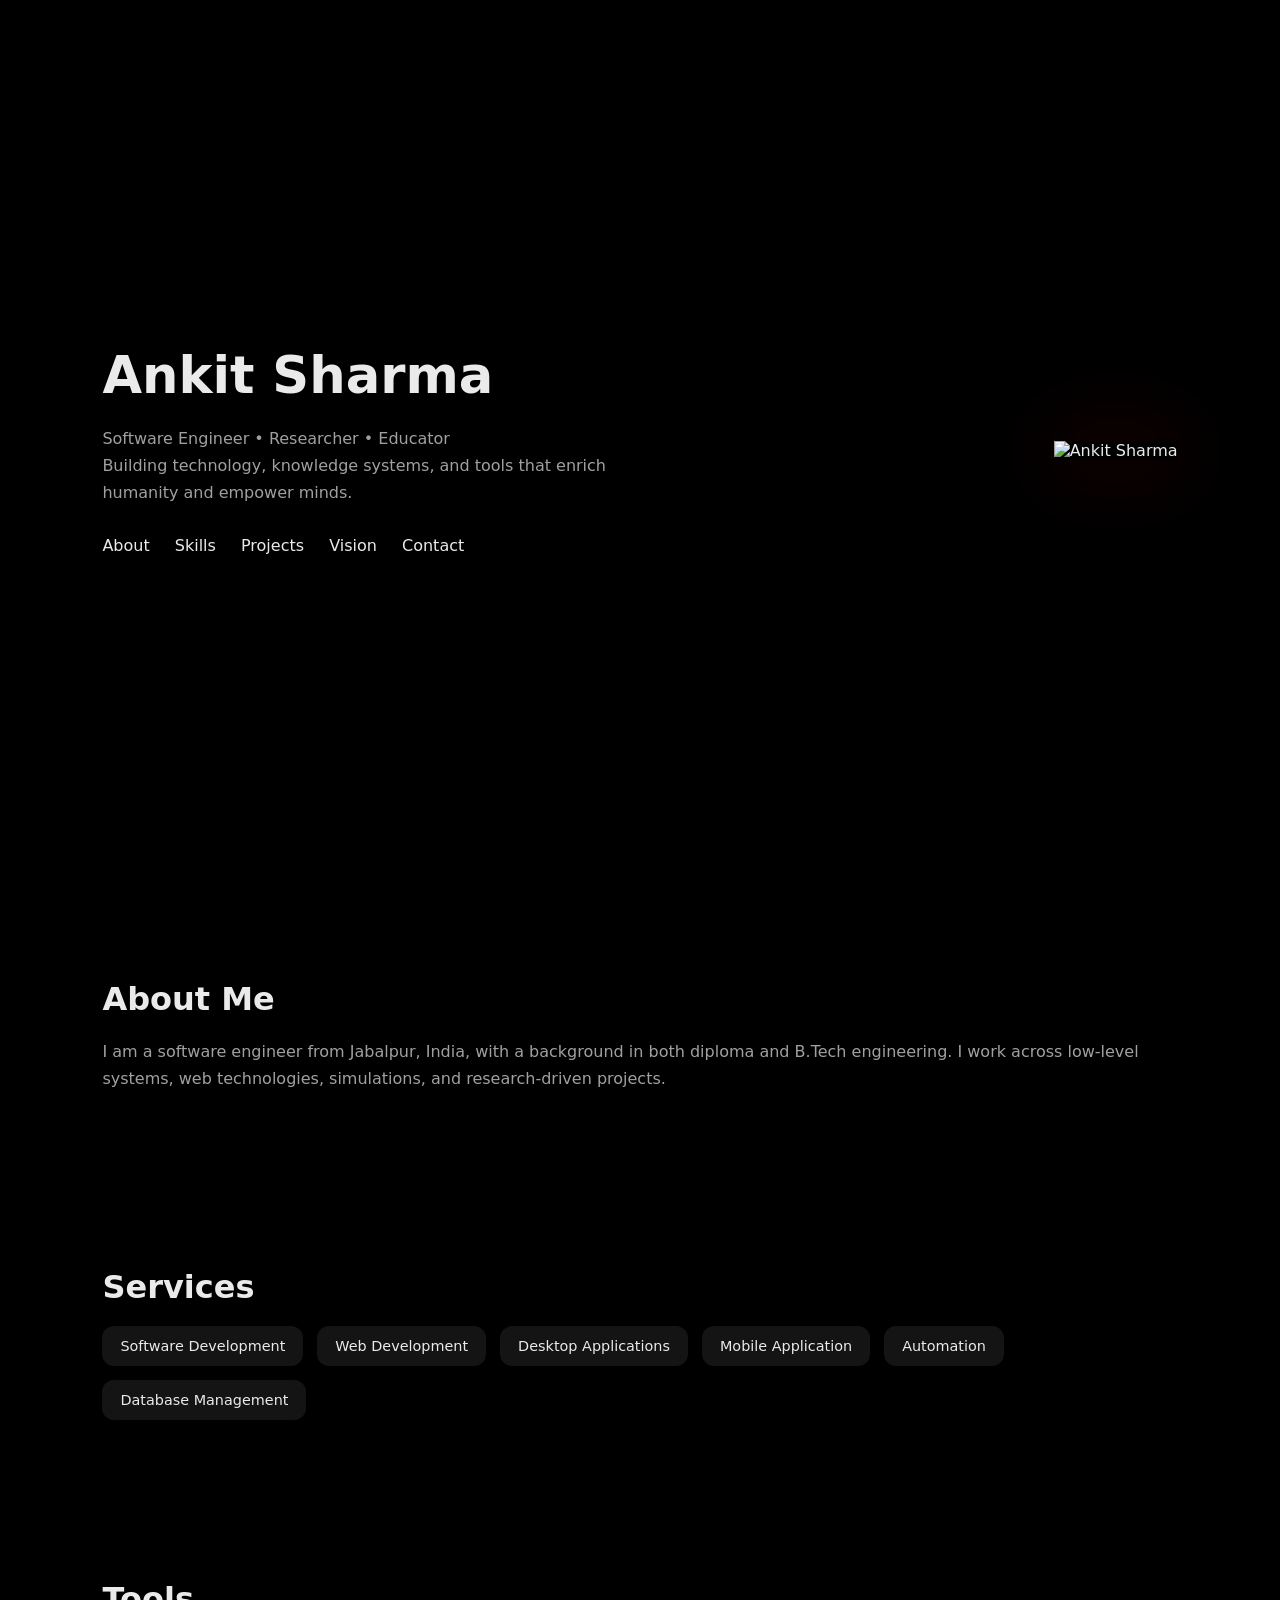
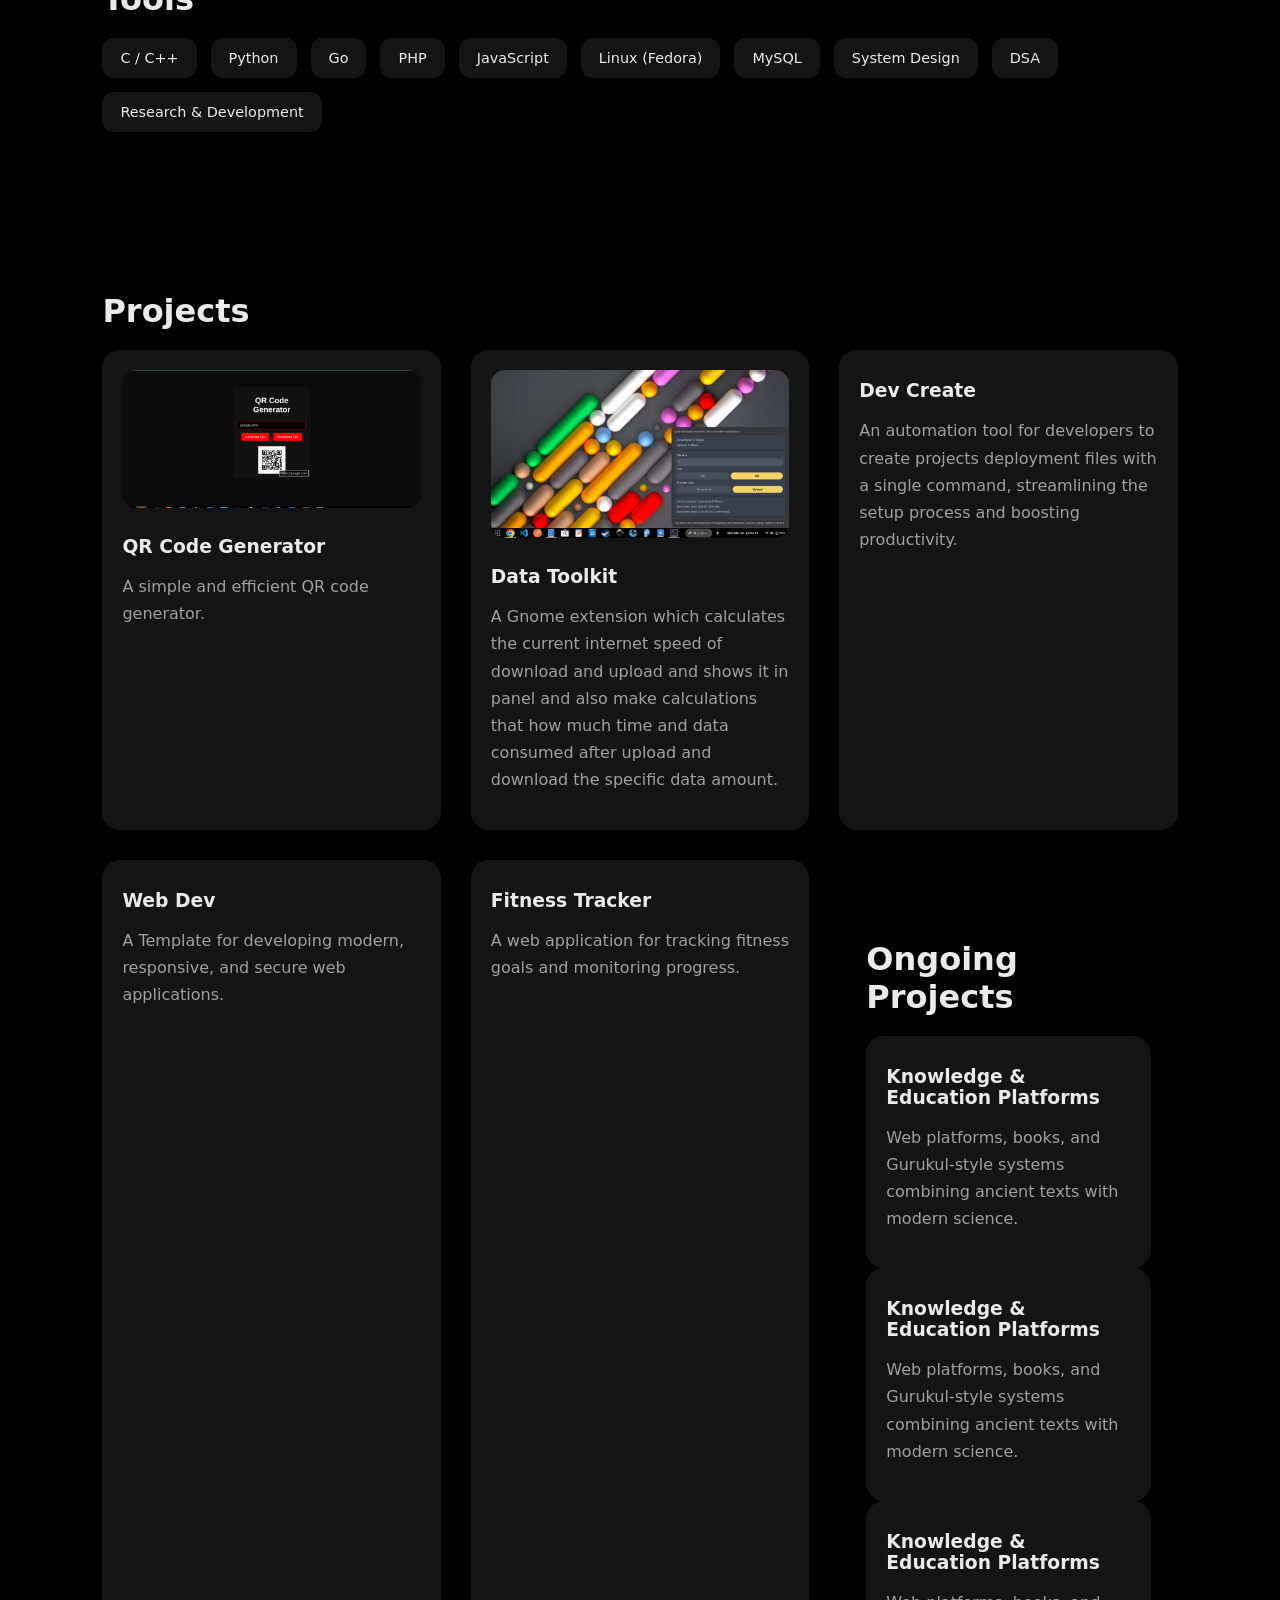
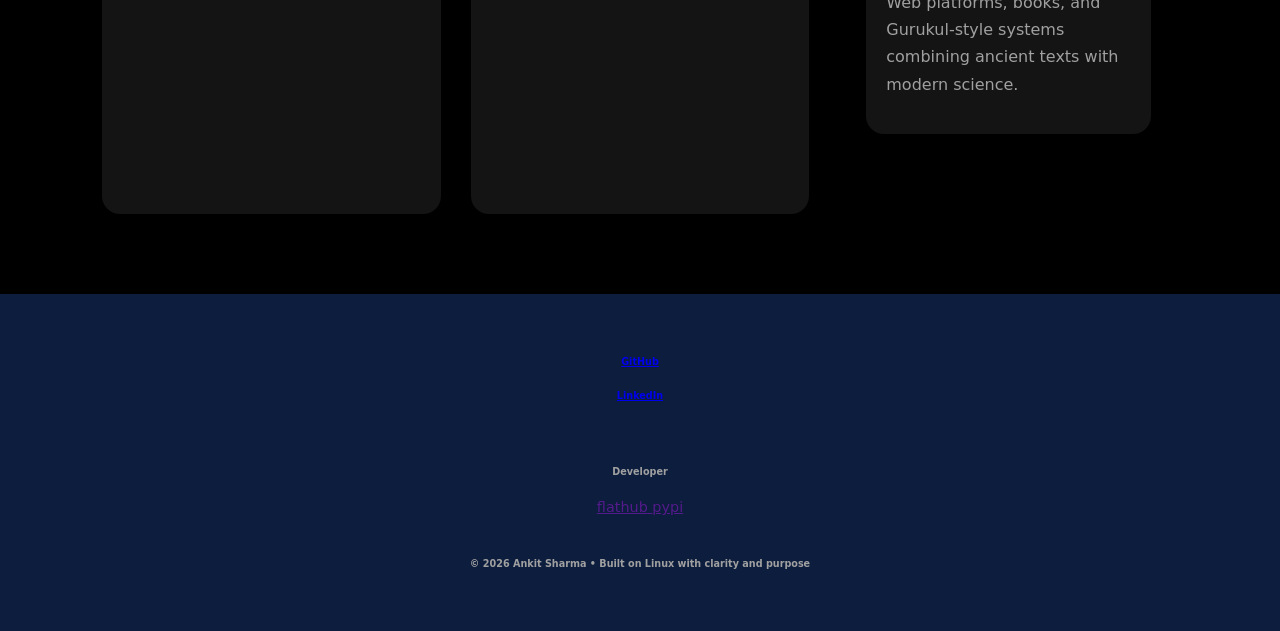
==== index.html @ 34b3d37c "finishing content" ====
<!DOCTYPE html>
<html lang="en">

<head>
  <meta charset="UTF-8">
  <meta name="viewport" content="width=device-width, initial-scale=1.0">
  <title>Ankit Sharma</title>
  <link rel="stylesheet" href="style.css">
  <link rel="shortcut icon" href="images/hero.jpg" type="image/x-icon">

</head>

<body>

  <!-- HERO -->
  <section class="hero">
    <div class="hero-text">
      <h1>Ankit Sharma</h1>
      <p>
        Software Engineer • Researcher • Educator<br>
        Building technology, knowledge systems, and tools that enrich humanity and empower minds.
      </p>

      <div class="nav">
        <a href="#about">About</a>
        <a href="#skills">Skills</a>
        <a href="#projects">Projects</a>
        <a href="#vision">Vision</a>
        <a href="#contact">Contact</a>
      </div>
    </div>

    <div class="hero-img">
      <img src="images/hero.jpg" alt="Ankit Sharma">
    </div>
  </section>

  <!-- ABOUT -->
  <section id="about">
    <h2>About Me</h2>
    <p>
      I am a software engineer from Jabalpur, India, with a background in both
      diploma and B.Tech engineering. I work across low-level systems,
      web technologies, simulations, and research-driven projects.
    </p>
  </section>

  <!-- SERVICES -->
  <section id="skills">
    <h2>Services</h2>
    <div class="skills">
      <div class="skill">Software Development</div>
      <div class="skill">Web Development</div>
      <div class="skill">Desktop Applications</div>
      <div class="skill">Mobile Application</div>
      <div class="skill">Automation</div>
      <div class="skill">Database Management</div>
    </div>
  </section>

  <!-- TOOLS -->
  <section id="skills">
    <h2>Tools</h2>
    <div class="skills">
      <div class="skill">C / C++</div>
      <div class="skill">Python</div>
      <div class="skill">Go</div>
      <div class="skill">PHP</div>
      <div class="skill">JavaScript</div>
      <div class="skill">Linux (Fedora)</div>
      <div class="skill">MySQL</div>
      <div class="skill">System Design</div>
      <div class="skill">DSA</div>
      <div class="skill">Research & Development</div>
    </div>
  </section>

  <!-- PROJECTS -->
  <section id="projects">
    <h2>Projects</h2>
    <div class="projects">

      <div class="card">
        <img src="images/qr-generator/Screenshot From 2026-03-28 21-28-20.png" alt="">
        <h3>QR Code Generator</h3>
        <p>
          A simple and efficient QR code generator.
        </p>
      </div>

      <div class="card">
        <img src="images/data_toolkit/Screenshot From 2026-03-30 14-53-03.png" alt="Data Toolkit">
        <h3>Data Toolkit</h3>
        <p>
          A Gnome extension which calculates the current internet speed of download and upload and shows it in panel and
          also make calculations that how much time and data consumed after upload and download the specific data
          amount.
        </p>
      </div>

      <div class="card">
        <!-- img -->
        <h3>Dev Create</h3>
        <p>
          An automation tool for developers to create projects deployment files with a single command, streamlining the
          setup process and boosting productivity.
        </p>
      </div>

      <div class="card">
        <!-- <img src="images/project3.jpg"> -->
        <h3>Web Dev</h3>
        <p>
          A Template for developing modern, responsive, and secure web applications.
        </p>
      </div>

      <div class="card">
        <!-- <img src="images/project3.jpg"> -->
        <h3>Fitness Tracker</h3>
        <p>
          A web application for tracking fitness goals and monitoring progress.
        </p>
      </div>

      <!-- ONGOING PROJECTS -->
      <section id="ongoing-projects">
        <h2>Ongoing Projects</h2>

        <div class="card">
          <!-- <img src="images/project3.jpg"> -->
          <h3>Knowledge & Education Platforms</h3>
          <p>
            Web platforms, books, and Gurukul-style systems combining ancient texts
            with modern science.
          </p>
        </div>

        <div class="card">
          <!-- <img src="images/project3.jpg"> -->
          <h3>Knowledge & Education Platforms</h3>
          <p>
            Web platforms, books, and Gurukul-style systems combining ancient texts
            with modern science.
          </p>
        </div>

        <div class="card">
          <!-- <img src="images/project3.jpg"> -->
          <h3>Knowledge & Education Platforms</h3>
          <p>
            Web platforms, books, and Gurukul-style systems combining ancient texts
            with modern science.
          </p>
        </div>
      </section>

    </div>
  </section>

  <!-- FOOTER -->

  <footer>
    <div id="social">
      <a href="https://github.com/ankit123618" target="_blank">
        <h6>GitHub</h6>
      </a>
      <a href="https://www.linkedin.com/in/ankitbhai158" target="_blank">
        <h6>LinkedIn</h6>
      </a>
    </div>
    <div id="developer">
      <h6>Developer</h6>
      <a href="">
        <h>flathub</h>
      </a><a href="">
        <h>pypi</h>
      </a>

    </div>

    <h6 id="copyright">
      © 2026 Ankit Sharma • Built on Linux with clarity and purpose
    </h6>
  </footer>

</body>

</html>
---- style.css ----
:root {
  --bg: #0b0b0b;
  --card: #141414;
  --text: #eaeaea;
  --muted: #a0a0a0;
  --accent: #292424;
  --footer: #0c1d3e;
}

* { box-sizing: border-box; }

body {
  margin: 0;
  font-family: system-ui, -apple-system, Segoe UI, sans-serif;
  background: black;
  color: var(--text);
}

/* ---------- Layout ---------- */
section {
  padding: 80px 8%;
}

h1, h2 {
  margin: 0 0 20px;
}

h2 {
  font-size: 2rem;
}

p {
  color: var(--muted);
  line-height: 1.7;
}

/* ---------- Hero ---------- */
.hero {
  display: flex;
  align-items: center;
  justify-content: space-between;
  gap: 60px;
  min-height: 100vh;
}

.hero-text h1 {
  font-size: 3.2rem;
  color: var(--text);
}

.hero-text p {
  max-width: 520px;
  margin-top: 20px;
}

.nav {
  margin-top: 30px;
}

.nav a {
  margin-right: 20px;
  color: var(--text);
  text-decoration: none;
  font-weight: 500;
}

.hero-img img {
  width: 320px;
  height: 420px;
  object-fit: cover;
  border-radius: none;
  box-shadow: 0 0 80px rgba(225,6,0,0.3);
}

/* ---------- Skills ---------- */
.skills {
  display: flex;
  flex-wrap: wrap;
  gap: 14px;
}

.skill {
  background: var(--card);
  padding: 12px 18px;
  border-radius: 12px;
  font-size: 0.9rem;
}

/* ---------- Projects ---------- */
.projects {
  display: grid;
  grid-template-columns: repeat(auto-fit, minmax(260px, 1fr));
  gap: 30px;
}

.card {
  background: var(--card);
  border-radius: 18px;
  padding: 20px;
}

.card img {
  width: 100%;
  border-radius: 14px;
  margin-bottom: 14px;
}

.card h3 {
  margin: 10px 0;
}

/* ---------- Footer ---------- */
footer {
  text-align: center;
  padding: 40px;
  color: var(--muted);
  background-color: var(--footer);
  font-size: 0.9rem;
  display: flex;
  flex-direction: column;
  gap: 20px;
}

/* ---------- Responsive ---------- */
@media (max-width: 900px) {
  .hero {
    flex-direction: column;
    text-align: center;
  }

  .hero-img img {
    width: 260px;
    height: 340px;
  }
}
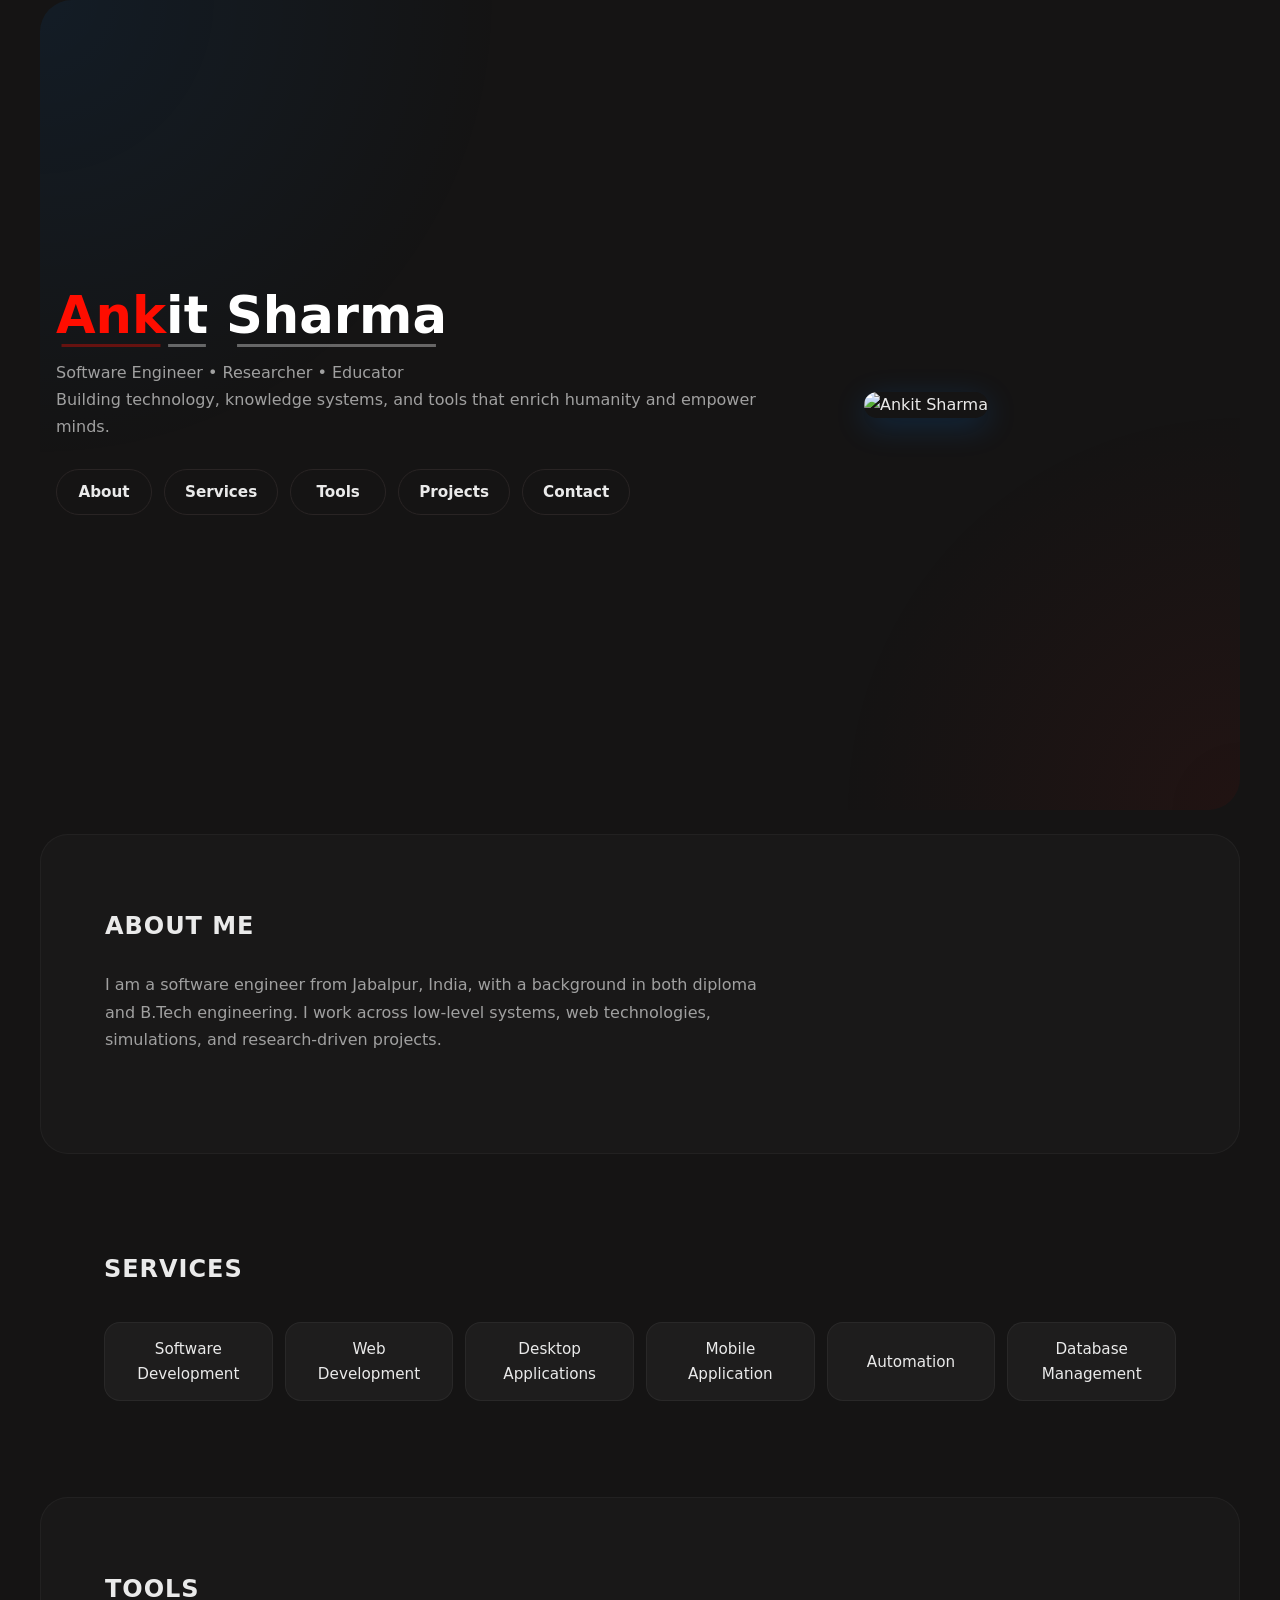
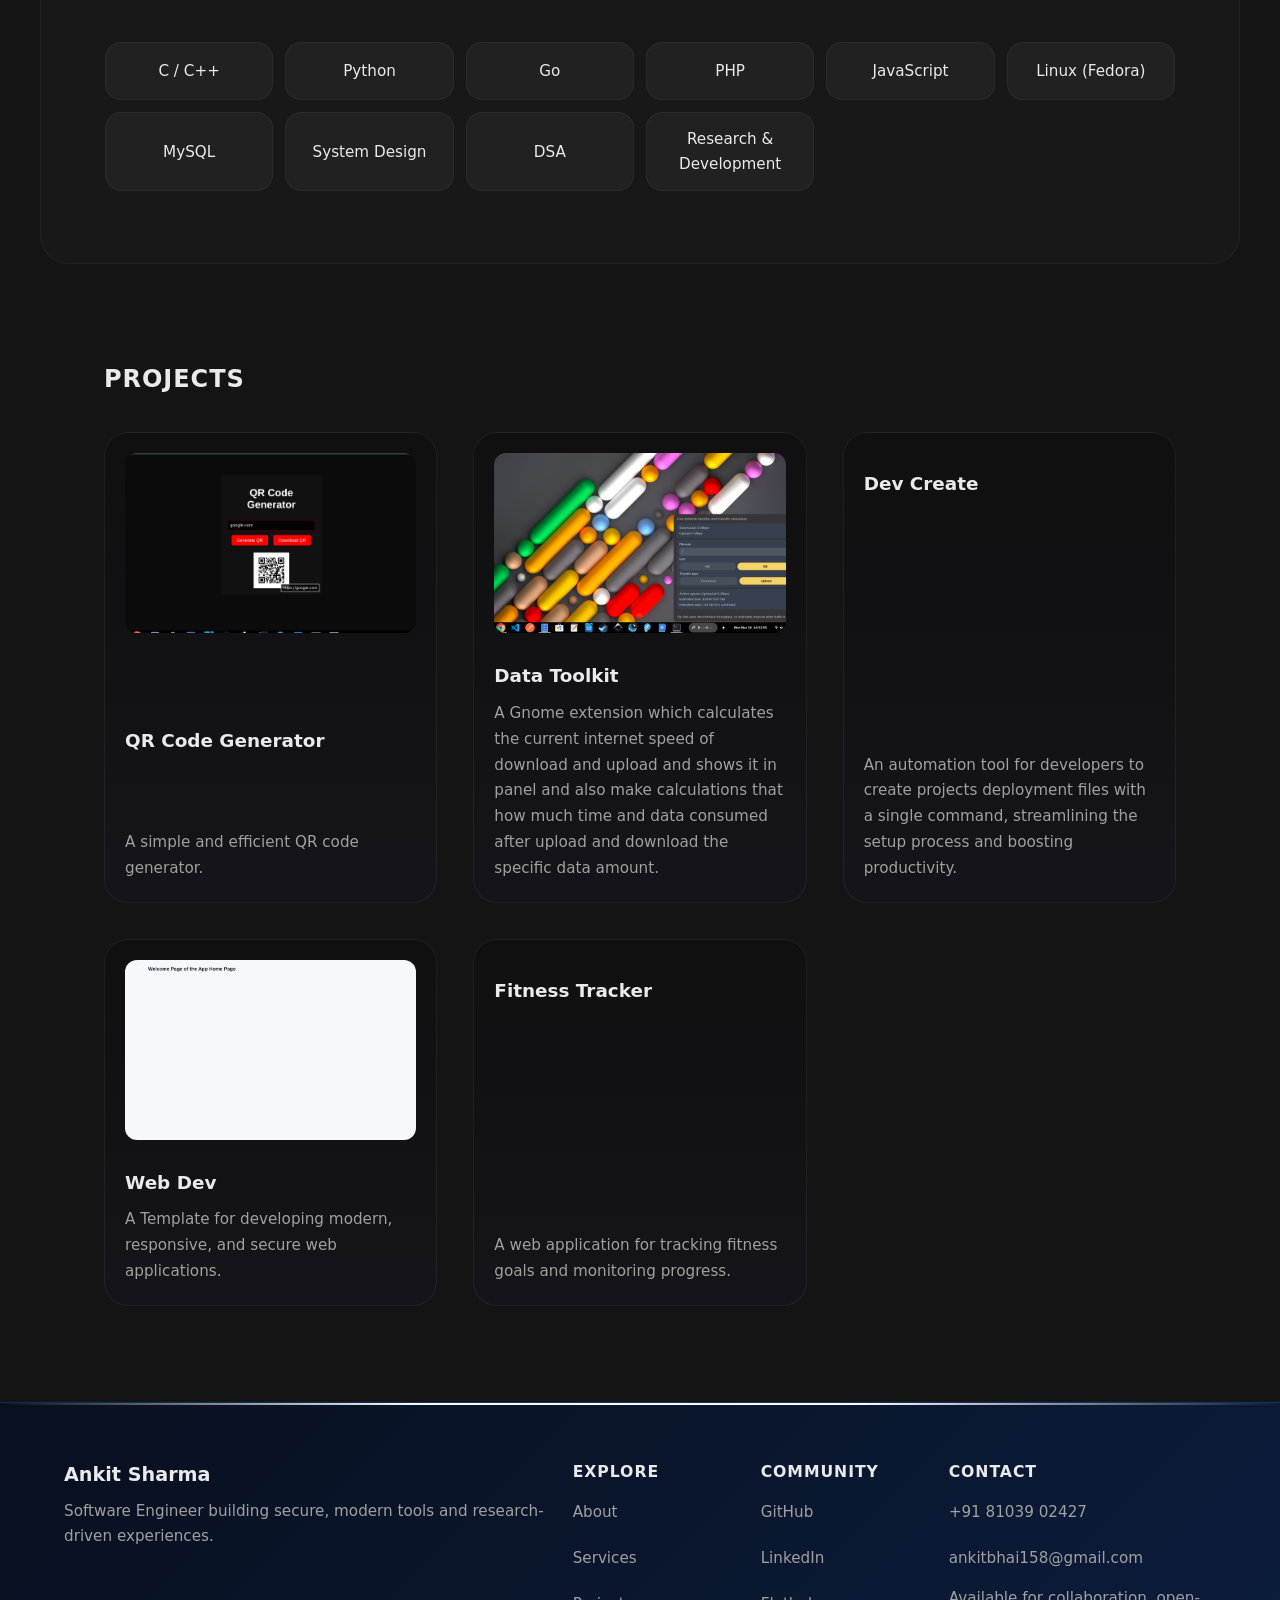
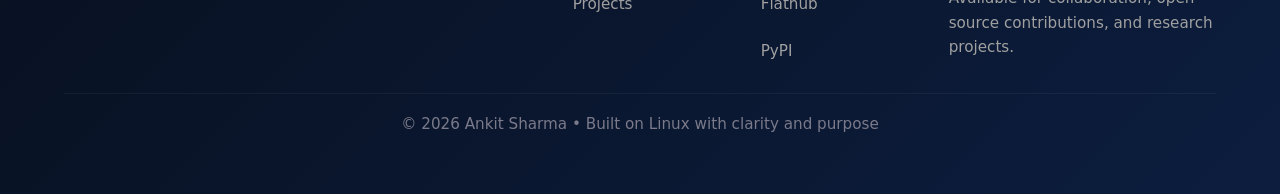
==== commit 41381124: "updated theme and content for the website" ====
--- a/index.html
+++ b/index.html
@@ -7,31 +7,34 @@
   <title>Ankit Sharma</title>
   <link rel="stylesheet" href="style.css">
   <link rel="shortcut icon" href="images/hero.jpg" type="image/x-icon">
-
 </head>
-
 <body>
 
   <!-- HERO -->
   <section class="hero">
-    <div class="hero-text">
-      <h1>Ankit Sharma</h1>
-      <p>
-        Software Engineer • Researcher • Educator<br>
-        Building technology, knowledge systems, and tools that enrich humanity and empower minds.
-      </p>
+    <div class="hero-content">
+      <div class="hero-text">
+        <h1>
+          <span class="name-part name-ank">Ank</span><span class="name-part name-it">it</span>
+          <span class="name-part name-sharma">Sharma</span>
+        </h1>
+        <p>
+          Software Engineer • Researcher • Educator<br>
+          Building technology, knowledge systems, and tools that enrich humanity and empower minds.
+        </p>
 
-      <div class="nav">
-        <a href="#about">About</a>
-        <a href="#skills">Skills</a>
-        <a href="#projects">Projects</a>
-        <a href="#vision">Vision</a>
-        <a href="#contact">Contact</a>
+        <nav class="nav">
+          <a href="#about">About</a>
+          <a href="#services">Services</a>
+          <a href="#tools">Tools</a>
+          <a href="#projects">Projects</a>
+          <a href="#contact">Contact</a>
+        </nav>
       </div>
-    </div>
 
-    <div class="hero-img">
-      <img src="images/hero.jpg" alt="Ankit Sharma">
+      <div class="hero-img">
+        <img src="images/hero.jpg" alt="Ankit Sharma">
+      </div>
     </div>
   </section>
 
@@ -46,7 +49,7 @@
   </section>
 
   <!-- SERVICES -->
-  <section id="skills">
+  <section id="services">
     <h2>Services</h2>
     <div class="skills">
       <div class="skill">Software Development</div>
@@ -59,7 +62,7 @@
   </section>
 
   <!-- TOOLS -->
-  <section id="skills">
+  <section id="tools">
     <h2>Tools</h2>
     <div class="skills">
       <div class="skill">C / C++</div>
@@ -108,7 +111,7 @@
       </div>
 
       <div class="card">
-        <!-- <img src="images/project3.jpg"> -->
+        <img src="images/webdev/Screenshot From 2026-04-04 10-47-39.png">
         <h3>Web Dev</h3>
         <p>
           A Template for developing modern, responsive, and secure web applications.
@@ -122,66 +125,48 @@
           A web application for tracking fitness goals and monitoring progress.
         </p>
       </div>
-
-      <!-- ONGOING PROJECTS -->
-      <section id="ongoing-projects">
-        <h2>Ongoing Projects</h2>
-
-        <div class="card">
-          <!-- <img src="images/project3.jpg"> -->
-          <h3>Knowledge & Education Platforms</h3>
-          <p>
-            Web platforms, books, and Gurukul-style systems combining ancient texts
-            with modern science.
-          </p>
-        </div>
-
-        <div class="card">
-          <!-- <img src="images/project3.jpg"> -->
-          <h3>Knowledge & Education Platforms</h3>
-          <p>
-            Web platforms, books, and Gurukul-style systems combining ancient texts
-            with modern science.
-          </p>
-        </div>
-
-        <div class="card">
-          <!-- <img src="images/project3.jpg"> -->
-          <h3>Knowledge & Education Platforms</h3>
-          <p>
-            Web platforms, books, and Gurukul-style systems combining ancient texts
-            with modern science.
-          </p>
-        </div>
-      </section>
-
     </div>
   </section>
 
   <!-- FOOTER -->
 
-  <footer>
-    <div id="social">
-      <a href="https://github.com/ankit123618" target="_blank">
-        <h6>GitHub</h6>
-      </a>
-      <a href="https://www.linkedin.com/in/ankitbhai158" target="_blank">
-        <h6>LinkedIn</h6>
-      </a>
-    </div>
-    <div id="developer">
-      <h6>Developer</h6>
-      <a href="">
-        <h>flathub</h>
-      </a><a href="">
-        <h>pypi</h>
-      </a>
+  <footer class="footer">
+    <div class="footer-top">
+      <div class="footer-brand">
+        <p class="footer-logo">Ankit Sharma</p>
+        <p class="footer-tagline">
+          Software Engineer building secure, modern tools and research-driven experiences.
+        </p>
+      </div>
 
+      <div class="footer-links">
+        <div class="footer-block">
+          <h4>Explore</h4>
+          <a href="#about">About</a>
+          <a href="#services">Services</a>
+          <a href="#projects">Projects</a>
+        </div>
+
+        <div class="footer-block">
+          <h4>Community</h4>
+          <a href="https://github.com/ankit123618" target="_blank">GitHub</a>
+          <a href="https://www.linkedin.com/in/ankitbhai158" target="_blank">LinkedIn</a>
+          <a href="#">Flathub</a>
+          <a href="#">PyPI</a>
+        </div>
+
+        <div class="footer-block">
+          <h4>Contact</h4>
+          <a href="tel:+918103902427">+91 81039 02427</a>
+          <a href="mailto:ankitbhai158@gmail.com">ankitbhai158@gmail.com</a>
+          <p>Available for collaboration, open-source contributions, and research projects.</p>
+        </div>
+      </div>
     </div>
 
-    <h6 id="copyright">
-      © 2026 Ankit Sharma • Built on Linux with clarity and purpose
-    </h6>
+    <div class="footer-bottom">
+      <p>© 2026 Ankit Sharma • Built on Linux with clarity and purpose</p>
+    </div>
   </footer>
 
 </body>
--- a/style.css
+++ b/style.css
@@ -1,135 +1,687 @@
 :root {
-  --bg: #0b0b0b;
+  --bg: #151414;
   --card: #141414;
   --text: #eaeaea;
   --muted: #a0a0a0;
   --accent: #292424;
   --footer: #0c1d3e;
-}
-
-* { box-sizing: border-box; }
+  --primary-accent: #ffffff;
+  --secondary-accent: #ffffff;
+  --red-accent: #e81004;
+}
+
+* { 
+  box-sizing: border-box; 
+}
+
+html {
+  scroll-behavior: smooth;
+}
+
+/* ---------- Animations ---------- */
+@keyframes electricity {
+  0% {
+    text-shadow: 0 0 10px rgba(0, 132, 255, 0.5),
+                 0 0 20px rgba(0, 212, 255, 0.3);
+    filter: brightness(1);
+  }
+  50% {
+    text-shadow: 0 0 20px rgba(0, 132, 255, 0.8),
+                 0 0 40px rgba(0, 212, 255, 0.6),
+                 0 0 60px rgba(0, 132, 255, 0.4);
+    filter: brightness(1.2);
+  }
+  100% {
+    text-shadow: 0 0 10px rgba(0, 132, 255, 0.5),
+                 0 0 20px rgba(0, 212, 255, 0.3);
+    filter: brightness(1);
+  }
+}
+
+@keyframes glow-pulse {
+  0%, 100% {
+    box-shadow: 0 0 10px rgba(0, 132, 255, 0.3),
+                inset 0 0 10px rgba(0, 132, 255, 0.1);
+  }
+  50% {
+    box-shadow: 0 0 30px rgba(0, 132, 255, 0.6),
+                0 0 60px rgba(0, 212, 255, 0.4),
+                inset 0 0 20px rgba(0, 132, 255, 0.2);
+  }
+}
+
+@keyframes flicker {
+  0%, 100% { opacity: 1; }
+  33% { opacity: 0.95; }
+  66% { opacity: 0.98; }
+}
 
 body {
   margin: 0;
   font-family: system-ui, -apple-system, Segoe UI, sans-serif;
-  background: black;
+  background: var(--bg);
   color: var(--text);
-}
-
-/* ---------- Layout ---------- */
-section {
-  padding: 80px 8%;
-}
-
+  line-height: 1.6;
+}
+
+/* ---------- Typography ---------- */
 h1, h2 {
   margin: 0 0 20px;
+  font-weight: 700;
+}
+
+h1 {
+  font-size: 1.75rem;
 }
 
 h2 {
-  font-size: 2rem;
+  font-size: 1.5rem;
+}
+
+h3 {
+  font-size: 1rem;
+  margin: 10px 0;
 }
 
 p {
   color: var(--muted);
   line-height: 1.7;
+  margin: 0;
+}
+
+/* ---------- Layout ---------- */
+section {
+  padding: 40px 16px;
+  margin: 0 auto 24px;
+  max-width: 1200px;
+}
+
+section:nth-of-type(even) {
+  background: rgba(255, 255, 255, 0.02);
+  border: 1px solid rgba(255, 255, 255, 0.04);
+  border-radius: 28px;
+}
+
+section h2 {
+  position: relative;
+  display: inline-flex;
+  align-items: center;
+  gap: 12px;
+  margin-bottom: 24px;
+  padding-bottom: 10px;
+  font-size: 1.5rem;
+  letter-spacing: 0.04em;
+  text-transform: uppercase;
+}
+
+section h2::after {
+  content: '';
+  flex: 1;
+  height: 2px;
+  background: linear-gradient(90deg, rgba(0, 132, 255, 0.3), rgba(0, 212, 255, 0.15));
+  margin-left: 14px;
+}
+
+section h2 + p {
+  max-width: 680px;
+  margin-top: -8px;
+  margin-bottom: 28px;
+  color: var(--muted);
 }
 
 /* ---------- Hero ---------- */
 .hero {
+  padding: 32px 16px;
+  min-height: auto;
   display: flex;
   align-items: center;
-  justify-content: space-between;
-  gap: 60px;
-  min-height: 100vh;
+  justify-content: center;
+  background: radial-gradient(circle at top left, rgba(0, 132, 255, 0.08), transparent 32%),
+              radial-gradient(circle at bottom right, rgba(232, 16, 4, 0.06), transparent 28%);
+  border-radius: 32px;
+}
+
+.hero-content {
+  width: 100%;
+  display: flex;
+  flex-direction: column;
+  align-items: center;
+  gap: 32px;
+  max-width: 1200px;
+  margin: 0 auto;
+}
+
+.hero-text {
+  width: 100%;
 }
 
 .hero-text h1 {
-  font-size: 3.2rem;
+  font-size: 2rem;
+  line-height: 1.05;
+  margin-bottom: 16px;
   color: var(--text);
 }
 
+.name-part {
+  display: inline-block;
+  position: relative;
+  transition: transform 0.25s ease, color 0.25s ease;
+}
+
+.name-part::after {
+  content: '';
+  position: absolute;
+  left: 0;
+  right: 0;
+  bottom: -4px;
+  height: 3px;
+  background: currentColor;
+  opacity: 0.35;
+  transform: scaleX(0.9);
+  transition: opacity 0.25s ease, transform 0.25s ease;
+}
+
+.name-ank {
+  color: #ff0d00;
+}
+
+.name-it {
+  color: var(--primary-accent);
+}
+
+.name-sharma {
+  color: var(--secondary-accent);
+}
+
+.hero-text h1:hover .name-part,
+.name-part:hover {
+  transform: translateY(-4px) scale(1.03);
+}
+
+.name-part:hover::after,
+.hero-text h1:hover .name-part::after {
+  opacity: 0.55;
+  transform: scaleX(1.04);
+}
+
+@keyframes pop {
+  0% {
+    transform: translateY(0) scale(1);
+  }
+  50% {
+    transform: translateY(-10px) scale(1.08);
+  }
+  100% {
+    transform: translateY(0) scale(1);
+  }
+}
+
+.name-part:active {
+  animation: pop 0.35s ease;
+}
+
 .hero-text p {
-  max-width: 520px;
-  margin-top: 20px;
+  max-width: 100%;
+  margin-bottom: 28px;
+  text-align: center;
 }
 
 .nav {
-  margin-top: 30px;
+  display: flex;
+  flex-wrap: nowrap;
+  justify-content: center;
+  gap: 12px;
+  margin: 0;
+  overflow-x: auto;
+  padding-bottom: 6px;
+  scrollbar-width: thin;
+}
+
+.nav::-webkit-scrollbar {
+  height: 8px;
+}
+
+.nav::-webkit-scrollbar-thumb {
+  background: rgba(255, 255, 255, 0.18);
+  border-radius: 999px;
 }
 
 .nav a {
-  margin-right: 20px;
   color: var(--text);
   text-decoration: none;
-  font-weight: 500;
+  font-weight: 600;
+  font-size: 0.95rem;
+  padding: 10px 18px;
+  border-radius: 999px;
+  transition: all 0.3s ease;
+  background: rgba(255, 255, 255, 0.03);
+  min-width: 96px;
+  text-align: center;
+  border: 1px solid transparent;
+}
+
+.nav a:hover {
+  background: rgba(0, 132, 255, 0.16);
+  color: white;
+  transform: translateY(-2px);
+  box-shadow: 0 12px 30px rgba(0, 132, 255, 0.12);
+  border-color: rgba(0, 132, 255, 0.25);
+}
+
+.hero-img {
+  width: 100%;
+  max-width: 280px;
 }
 
 .hero-img img {
-  width: 320px;
-  height: 420px;
+  width: 100%;
+  height: auto;
+  aspect-ratio: 16/21;
   object-fit: cover;
-  border-radius: none;
-  box-shadow: 0 0 80px rgba(225,6,0,0.3);
+  border-radius: 16px;
+  box-shadow: 0 8px 32px rgba(0, 132, 255, 0.2);
+  transition: transform 0.3s ease, box-shadow 0.3s ease;
+}
+
+.hero-img img:hover {
+  transform: translateY(-4px);
+  box-shadow: 0 12px 48px rgba(0, 132, 255, 0.4);
 }
 
 /* ---------- Skills ---------- */
 .skills {
-  display: flex;
-  flex-wrap: wrap;
-  gap: 14px;
+  display: grid;
+  grid-template-columns: repeat(auto-fit, minmax(160px, 1fr));
+  gap: 12px;
 }
 
 .skill {
-  background: var(--card);
-  padding: 12px 18px;
-  border-radius: 12px;
-  font-size: 0.9rem;
+  background: rgba(255, 255, 255, 0.04);
+  padding: 14px 18px;
+  border-radius: 16px;
+  font-size: 0.95rem;
+  color: var(--text);
+  border: 1px solid rgba(255, 255, 255, 0.05);
+  transition: transform 0.25s ease, border-color 0.25s ease, background 0.25s ease;
+  min-height: 58px;
+  display: flex;
+  align-items: center;
+  justify-content: center;
+  text-align: center;
+}
+
+.skill:hover {
+  border-color: rgba(0, 132, 255, 0.3);
+  background: rgba(0, 132, 255, 0.08);
+  transform: translateY(-3px);
 }
 
 /* ---------- Projects ---------- */
 .projects {
   display: grid;
-  grid-template-columns: repeat(auto-fit, minmax(260px, 1fr));
-  gap: 30px;
+  grid-template-columns: 1fr;
+  gap: 24px;
 }
 
 .card {
-  background: var(--card);
-  border-radius: 18px;
+  background: linear-gradient(180deg, #101010 0%, #14141a 100%);
+  border-radius: 24px;
   padding: 20px;
+  border: 1px solid rgba(255, 255, 255, 0.06);
+  transition: transform 0.3s ease, border-color 0.3s ease, box-shadow 0.3s ease;
+  display: flex;
+  flex-direction: column;
+  justify-content: space-between;
+  min-height: 280px;
+}
+
+.card:hover {
+  border-color: var(--primary-accent);
+  transform: translateY(-4px);
+  box-shadow: 0 8px 32px rgba(0, 132, 255, 0.25);
 }
 
 .card img {
   width: 100%;
-  border-radius: 14px;
-  margin-bottom: 14px;
+  height: auto;
+  min-height: 180px;
+  border-radius: 12px;
+  margin-bottom: 12px;
+  object-fit: cover;
 }
 
 .card h3 {
-  margin: 10px 0;
+  color: var(--text);
+  font-size: 1.15rem;
+  margin: 16px 0 10px;
+}
+
+.card p {
+  font-size: 0.95rem;
+  color: var(--muted);
+  line-height: 1.7;
 }
 
 /* ---------- Footer ---------- */
 footer {
-  text-align: center;
-  padding: 40px;
+  text-align: left;
+  padding: 32px 18px;
   color: var(--muted);
-  background-color: var(--footer);
-  font-size: 0.9rem;
+  background: linear-gradient(135deg, #08101f 0%, #0c1d3e 100%);
+  font-size: 0.95rem;
+  border-top: 1px solid rgba(0, 132, 255, 0.25);
+  position: relative;
+  overflow: hidden;
+}
+
+footer::before {
+  content: '';
+  position: absolute;
+  top: 0;
+  left: 0;
+  right: 0;
+  height: 2px;
+  background: linear-gradient(90deg, transparent, var(--primary-accent), var(--secondary-accent), transparent);
+  animation: electricity 3s ease-in-out infinite;
+}
+
+.footer-top {
+  display: flex;
+  flex-direction: column;
+  gap: 24px;
+  max-width: 1200px;
+  margin: 0 auto;
+}
+
+.footer-brand {
+  display: flex;
+  flex-direction: column;
+  gap: 8px;
+}
+
+.footer-logo {
+  margin: 0;
+  font-size: 1.2rem;
+  color: var(--text);
+  font-weight: 700;
+}
+
+.footer-tagline {
+  margin: 0;
+  color: var(--muted);
+  max-width: 520px;
+  line-height: 1.6;
+}
+
+.footer-links {
   display: flex;
   flex-direction: column;
   gap: 20px;
 }
 
+.footer-block {
+  display: flex;
+  flex-direction: column;
+  gap: 10px;
+}
+
+.footer-block h4 {
+  margin: 0;
+  color: var(--text);
+  font-size: 0.98rem;
+  letter-spacing: 0.06em;
+  text-transform: uppercase;
+}
+
+.footer-block a,
+.footer-block p {
+  color: var(--muted);
+  text-decoration: none;
+  transition: color 0.25s ease;
+  display: block;
+}
+
+.footer-block a {
+  padding: 6px 0;
+}
+
+.footer-block a:hover {
+  color: var(--primary-accent);
+}
+
+.footer-block p {
+  margin: 0;
+  line-height: 1.6;
+  max-width: 320px;
+}
+
+.footer-bottom {
+  margin-top: 24px;
+  padding-top: 18px;
+  border-top: 1px solid rgba(255, 255, 255, 0.05);
+  text-align: center;
+}
+
+.footer-bottom p {
+  margin: 0;
+  color: #7a7a8a;
+}
+
+@media (min-width: 768px) {
+  footer {
+    padding: 36px 24px;
+  }
+  .footer-top {
+    flex-direction: row;
+    align-items: flex-start;
+    justify-content: space-between;
+    gap: 28px;
+  }
+  .footer-links {
+    flex-direction: row;
+    gap: 28px;
+  }
+  .footer-block {
+    min-width: 160px;
+  }
+}
+
 /* ---------- Responsive ---------- */
-@media (max-width: 900px) {
+/* Tablet - 640px */
+@media (min-width: 640px) {
+  section {
+    padding: 48px 24px;
+  }
+
+  h1 {
+    font-size: 2.2rem;
+  }
+
+  h2 {
+    font-size: 1.75rem;
+  }
+
+  .hero-text h1 {
+    font-size: 2.4rem;
+  }
+
+  .hero-text p {
+    text-align: left;
+  }
+
+  .nav {
+    justify-content: flex-start;
+  }
+
+  .projects {
+    grid-template-columns: repeat(2, 1fr);
+    gap: 28px;
+  }
+
+  footer {
+    padding: 40px 24px;
+  }
+
+  footer div {
+    gap: 20px;
+  }
+
+  footer div a {
+    padding: 10px 18px;
+  }
+}
+
+/* Tablet - 768px */
+@media (min-width: 768px) {
+  section {
+    padding: 56px 32px;
+  }
+
+  h1 {
+    font-size: 2.4rem;
+  }
+
+  h2 {
+    font-size: 2rem;
+  }
+
+  .hero-text h1 {
+    font-size: 2.8rem;
+  }
+
+  .hero-img {
+    max-width: 320px;
+  }
+
+  .skills {
+    justify-content: flex-start;
+  }
+
+  footer {
+    padding: 48px 32px;
+  }
+
+  footer div {
+    gap: 22px;
+  }
+
+  footer div a {
+    padding: 11px 19px;
+  }
+}
+
+/* Desktop - 1024px */
+@media (min-width: 1024px) {
+  section {
+    padding: 64px 48px;
+  }
+
+  h1 {
+    font-size: 2.8rem;
+  }
+
+  h2 {
+    font-size: 2.2rem;
+  }
+
   .hero {
-    flex-direction: column;
-    text-align: center;
+    min-height: 80vh;
+  }
+
+  .hero-content {
+    flex-direction: row;
+    align-items: center;
+    gap: 60px;
+  }
+
+  .hero-text {
+    flex: 1;
+  }
+
+  .hero-text h1 {
+    font-size: 3.2rem;
+    text-align: left;
+  }
+
+  .hero-text p {
+    text-align: left;
+  }
+
+  .nav {
+    justify-content: flex-start;
+    gap: 12px;
+  }
+
+  .nav a {
+    background: transparent;
+    border: 1.5px solid var(--accent);
+    padding: 10px 20px;
+  }
+
+  .nav a:hover {
+    border-color: var(--primary-accent);
+    background: rgba(0, 132, 255, 0.1);
+  }
+
+  .hero-img {
+    flex: 0 0 auto;
+    max-width: 360px;
   }
 
   .hero-img img {
-    width: 260px;
-    height: 340px;
+    aspect-ratio: auto;
+    height: 420px;
+  }
+
+  .projects {
+    grid-template-columns: repeat(3, 1fr);
+    gap: 32px;
+  }
+
+  .card {
+    padding: 20px;
+  }
+
+  footer div {
+    gap: 24px;
+  }
+
+  footer h4 {
+    font-size: 1rem;
+  }
+
+  footer div a {
+    padding: 12px 20px;
+  }
+}
+
+/* Large Desktop - 1280px */
+@media (min-width: 1280px) {
+  section {
+    padding: 72px 64px;
+  }
+
+  h2 {
+    font-size: 2.4rem;
+  }
+
+  .hero {
+    min-height: 90vh;
+  }
+
+  .projects {
+    gap: 36px;
+  }
+
+  footer {
+    padding: 56px 64px;
+  }
+
+  footer div {
+    gap: 32px;
+  }
+
+  footer div a {
+    padding: 14px 24px;
   }
 }
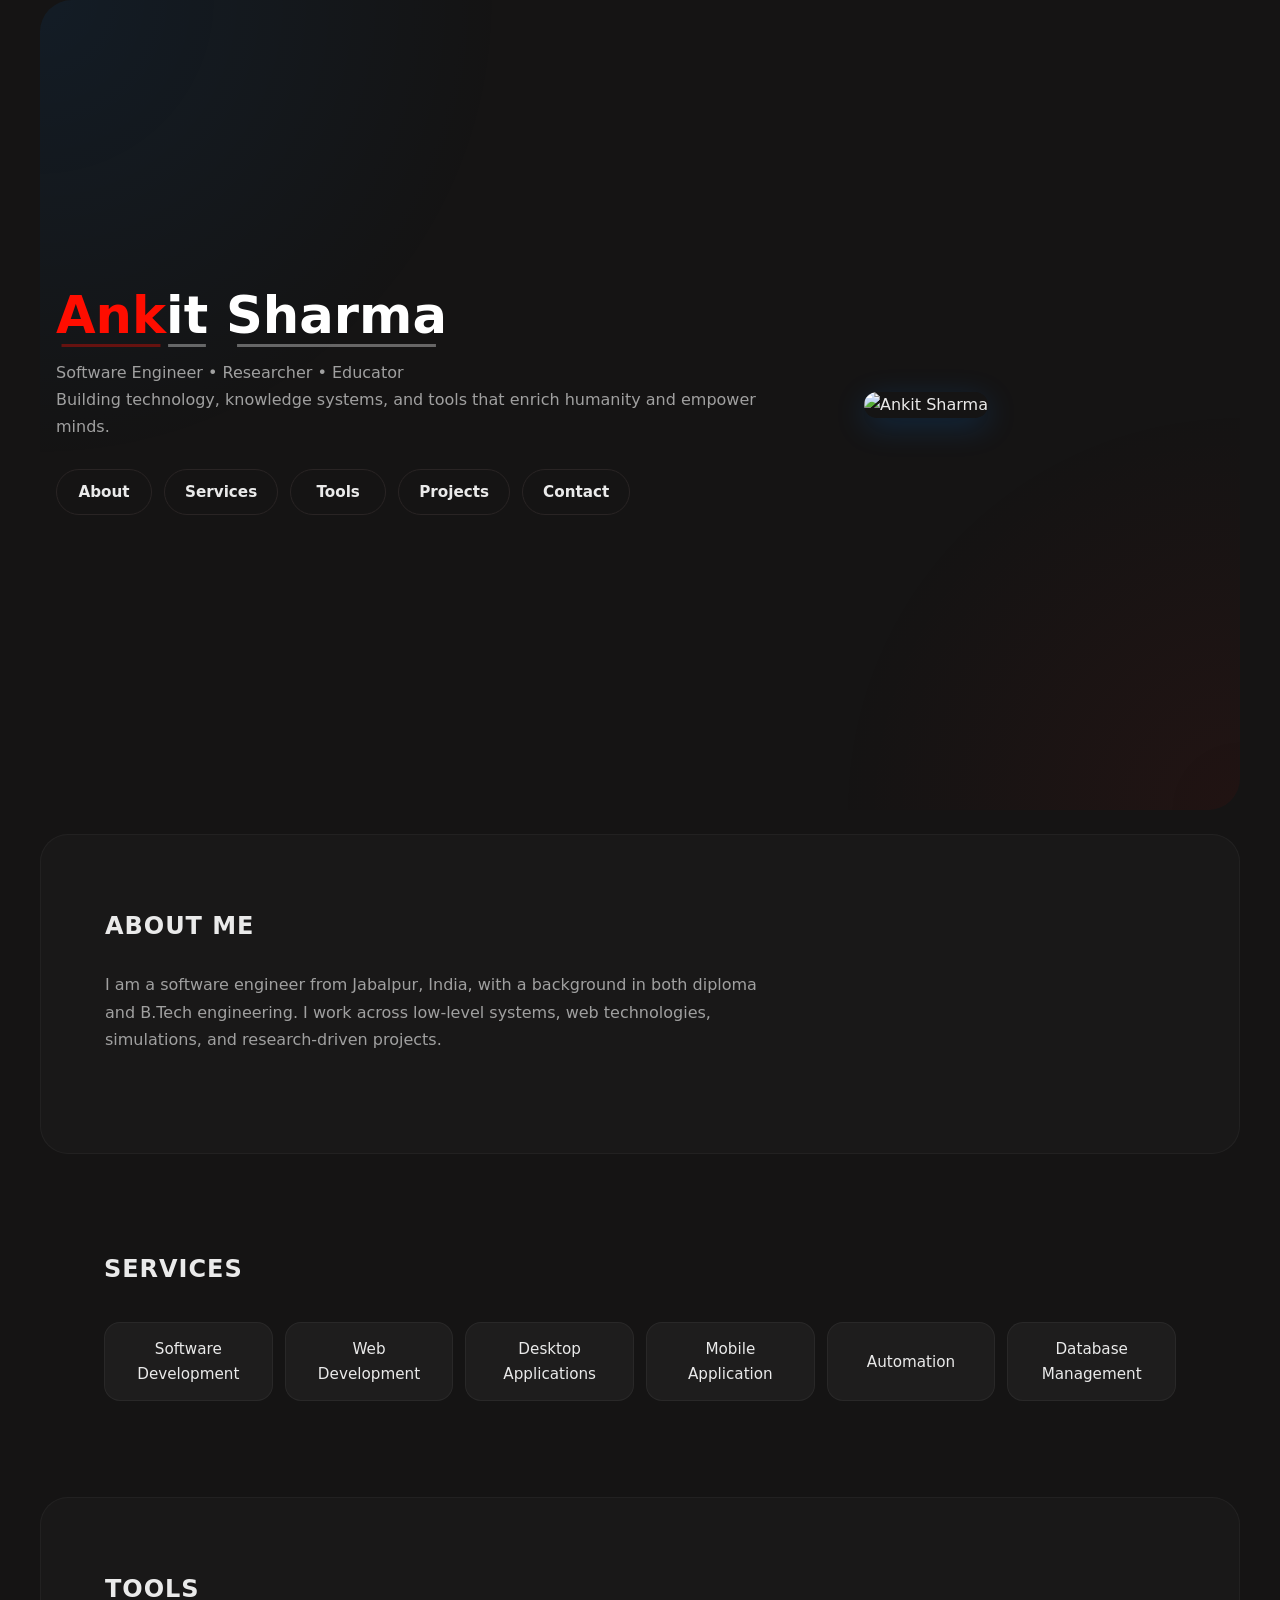
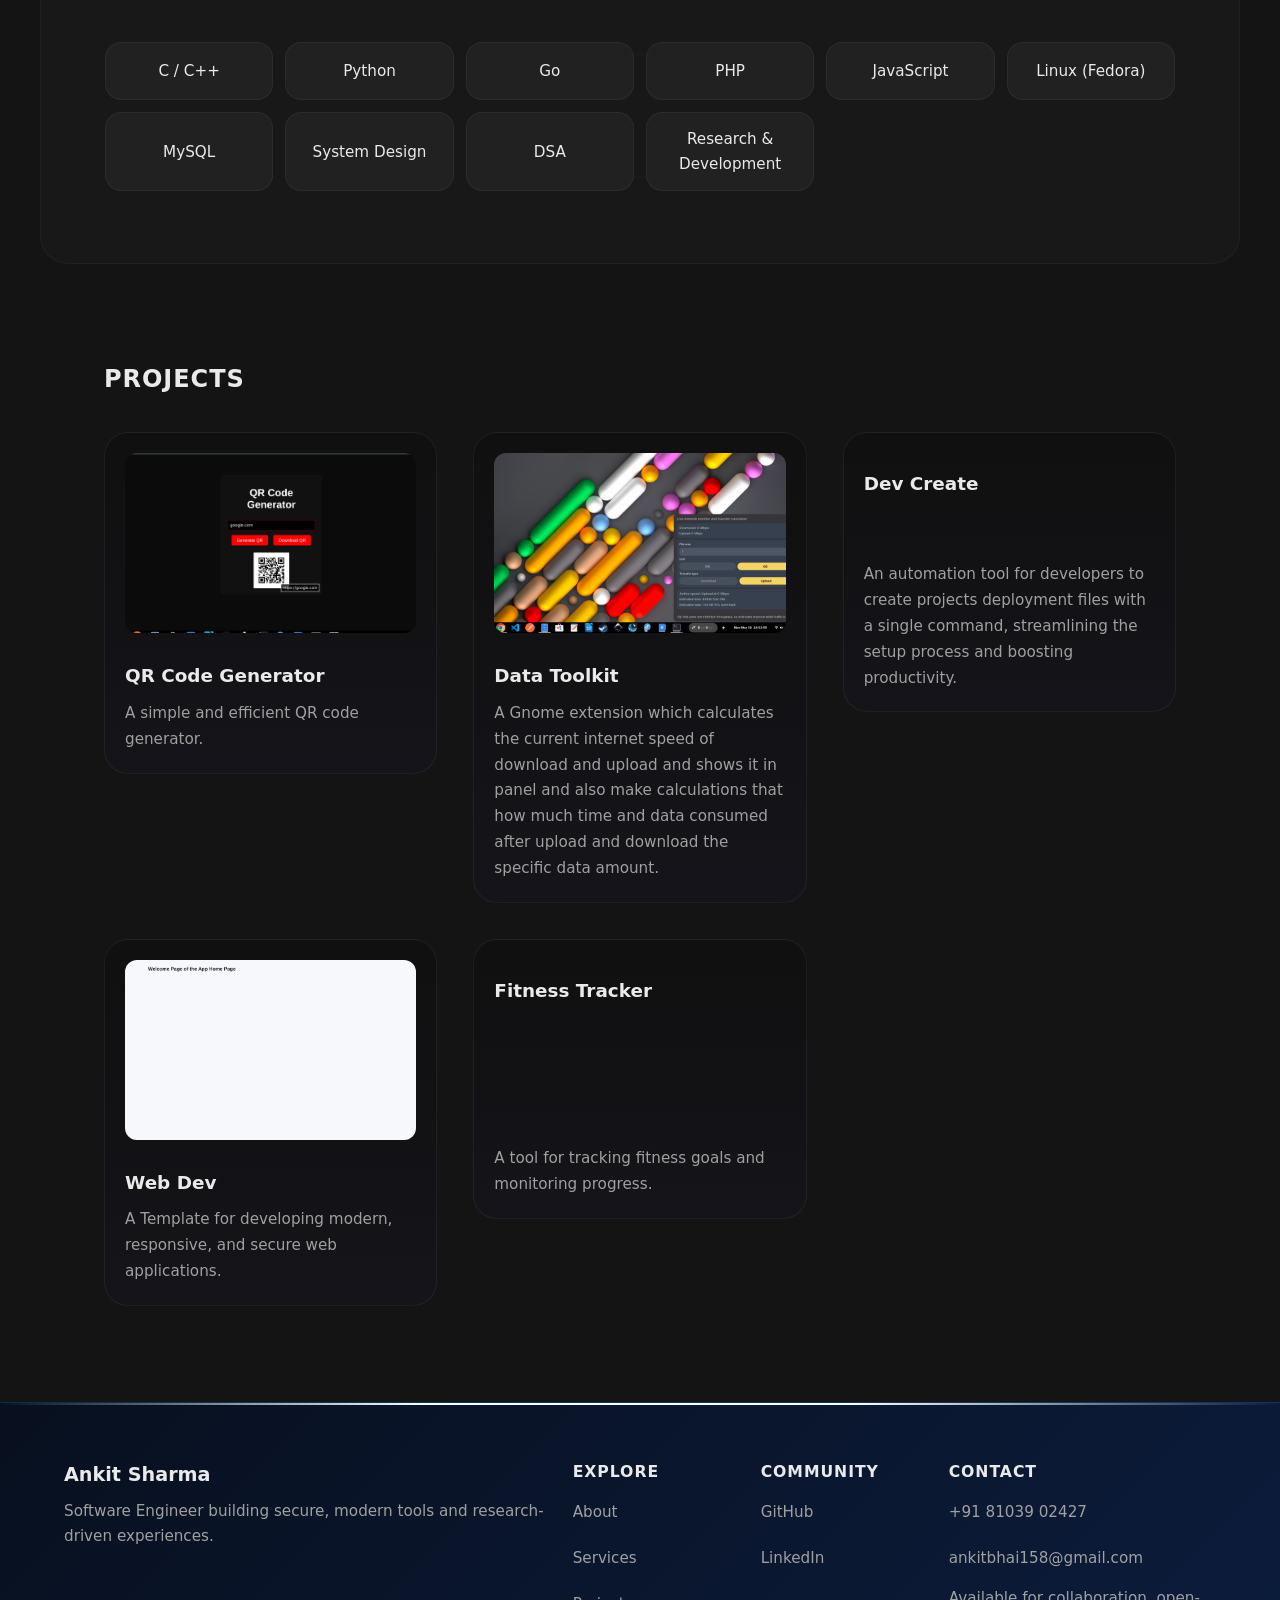
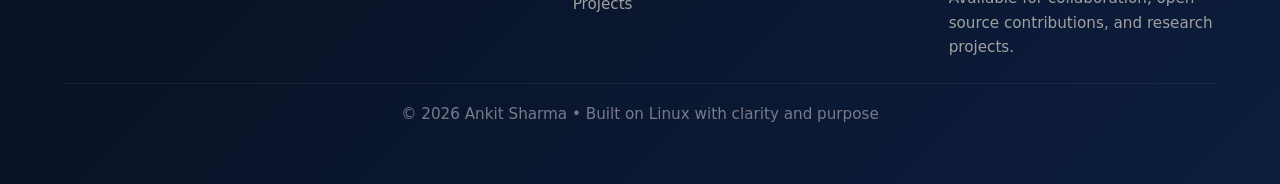
==== commit 55c89a99: "fix last thing" ====
--- a/index.html
+++ b/index.html
@@ -8,6 +8,7 @@
   <link rel="stylesheet" href="style.css">
   <link rel="shortcut icon" href="images/hero.jpg" type="image/x-icon">
 </head>
+
 <body>
 
   <!-- HERO -->
@@ -83,48 +84,60 @@
     <h2>Projects</h2>
     <div class="projects">
 
-      <div class="card">
-        <img src="images/qr-generator/Screenshot From 2026-03-28 21-28-20.png" alt="">
-        <h3>QR Code Generator</h3>
-        <p>
-          A simple and efficient QR code generator.
-        </p>
-      </div>
+      <a href="#" style="text-decoration: none; color: inherit;">
+        <div class="card">
+          <img src="images/qr-generator/Screenshot From 2026-03-28 21-28-20.png" alt="">
+          <h3>QR Code Generator</h3>
+          <p>
+            A simple and efficient QR code generator.
+          </p>
+        </div>
+      </a>
 
-      <div class="card">
-        <img src="images/data_toolkit/Screenshot From 2026-03-30 14-53-03.png" alt="Data Toolkit">
-        <h3>Data Toolkit</h3>
-        <p>
-          A Gnome extension which calculates the current internet speed of download and upload and shows it in panel and
-          also make calculations that how much time and data consumed after upload and download the specific data
-          amount.
-        </p>
-      </div>
+      <a href="#" style="text-decoration: none; color: inherit;">
+        <div class="card">
+          <img src="images/data_toolkit/Screenshot From 2026-03-30 14-53-03.png" alt="Data Toolkit">
+          <h3>Data Toolkit</h3>
+          <p>
+            A Gnome extension which calculates the current internet speed of download and upload and shows it in panel
+            and
+            also make calculations that how much time and data consumed after upload and download the specific data
+            amount.
+          </p>
+        </div>
+      </a>
 
-      <div class="card">
-        <!-- img -->
-        <h3>Dev Create</h3>
-        <p>
-          An automation tool for developers to create projects deployment files with a single command, streamlining the
-          setup process and boosting productivity.
-        </p>
-      </div>
+      <a href="#" style="text-decoration: none; color: inherit;">
+        <div class="card">
+          <!-- img -->
+          <h3>Dev Create</h3>
+          <p>
+            An automation tool for developers to create projects deployment files with a single command, streamlining
+            the
+            setup process and boosting productivity.
+          </p>
+        </div>
+      </a>
 
-      <div class="card">
-        <img src="images/webdev/Screenshot From 2026-04-04 10-47-39.png">
-        <h3>Web Dev</h3>
-        <p>
-          A Template for developing modern, responsive, and secure web applications.
-        </p>
-      </div>
+      <a href="#" style="text-decoration: none; color: inherit;">
+        <div class="card">
+          <img src="images/webdev/Screenshot From 2026-04-04 10-47-39.png">
+          <h3>Web Dev</h3>
+          <p>
+            A Template for developing modern, responsive, and secure web applications.
+          </p>
+        </div>
+      </a>
 
-      <div class="card">
-        <!-- <img src="images/project3.jpg"> -->
-        <h3>Fitness Tracker</h3>
-        <p>
-          A web application for tracking fitness goals and monitoring progress.
-        </p>
-      </div>
+      <a href="#" style="text-decoration: none; color: inherit;">
+        <div class="card">
+          <!-- <img src="images/project3.jpg"> -->
+          <h3>Fitness Tracker</h3>
+          <p>
+            A tool for tracking fitness goals and monitoring progress.
+          </p>
+        </div>
+      </a>
     </div>
   </section>
 
@@ -151,8 +164,8 @@
           <h4>Community</h4>
           <a href="https://github.com/ankit123618" target="_blank">GitHub</a>
           <a href="https://www.linkedin.com/in/ankitbhai158" target="_blank">LinkedIn</a>
-          <a href="#">Flathub</a>
-          <a href="#">PyPI</a>
+          <!-- <a href="#">Flathub</a> -->
+          <!-- <a href="#">PyPI</a> -->
         </div>
 
         <div class="footer-block">
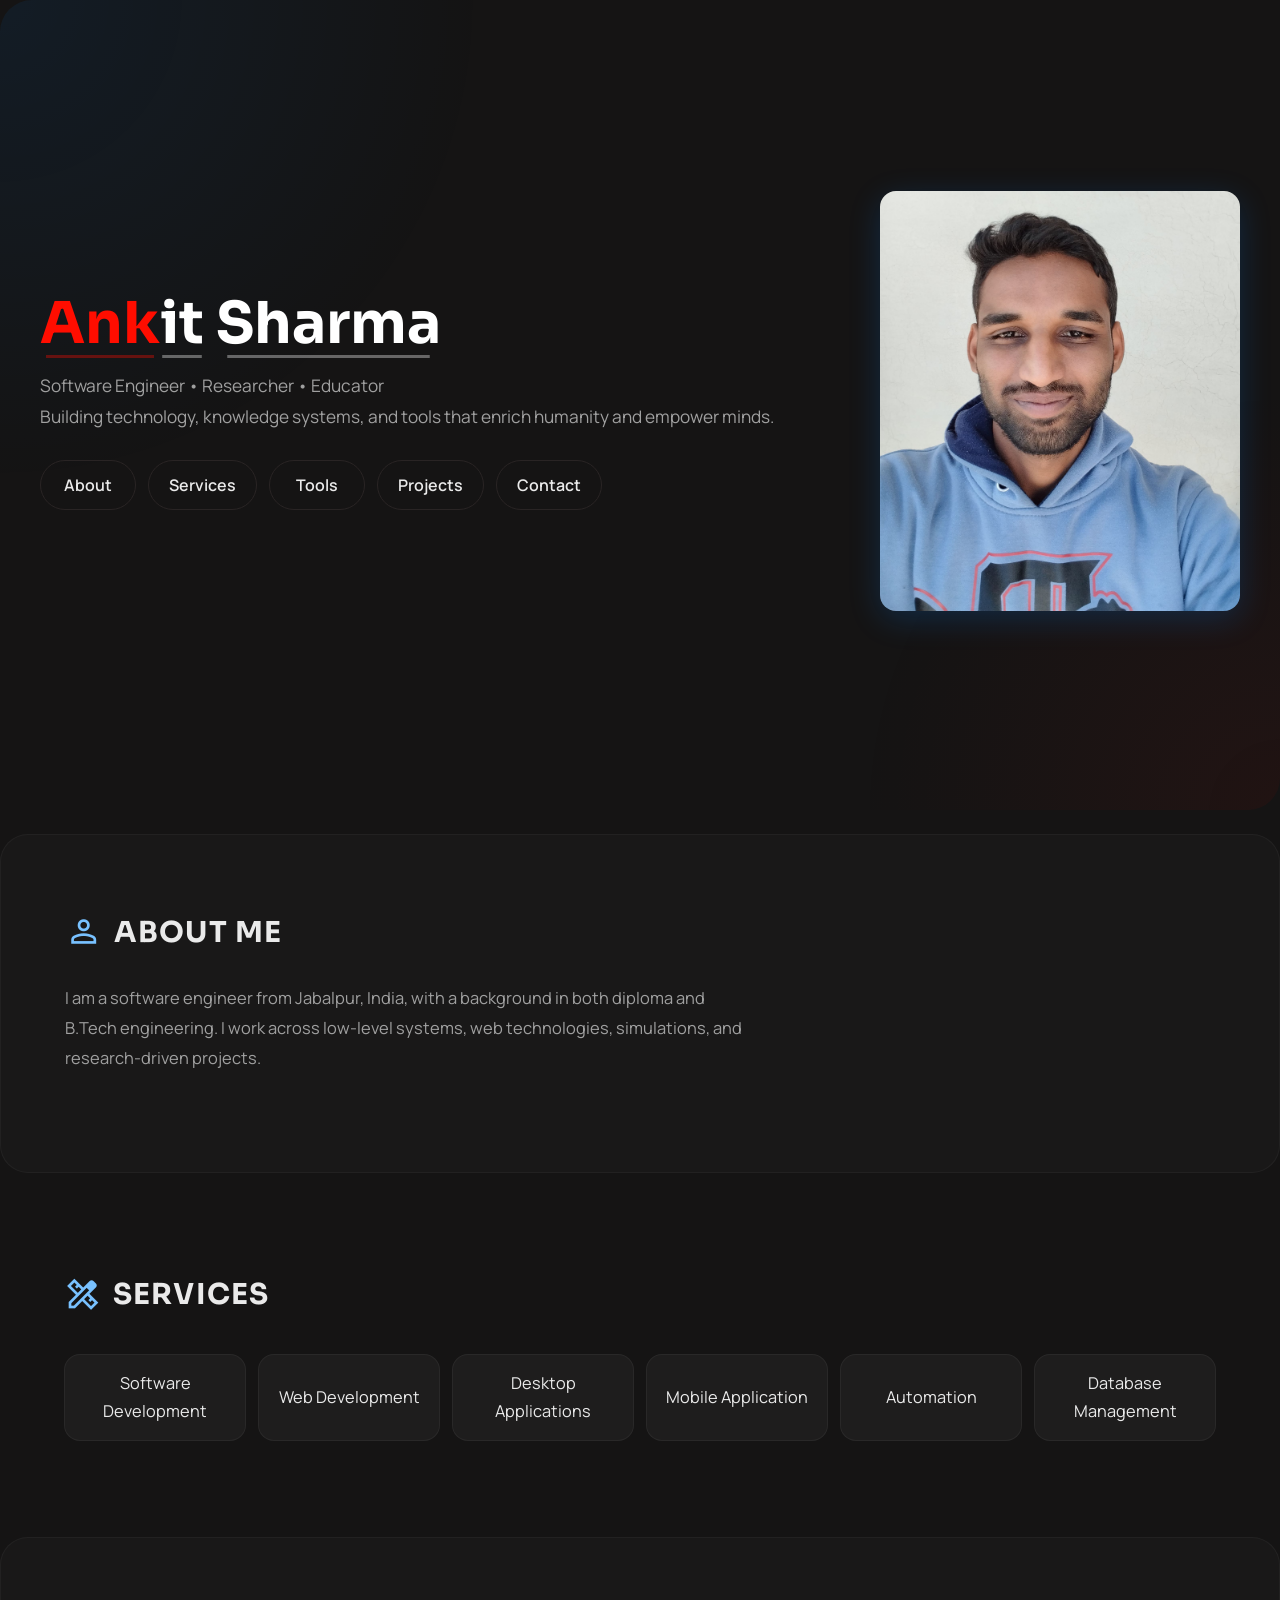
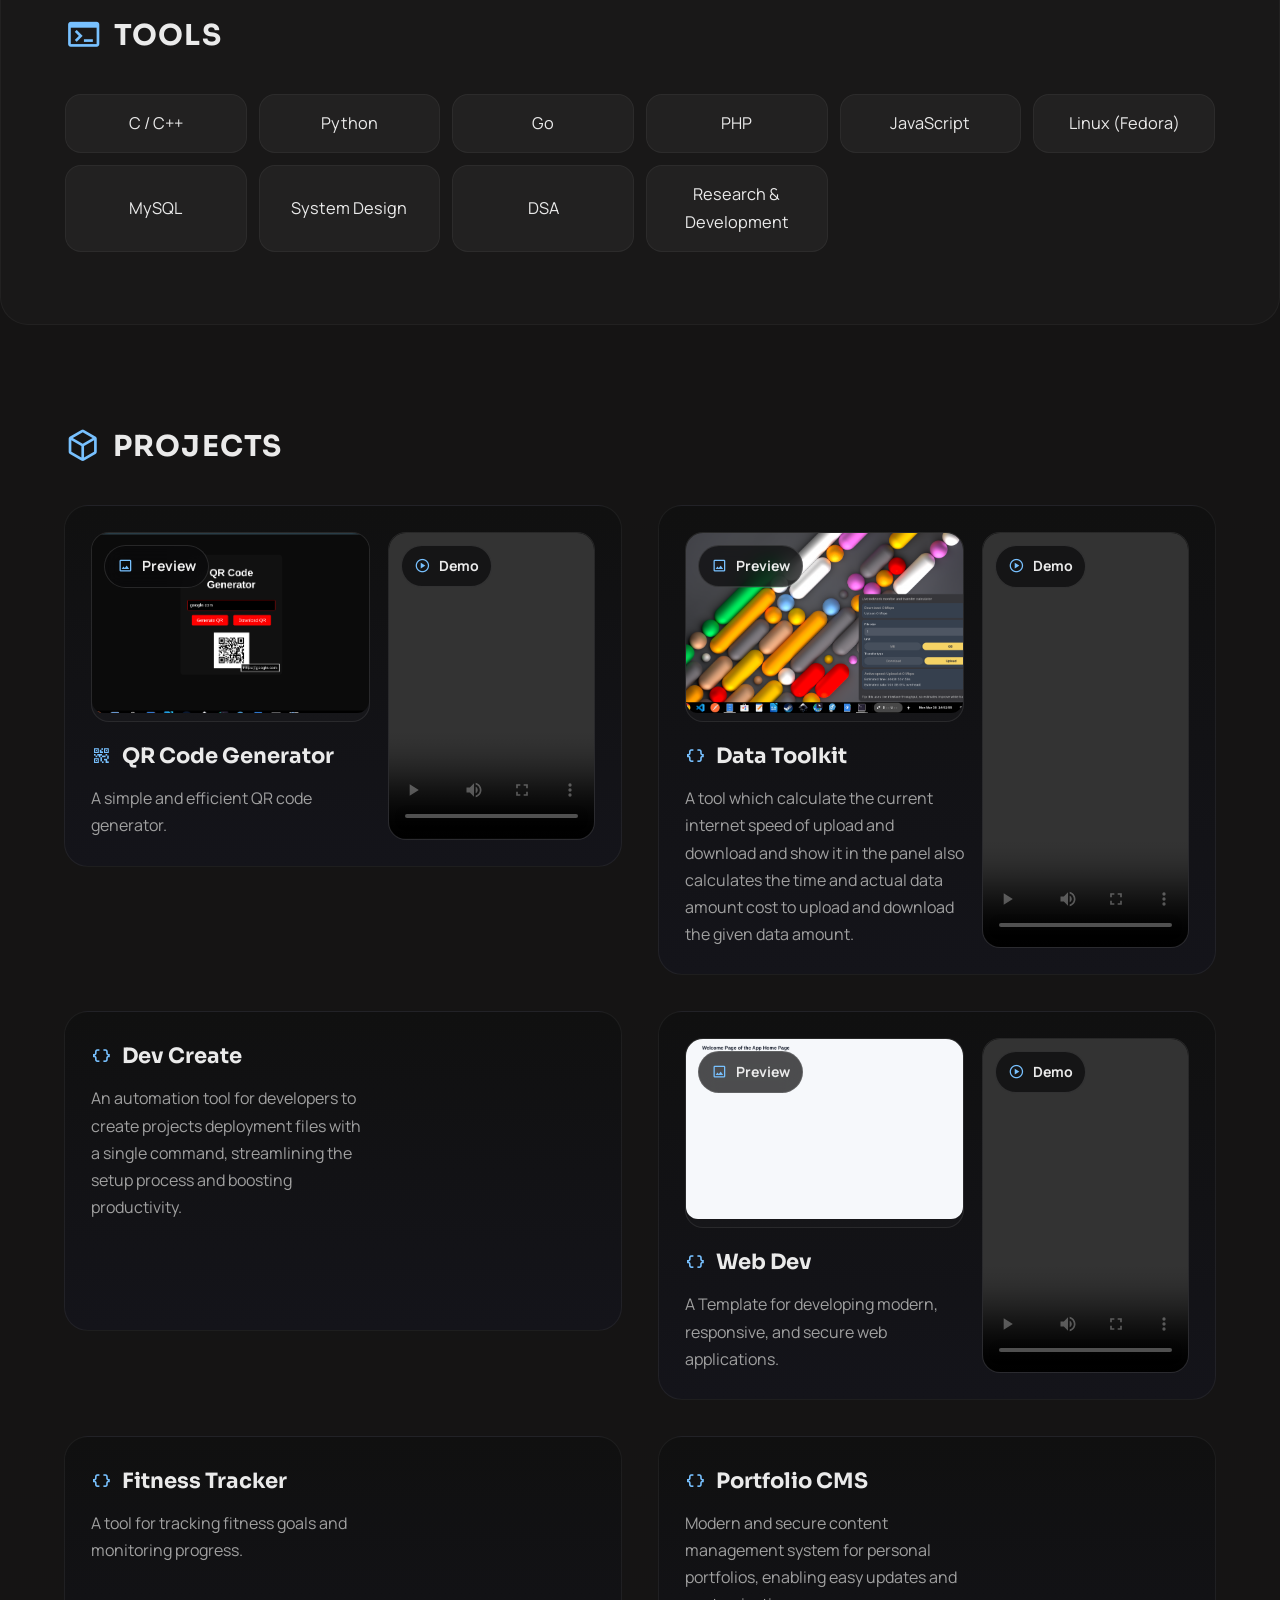
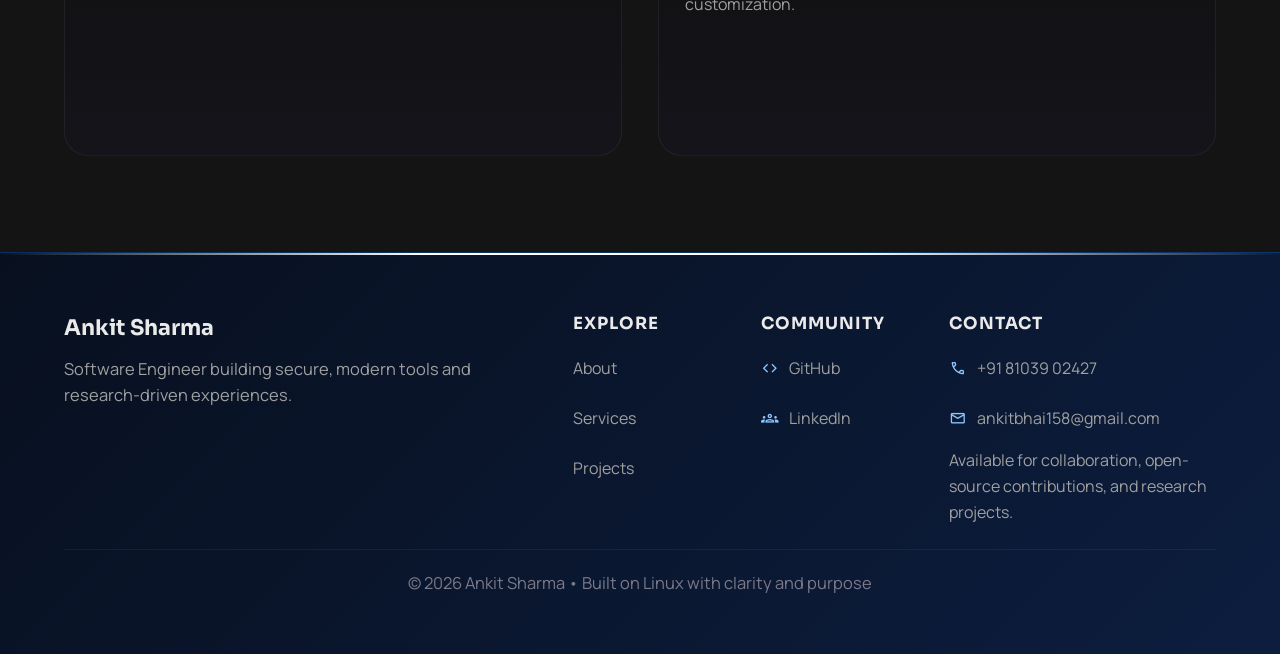
==== commit dea46e6b: "update layout add demos, previews included icons, fonts" ====
--- a/index.html
+++ b/index.html
@@ -5,8 +5,13 @@
   <meta charset="UTF-8">
   <meta name="viewport" content="width=device-width, initial-scale=1.0">
   <title>Ankit Sharma</title>
+  <link rel="preconnect" href="https://fonts.googleapis.com">
+  <link rel="preconnect" href="https://fonts.gstatic.com" crossorigin>
+  <link
+    href="https://fonts.googleapis.com/css2?family=Manrope:wght@400;500;600;700;800&family=Sora:wght@600;700;800&family=Material+Symbols+Outlined:opsz,wght,FILL,GRAD@24,500,0,0"
+    rel="stylesheet">
   <link rel="stylesheet" href="style.css">
-  <link rel="shortcut icon" href="images/hero.jpg" type="image/x-icon">
+  <link rel="shortcut icon" href="files/hero.jpg" type="image/x-icon">
 </head>
 
 <body>
@@ -34,14 +39,14 @@
       </div>
 
       <div class="hero-img">
-        <img src="images/hero.jpg" alt="Ankit Sharma">
+        <img src="files/hero.jpg" alt="Ankit Sharma">
       </div>
     </div>
   </section>
 
   <!-- ABOUT -->
   <section id="about">
-    <h2>About Me</h2>
+    <h2><span class="material-symbols-outlined section-icon">person</span>About Me</h2>
     <p>
       I am a software engineer from Jabalpur, India, with a background in both
       diploma and B.Tech engineering. I work across low-level systems,
@@ -51,7 +56,7 @@
 
   <!-- SERVICES -->
   <section id="services">
-    <h2>Services</h2>
+    <h2><span class="material-symbols-outlined section-icon">design_services</span>Services</h2>
     <div class="skills">
       <div class="skill">Software Development</div>
       <div class="skill">Web Development</div>
@@ -64,7 +69,7 @@
 
   <!-- TOOLS -->
   <section id="tools">
-    <h2>Tools</h2>
+    <h2><span class="material-symbols-outlined section-icon">terminal</span>Tools</h2>
     <div class="skills">
       <div class="skill">C / C++</div>
       <div class="skill">Python</div>
@@ -81,61 +86,239 @@
 
   <!-- PROJECTS -->
   <section id="projects">
-    <h2>Projects</h2>
+    <h2><span class="material-symbols-outlined section-icon">deployed_code</span>Projects</h2>
     <div class="projects">
 
-      <a href="#" style="text-decoration: none; color: inherit;">
-        <div class="card">
-          <img src="images/qr-generator/Screenshot From 2026-03-28 21-28-20.png" alt="">
-          <h3>QR Code Generator</h3>
-          <p>
-            A simple and efficient QR code generator.
-          </p>
-        </div>
-      </a>
-
-      <a href="#" style="text-decoration: none; color: inherit;">
-        <div class="card">
-          <img src="images/data_toolkit/Screenshot From 2026-03-30 14-53-03.png" alt="Data Toolkit">
-          <h3>Data Toolkit</h3>
-          <p>
-            A Gnome extension which calculates the current internet speed of download and upload and shows it in panel
-            and
-            also make calculations that how much time and data consumed after upload and download the specific data
-            amount.
-          </p>
-        </div>
-      </a>
-
-      <a href="#" style="text-decoration: none; color: inherit;">
-        <div class="card">
-          <!-- img -->
-          <h3>Dev Create</h3>
-          <p>
-            An automation tool for developers to create projects deployment files with a single command, streamlining
-            the
-            setup process and boosting productivity.
-          </p>
-        </div>
-      </a>
-
-      <a href="#" style="text-decoration: none; color: inherit;">
-        <div class="card">
-          <img src="images/webdev/Screenshot From 2026-04-04 10-47-39.png">
-          <h3>Web Dev</h3>
-          <p>
-            A Template for developing modern, responsive, and secure web applications.
-          </p>
-        </div>
-      </a>
-
-      <a href="#" style="text-decoration: none; color: inherit;">
-        <div class="card">
-          <!-- <img src="images/project3.jpg"> -->
-          <h3>Fitness Tracker</h3>
-          <p>
-            A tool for tracking fitness goals and monitoring progress.
-          </p>
+      <!-- PROJECT 1 -->
+      <a href="#" style="text-decoration: none; color: inherit;">
+        <div class="card card-featured">
+          <div class="card-split-layout">
+            <div class="card-main-column">
+              <div class="media-frame media-frame-single">
+                <img src="files/qr-generator/Screenshot From 2026-03-28 21-28-20.png" alt="QR Code Generator preview">
+                <span class="media-badge">
+                  <span class="material-symbols-outlined">image</span>
+                  Preview
+                </span>
+              </div>
+              <div class="card-content">
+                <h3>
+                  <span class="material-symbols-outlined project-icon">qr_code_2</span>
+                  QR Code Generator
+                </h3>
+                <p>
+                  A simple and efficient QR code generator.
+                </p>
+              </div>
+            </div>
+            <div class="card-demo-column">
+              <div class="media-frame media-frame-demo">
+                <video controls preload="metadata">
+                  <source src="files/qr-generator/demo.mp4" type="video/mp4">
+                  Your browser does not support the video tag.
+                </video>
+                <span class="media-badge">
+                  <span class="material-symbols-outlined">play_circle</span>
+                  Demo
+                </span>
+              </div>
+            </div>
+          </div>
+        </div>
+      </a>
+
+      <!-- PROJECT 2 -->
+      <a href="#" style="text-decoration: none; color: inherit;">
+        <div class="card card-featured">
+          <div class="card-split-layout">
+            <div class="card-main-column">
+              <div class="media-frame media-frame-single">
+                <img src="files/data_toolkit/Screenshot From 2026-03-30 14-53-03.png" alt="Data Toolkit preview">
+                <span class="media-badge">
+                  <span class="material-symbols-outlined">image</span>
+                  Preview
+                </span>
+              </div>
+              <div class="card-content">
+                <h3>
+                  <span class="material-symbols-outlined project-icon">data_object</span>
+                  Data Toolkit
+                </h3>
+                <p>
+                  A tool which calculate the current internet speed of upload and download and show it in the panel also
+                  calculates the time and actual data amount cost to upload and download the given data amount.
+                </p>
+              </div>
+            </div>
+            <div class="card-demo-column">
+              <div class="media-frame media-frame-demo">
+                <video controls preload="metadata">
+                  <source src="files/data_toolkit/demo.mp4" type="video/mp4">
+                  Your browser does not support the video tag.
+                </video>
+                <span class="media-badge">
+                  <span class="material-symbols-outlined">play_circle</span>
+                  Demo
+                </span>
+              </div>
+            </div>
+          </div>
+        </div>
+      </a>
+
+      <!-- PROJECT 3 -->
+      <a href="#" style="text-decoration: none; color: inherit;">
+        <div class="card card-featured">
+          <div class="card-split-layout">
+            <div class="card-main-column">
+              <!-- <div class="media-frame media-frame-single">
+                <img src="files/dev_create/" alt="Dev create preview">
+                <span class="media-badge">
+                  <span class="material-symbols-outlined">image</span>
+                  Preview
+                </span>
+              </div> -->
+              <div class="card-content">
+                <h3>
+                  <span class="material-symbols-outlined project-icon">data_object</span>
+                  Dev Create
+                </h3>
+                <p>
+                  An automation tool for developers to create projects deployment files with a single command,
+                  streamlining
+                  the
+                  setup process and boosting productivity.
+                </p>
+              </div>
+            </div>
+            <div class="card-demo-column">
+              <!-- <div class="media-frame media-frame-demo">
+                <video controls preload="metadata">
+                  <source src="files/dev_create/dev-create.mp4" type="video/mp4">
+                  Your browser does not support the video tag.
+                </video>
+                <span class="media-badge">
+                  <span class="material-symbols-outlined">play_circle</span>
+                  Demo
+                </span>
+              </div> -->
+            </div>
+          </div>
+        </div>
+      </a>
+
+      <!-- PROJECT 4 -->
+      <a href="#" style="text-decoration: none; color: inherit;">
+        <div class="card card-featured">
+          <div class="card-split-layout">
+            <div class="card-main-column">
+              <div class="media-frame media-frame-single">
+                <img src="files/webdev/Screenshot From 2026-04-04 10-47-39.png" alt="Web Dev template preview">
+                <span class="media-badge">
+                  <span class="material-symbols-outlined">image</span>
+                  Preview
+                </span>
+              </div>
+              <div class="card-content">
+                <h3>
+                  <span class="material-symbols-outlined project-icon">data_object</span>
+                  Web Dev
+                </h3>
+                <p>
+                  A Template for developing modern, responsive, and secure web applications.
+                </p>
+              </div>
+            </div>
+            <div class="card-demo-column">
+              <div class="media-frame media-frame-demo">
+                <video controls preload="metadata">
+                  <source src="files/webdev/demo.mp4" type="video/mp4">
+                  Your browser does not support the video tag.
+                </video>
+                <span class="media-badge">
+                  <span class="material-symbols-outlined">play_circle</span>
+                  Demo
+                </span>
+              </div>
+            </div>
+          </div>          
+        </div>
+      </a>
+
+      <!-- PROJECT 5 -->
+      <a href="#" style="text-decoration: none; color: inherit;">
+        <div class="card card-featured">
+          <div class="card-split-layout">
+            <div class="card-main-column">
+              <!-- <div class="media-frame media-frame-single">
+                <img src="files/fitness/fitness-preview.png" alt="Fitness Tracker preview">
+                <span class="media-badge">
+                  <span class="material-symbols-outlined">image</span>
+                  Preview
+                </span>
+              </div> -->
+              <div class="card-content">
+                <h3>
+                  <span class="material-symbols-outlined project-icon">data_object</span>
+                  Fitness Tracker
+                </h3>
+                <p>
+                  A tool for tracking fitness goals and monitoring progress.
+                </p>
+              </div>
+            </div>
+            <div class="card-demo-column">
+              <!-- <div class="media-frame media-frame-demo">
+                <video controls preload="metadata">
+                  <source src="files/fitness/fitness-demo.mp4" type="video/mp4">
+                  Your browser does not support the video tag.
+                </video>
+                <span class="media-badge">
+                  <span class="material-symbols-outlined">play_circle</span>
+                  Demo
+                </span>
+              </div> -->
+            </div>
+          </div>
+        </div>
+      </a>
+
+      <!-- PROJECT 6 -->
+      <a href="#" style="text-decoration: none; color: inherit;">
+        <div class="card card-featured">
+          <div class="card-split-layout">
+            <div class="card-main-column">
+              <!-- <div class="media-frame media-frame-single">
+                <img src="files/webdev/Screenshot From 2026-04-04 10-47-39.png" alt="Web Dev template preview">
+                <span class="media-badge">
+                  <span class="material-symbols-outlined">image</span>
+                  Preview
+                </span>
+              </div> -->
+              <div class="card-content">
+                <h3>
+                  <span class="material-symbols-outlined project-icon">data_object</span>
+                  Portfolio CMS
+                </h3>
+                <p>
+                  Modern and secure content management system for personal portfolios, enabling easy updates and
+                  customization.
+                </p>
+              </div>
+            </div>
+            <div class="card-demo-column">
+              <!-- <div class="media-frame media-frame-demo">
+                <video controls preload="metadata">
+                  <source src="files/webdev/webdev-demo.mp4" type="video/mp4">
+                  Your browser does not support the video tag.
+                </video>
+                <span class="media-badge">
+                  <span class="material-symbols-outlined">play_circle</span>
+                  Demo
+                </span>
+              </div> -->
+            </div>
+          </div>
         </div>
       </a>
     </div>
@@ -162,16 +345,19 @@
 
         <div class="footer-block">
           <h4>Community</h4>
-          <a href="https://github.com/ankit123618" target="_blank">GitHub</a>
-          <a href="https://www.linkedin.com/in/ankitbhai158" target="_blank">LinkedIn</a>
+          <a href="https://github.com/ankit123618" target="_blank"><span
+              class="material-symbols-outlined footer-icon">code</span>GitHub</a>
+          <a href="https://www.linkedin.com/in/ankitbhai158" target="_blank"><span
+              class="material-symbols-outlined footer-icon">groups</span>LinkedIn</a>
           <!-- <a href="#">Flathub</a> -->
           <!-- <a href="#">PyPI</a> -->
         </div>
 
         <div class="footer-block">
           <h4>Contact</h4>
-          <a href="tel:+918103902427">+91 81039 02427</a>
-          <a href="mailto:ankitbhai158@gmail.com">ankitbhai158@gmail.com</a>
+          <a href="tel:+918103902427"><span class="material-symbols-outlined footer-icon">call</span>+91 81039 02427</a>
+          <a href="mailto:ankitbhai158@gmail.com"><span
+              class="material-symbols-outlined footer-icon">mail</span>ankitbhai158@gmail.com</a>
           <p>Available for collaboration, open-source contributions, and research projects.</p>
         </div>
       </div>
--- a/style.css
+++ b/style.css
@@ -58,10 +58,10 @@
 
 body {
   margin: 0;
-  font-family: system-ui, -apple-system, Segoe UI, sans-serif;
+  font-family: 'Manrope', system-ui, -apple-system, sans-serif;
   background: var(--bg);
   color: var(--text);
-  line-height: 1.6;
+  line-height: 1.75;
 }
 
 /* ---------- Typography ---------- */
@@ -71,29 +71,33 @@
 }
 
 h1 {
-  font-size: 1.75rem;
+  font-size: 2rem;
+  font-family: 'Sora', sans-serif;
 }
 
 h2 {
-  font-size: 1.5rem;
+  font-size: 1.8rem;
+  font-family: 'Sora', sans-serif;
 }
 
 h3 {
-  font-size: 1rem;
+  font-size: 1.18rem;
   margin: 10px 0;
+  font-family: 'Sora', sans-serif;
 }
 
 p {
   color: var(--muted);
-  line-height: 1.7;
-  margin: 0;
+  line-height: 1.8;
+  margin: 0;
+  font-size: 1.03rem;
 }
 
 /* ---------- Layout ---------- */
 section {
   padding: 40px 16px;
   margin: 0 auto 24px;
-  max-width: 1200px;
+  /* max-width: 1200px; */
 }
 
 section:nth-of-type(even) {
@@ -109,9 +113,33 @@
   gap: 12px;
   margin-bottom: 24px;
   padding-bottom: 10px;
-  font-size: 1.5rem;
+  font-size: 1.8rem;
   letter-spacing: 0.04em;
   text-transform: uppercase;
+}
+
+.section-icon,
+.project-icon,
+.footer-icon,
+.media-badge .material-symbols-outlined {
+  font-family: 'Material Symbols Outlined';
+  font-weight: normal;
+  font-style: normal;
+  line-height: 1;
+  display: inline-flex;
+  align-items: center;
+  justify-content: center;
+  letter-spacing: normal;
+  text-transform: none;
+  white-space: nowrap;
+  word-wrap: normal;
+  direction: ltr;
+  -webkit-font-smoothing: antialiased;
+}
+
+.section-icon {
+  font-size: 1.3em;
+  color: #78c1ff;
 }
 
 section h2::after {
@@ -156,7 +184,7 @@
 }
 
 .hero-text h1 {
-  font-size: 2rem;
+  font-size: 2.35rem;
   line-height: 1.05;
   margin-bottom: 16px;
   color: var(--text);
@@ -224,6 +252,7 @@
   max-width: 100%;
   margin-bottom: 28px;
   text-align: center;
+  font-size: 1.08rem;
 }
 
 .nav {
@@ -250,7 +279,7 @@
   color: var(--text);
   text-decoration: none;
   font-weight: 600;
-  font-size: 0.95rem;
+  font-size: 1rem;
   padding: 10px 18px;
   border-radius: 999px;
   transition: all 0.3s ease;
@@ -299,7 +328,7 @@
   background: rgba(255, 255, 255, 0.04);
   padding: 14px 18px;
   border-radius: 16px;
-  font-size: 0.95rem;
+  font-size: 1.02rem;
   color: var(--text);
   border: 1px solid rgba(255, 255, 255, 0.05);
   transition: transform 0.25s ease, border-color 0.25s ease, background 0.25s ease;
@@ -323,16 +352,18 @@
   gap: 24px;
 }
 
+
 .card {
   background: linear-gradient(180deg, #101010 0%, #14141a 100%);
   border-radius: 24px;
-  padding: 20px;
+  padding: 22px;
   border: 1px solid rgba(255, 255, 255, 0.06);
   transition: transform 0.3s ease, border-color 0.3s ease, box-shadow 0.3s ease;
   display: flex;
   flex-direction: column;
   justify-content: space-between;
-  min-height: 280px;
+  min-height: 320px;
+  gap: 18px;
 }
 
 .card:hover {
@@ -346,20 +377,116 @@
   height: auto;
   min-height: 180px;
   border-radius: 12px;
-  margin-bottom: 12px;
   object-fit: cover;
+}
+
+.card video {
+  width: 100%;
+  height: 100%;
+  min-height: 180px;
+  border-radius: 12px;
+  object-fit: cover;
+  background: #070707;
+  display: block;
+}
+
+.card-featured {
+  gap: 20px;
+}
+
+.card-split-layout {
+  display: grid;
+  grid-template-columns: 1fr;
+  gap: 18px;
+  width: 100%;
+}
+
+.card-main-column,
+.card-demo-column {
+  display: flex;
+  flex-direction: column;
+  gap: 16px;
+}
+
+.card-media-row {
+  display: grid;
+  grid-template-columns: 1fr;
+  gap: 16px;
+  width: 100%;
+}
+
+.media-frame {
+  position: relative;
+  overflow: hidden;
+  border-radius: 18px;
+  border: 1px solid rgba(255, 255, 255, 0.08);
+  background: rgba(255, 255, 255, 0.02);
+}
+
+.media-frame img,
+.media-frame video {
+  width: 100%;
+  margin: 0;
+}
+
+.media-frame-single img {
+  max-height: 250px;
+}
+
+.media-frame-demo {
+  height: 100%;
+}
+
+.media-frame-demo video {
+  min-height: 260px;
+}
+
+.media-badge {
+  position: absolute;
+  top: 12px;
+  left: 12px;
+  display: inline-flex;
+  align-items: center;
+  gap: 8px;
+  padding: 8px 12px;
+  border-radius: 999px;
+  background: rgba(10, 10, 12, 0.72);
+  border: 1px solid rgba(255, 255, 255, 0.12);
+  color: var(--text);
+  font-size: 0.88rem;
+  font-weight: 700;
+  backdrop-filter: blur(10px);
+}
+
+.media-badge .material-symbols-outlined {
+  font-size: 1.05rem;
+  color: #78c1ff;
+}
+
+.card-content {
+  display: flex;
+  flex-direction: column;
+  gap: 10px;
 }
 
 .card h3 {
   color: var(--text);
-  font-size: 1.15rem;
-  margin: 16px 0 10px;
+  font-size: 1.32rem;
+  margin: 0;
+  display: flex;
+  align-items: center;
+  gap: 10px;
 }
 
 .card p {
-  font-size: 0.95rem;
+  font-size: 1rem;
   color: var(--muted);
   line-height: 1.7;
+}
+
+.project-icon {
+  font-size: 1.3rem;
+  color: #78c1ff;
 }
 
 /* ---------- Footer ---------- */
@@ -401,9 +528,10 @@
 
 .footer-logo {
   margin: 0;
-  font-size: 1.2rem;
+  font-size: 1.35rem;
   color: var(--text);
   font-weight: 700;
+  font-family: 'Sora', sans-serif;
 }
 
 .footer-tagline {
@@ -428,9 +556,10 @@
 .footer-block h4 {
   margin: 0;
   color: var(--text);
-  font-size: 0.98rem;
+  font-size: 1.05rem;
   letter-spacing: 0.06em;
   text-transform: uppercase;
+  font-family: 'Sora', sans-serif;
 }
 
 .footer-block a,
@@ -439,10 +568,14 @@
   text-decoration: none;
   transition: color 0.25s ease;
   display: block;
+  font-size: 1rem;
 }
 
 .footer-block a {
   padding: 6px 0;
+  display: inline-flex;
+  align-items: center;
+  gap: 10px;
 }
 
 .footer-block a:hover {
@@ -467,6 +600,11 @@
   color: #7a7a8a;
 }
 
+.footer-icon {
+  font-size: 1.1rem;
+  color: #8dc9ff;
+}
+
 @media (min-width: 768px) {
   footer {
     padding: 36px 24px;
@@ -494,15 +632,15 @@
   }
 
   h1 {
-    font-size: 2.2rem;
+    font-size: 2.45rem;
   }
 
   h2 {
-    font-size: 1.75rem;
+    font-size: 2rem;
   }
 
   .hero-text h1 {
-    font-size: 2.4rem;
+    font-size: 2.8rem;
   }
 
   .hero-text p {
@@ -514,8 +652,26 @@
   }
 
   .projects {
-    grid-template-columns: repeat(2, 1fr);
+    grid-template-columns: 1fr;
     gap: 28px;
+  }
+
+  .card-media-row {
+    grid-template-columns: repeat(2, minmax(0, 1fr));
+    align-items: stretch;
+  }
+
+  .card-split-layout {
+    grid-template-columns: minmax(0, 1.15fr) minmax(0, 0.85fr);
+    align-items: stretch;
+  }
+
+  .card-demo-column .media-frame {
+    height: 100%;
+  }
+
+  .card-demo-column video {
+    min-height: 100%;
   }
 
   footer {
@@ -538,19 +694,23 @@
   }
 
   h1 {
-    font-size: 2.4rem;
+    font-size: 2.7rem;
   }
 
   h2 {
-    font-size: 2rem;
+    font-size: 2.15rem;
   }
 
   .hero-text h1 {
-    font-size: 2.8rem;
+    font-size: 3.1rem;
   }
 
   .hero-img {
     max-width: 320px;
+  }
+
+  .card {
+    padding: 24px;
   }
 
   .skills {
@@ -577,11 +737,11 @@
   }
 
   h1 {
-    font-size: 2.8rem;
+    font-size: 3rem;
   }
 
   h2 {
-    font-size: 2.2rem;
+    font-size: 2.35rem;
   }
 
   .hero {
@@ -599,7 +759,7 @@
   }
 
   .hero-text h1 {
-    font-size: 3.2rem;
+    font-size: 3.6rem;
     text-align: left;
   }
 
@@ -634,12 +794,12 @@
   }
 
   .projects {
-    grid-template-columns: repeat(3, 1fr);
+    grid-template-columns: repeat(2, minmax(0, 1fr));
     gap: 32px;
   }
 
   .card {
-    padding: 20px;
+    padding: 26px;
   }
 
   footer div {
@@ -684,4 +844,4 @@
   footer div a {
     padding: 14px 24px;
   }
-}+}
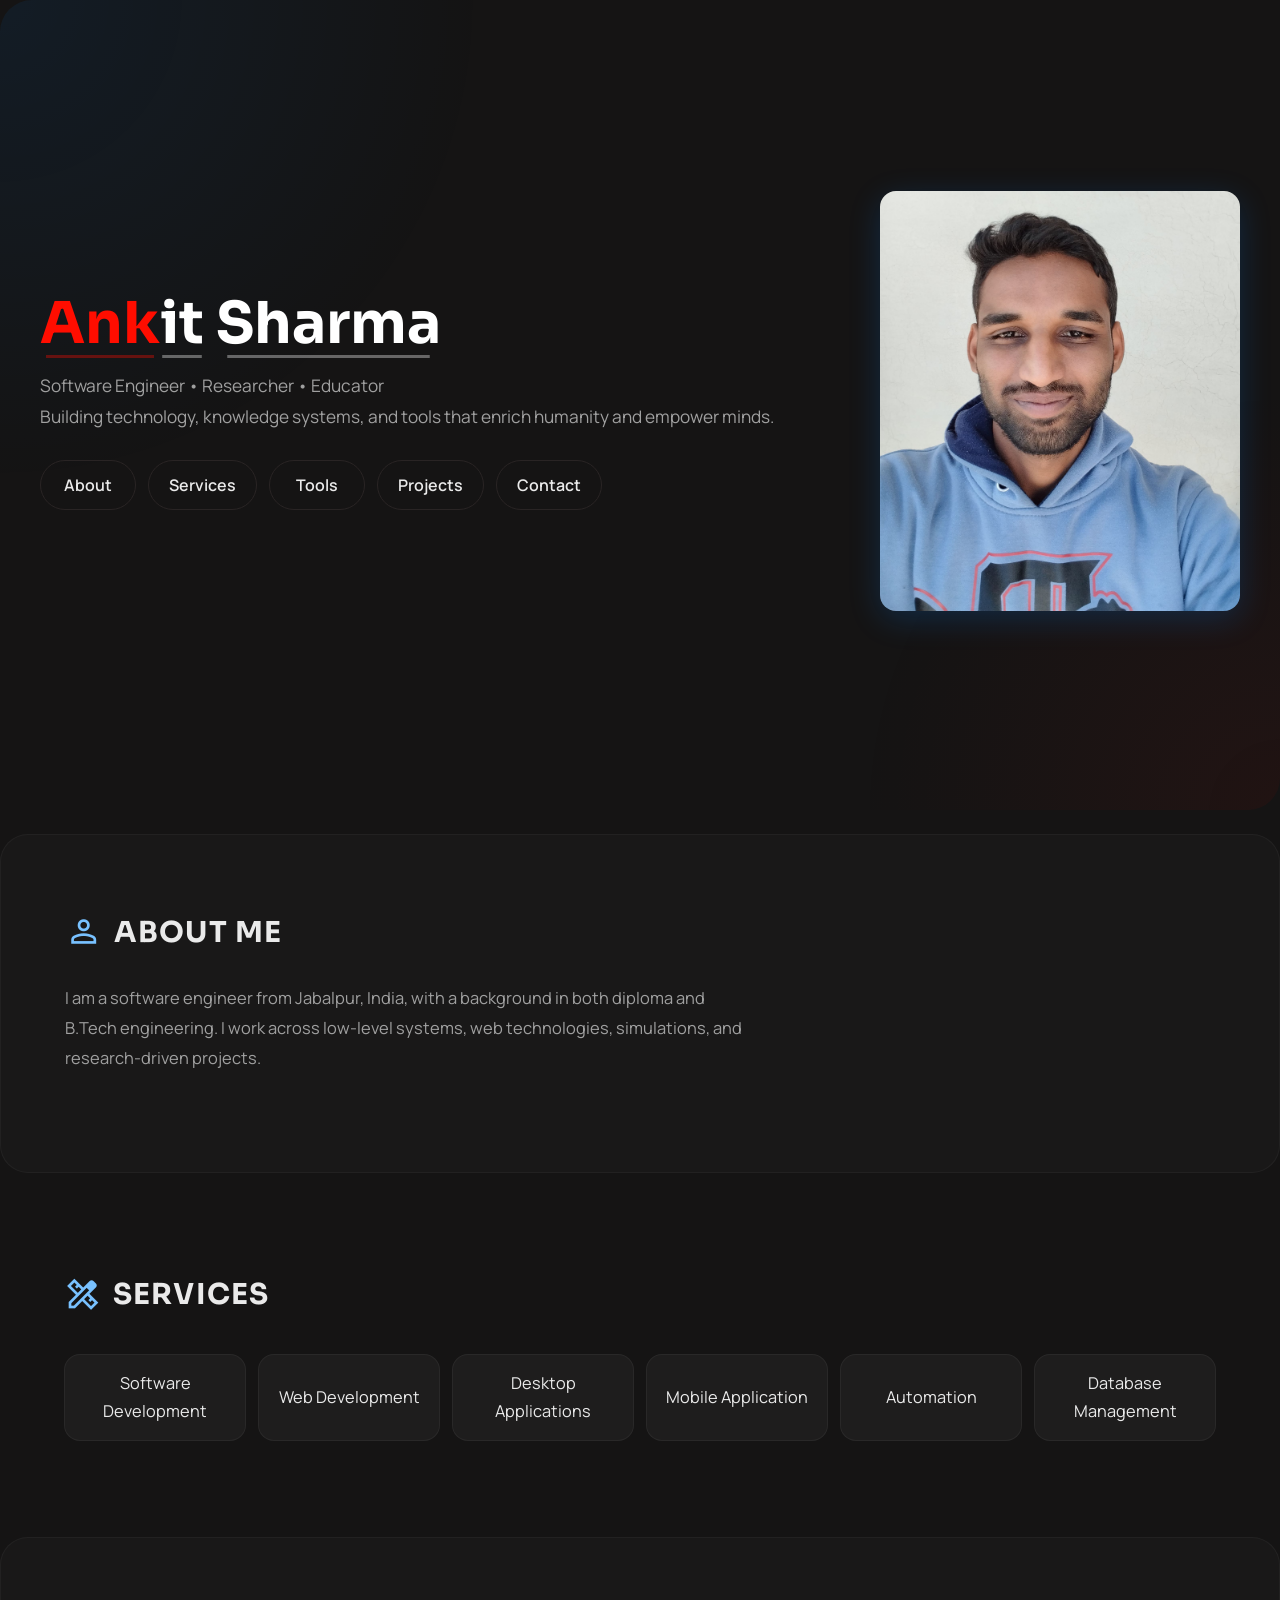
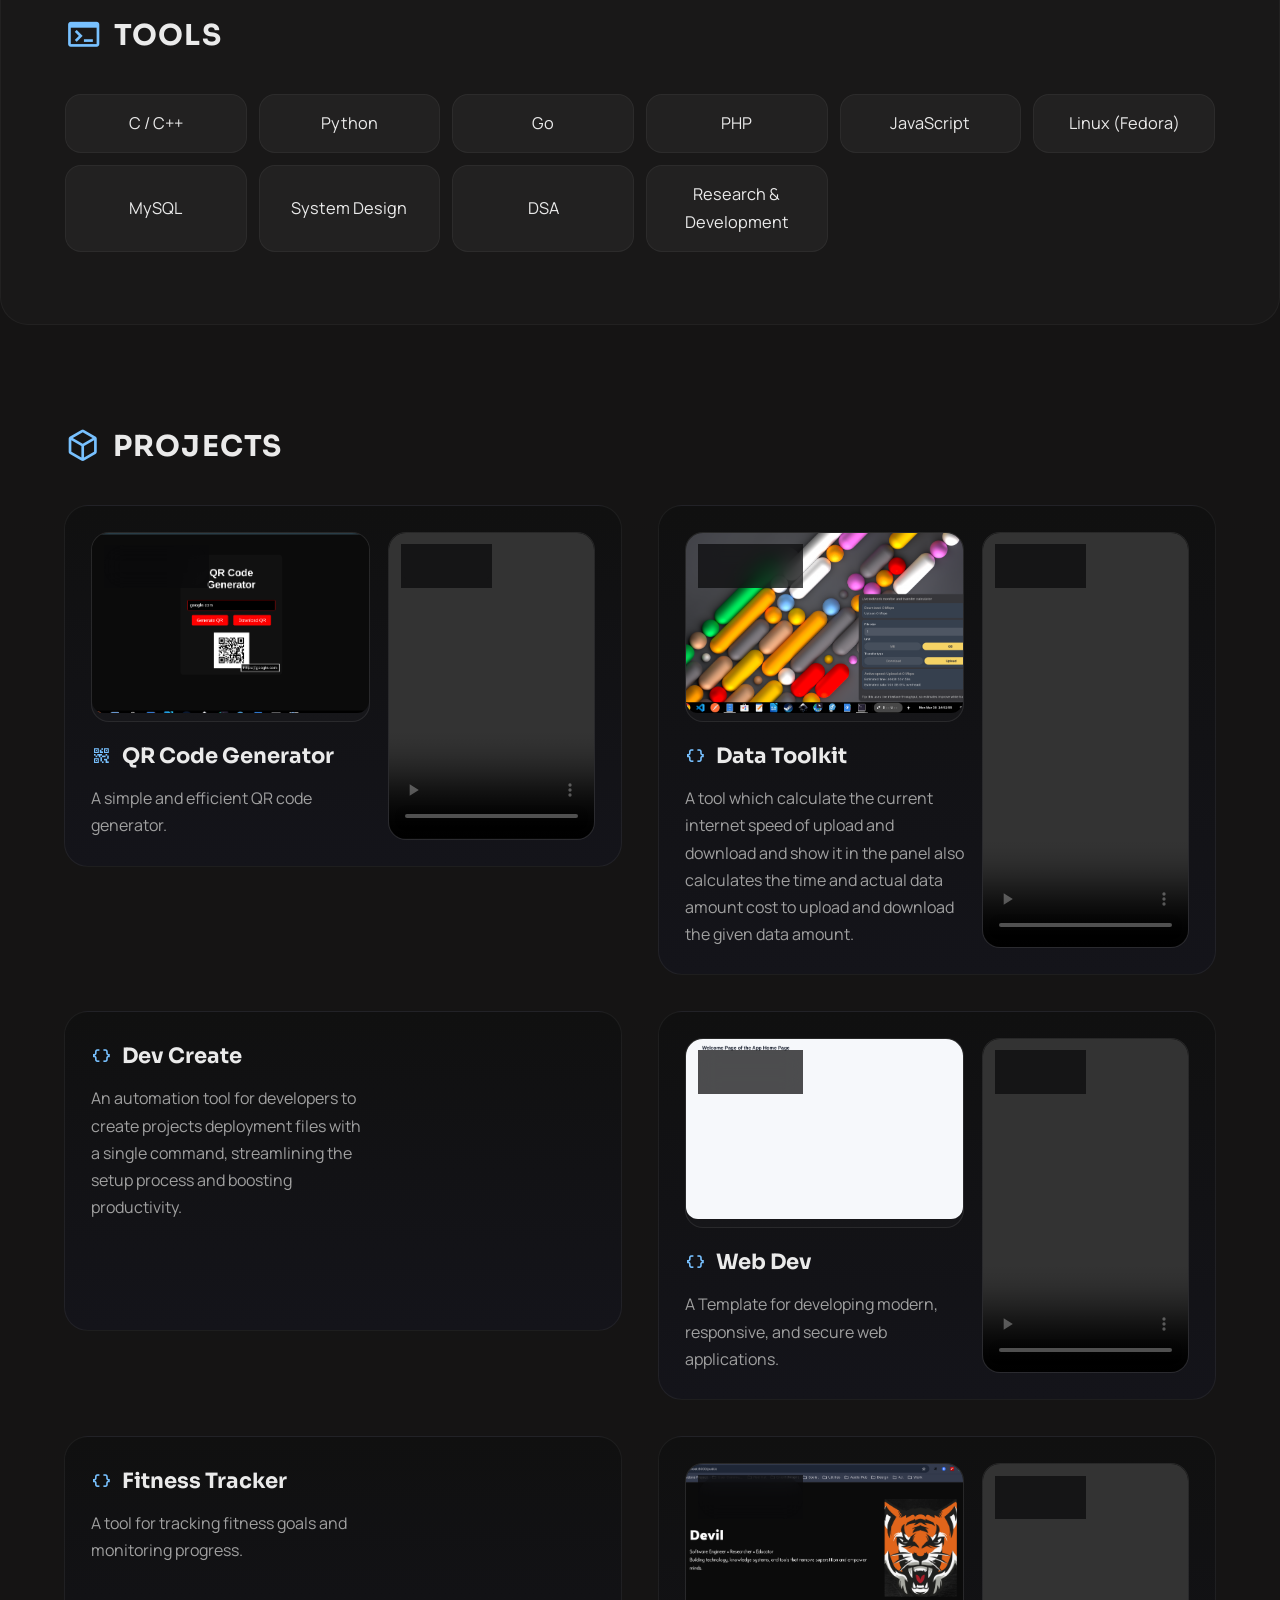
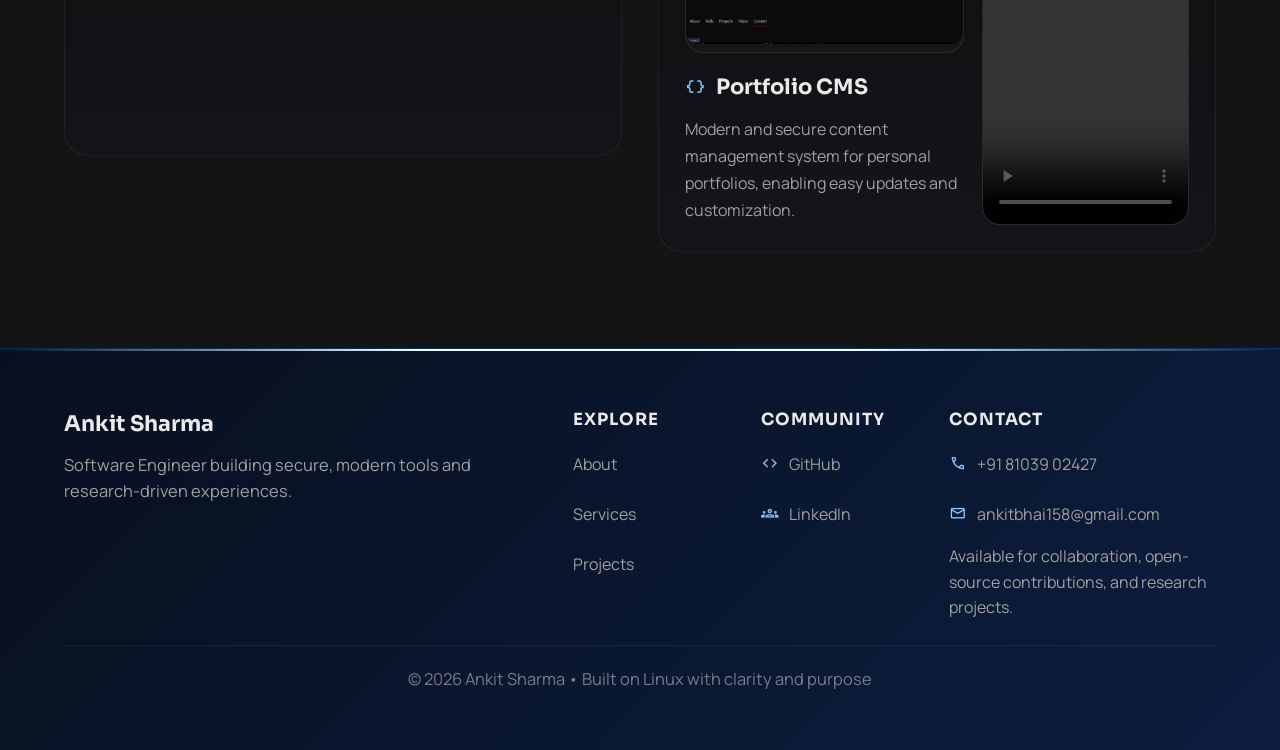
==== commit 5d513ee4: "updated project - portfoliocms" ====
--- a/index.html
+++ b/index.html
@@ -288,13 +288,13 @@
         <div class="card card-featured">
           <div class="card-split-layout">
             <div class="card-main-column">
-              <!-- <div class="media-frame media-frame-single">
-                <img src="files/webdev/Screenshot From 2026-04-04 10-47-39.png" alt="Web Dev template preview">
-                <span class="media-badge">
-                  <span class="material-symbols-outlined">image</span>
-                  Preview
-                </span>
-              </div> -->
+              <div class="media-frame media-frame-single">
+                <img src="files/portfoliocms/Screenshot From 2026-04-08 13-53-41.png" alt="Portfolio CMS preview">
+                <span class="media-badge">
+                  <span class="material-symbols-outlined">image</span>
+                  Preview
+                </span>
+              </div>
               <div class="card-content">
                 <h3>
                   <span class="material-symbols-outlined project-icon">data_object</span>
@@ -307,16 +307,16 @@
               </div>
             </div>
             <div class="card-demo-column">
-              <!-- <div class="media-frame media-frame-demo">
-                <video controls preload="metadata">
-                  <source src="files/webdev/webdev-demo.mp4" type="video/mp4">
-                  Your browser does not support the video tag.
-                </video>
-                <span class="media-badge">
-                  <span class="material-symbols-outlined">play_circle</span>
-                  Demo
-                </span>
-              </div> -->
+              <div class="media-frame media-frame-demo">
+                <video controls preload="metadata">
+                  <source src="files/portfoliocms/demo.mp4" type="video/mp4">
+                  Your browser does not support the video tag.
+                </video>
+                <span class="media-badge">
+                  <span class="material-symbols-outlined">play_circle</span>
+                  Demo
+                </span>
+              </div>
             </div>
           </div>
         </div>
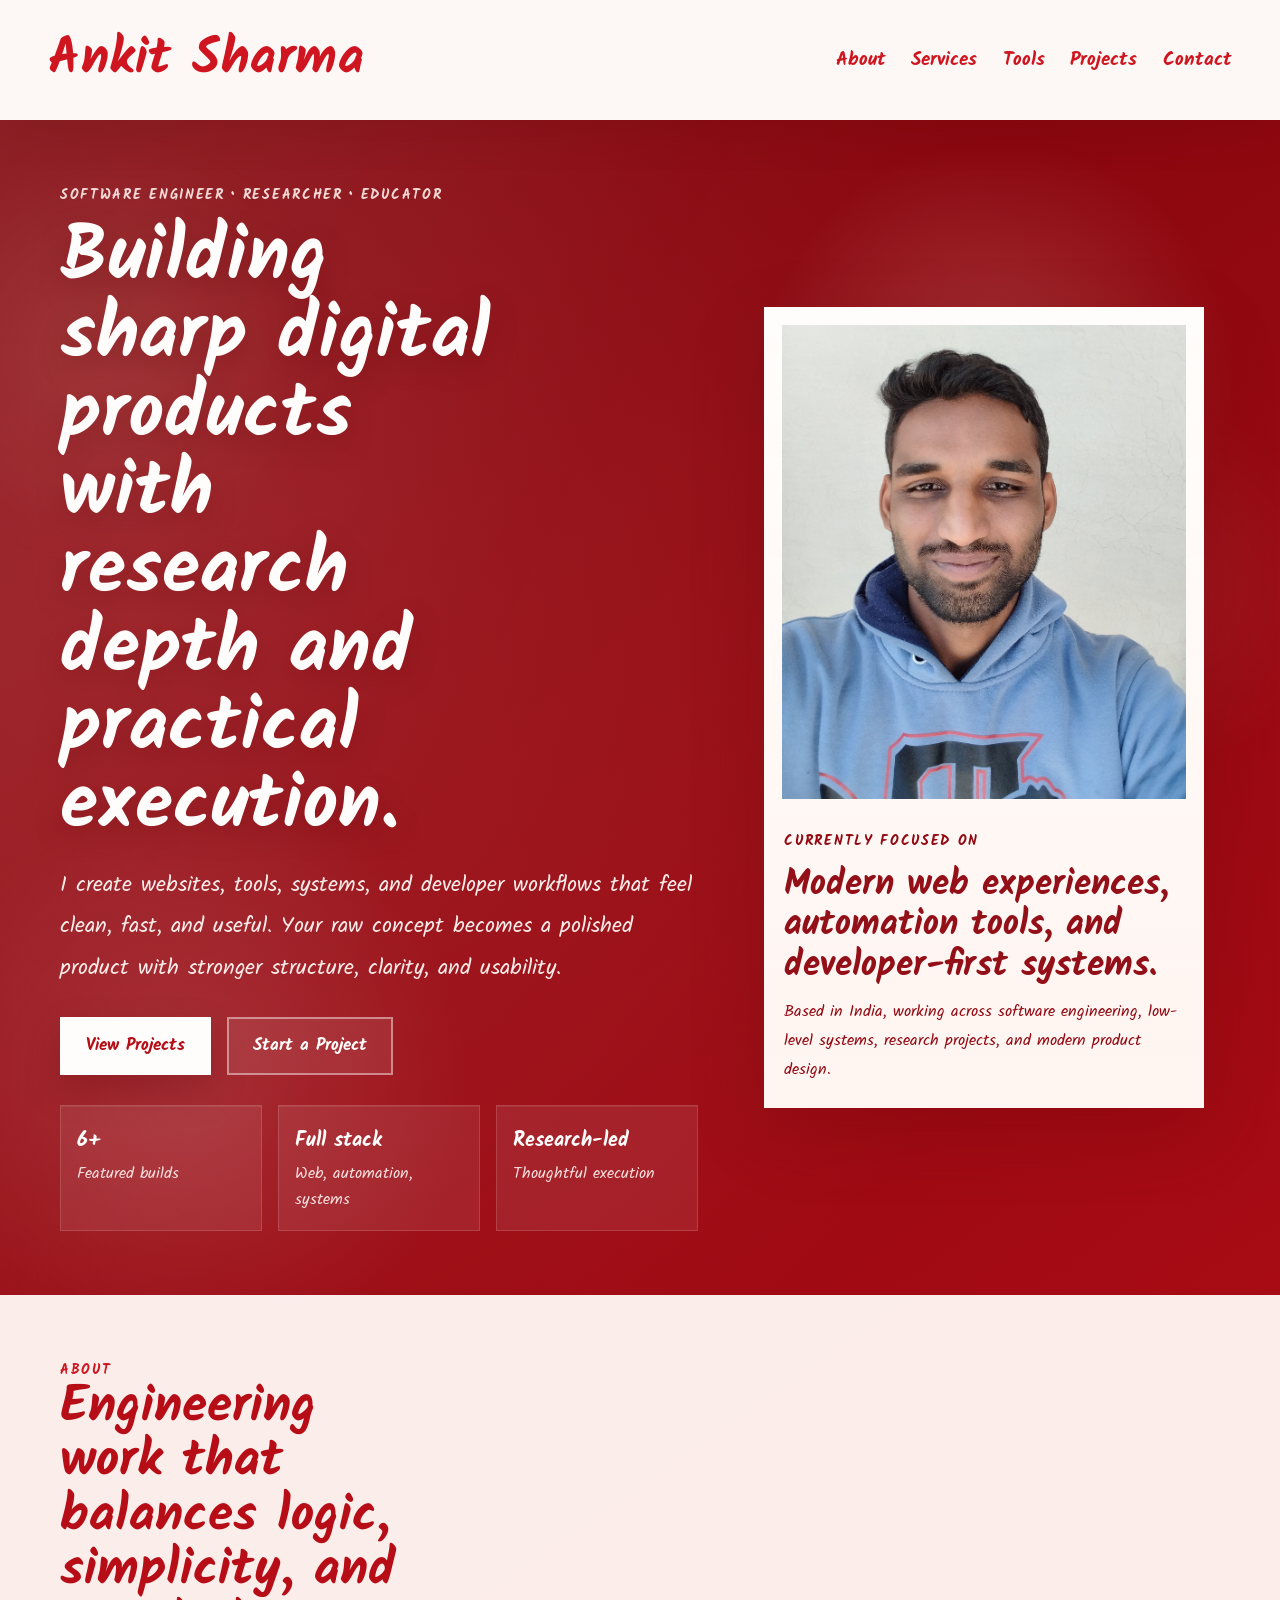
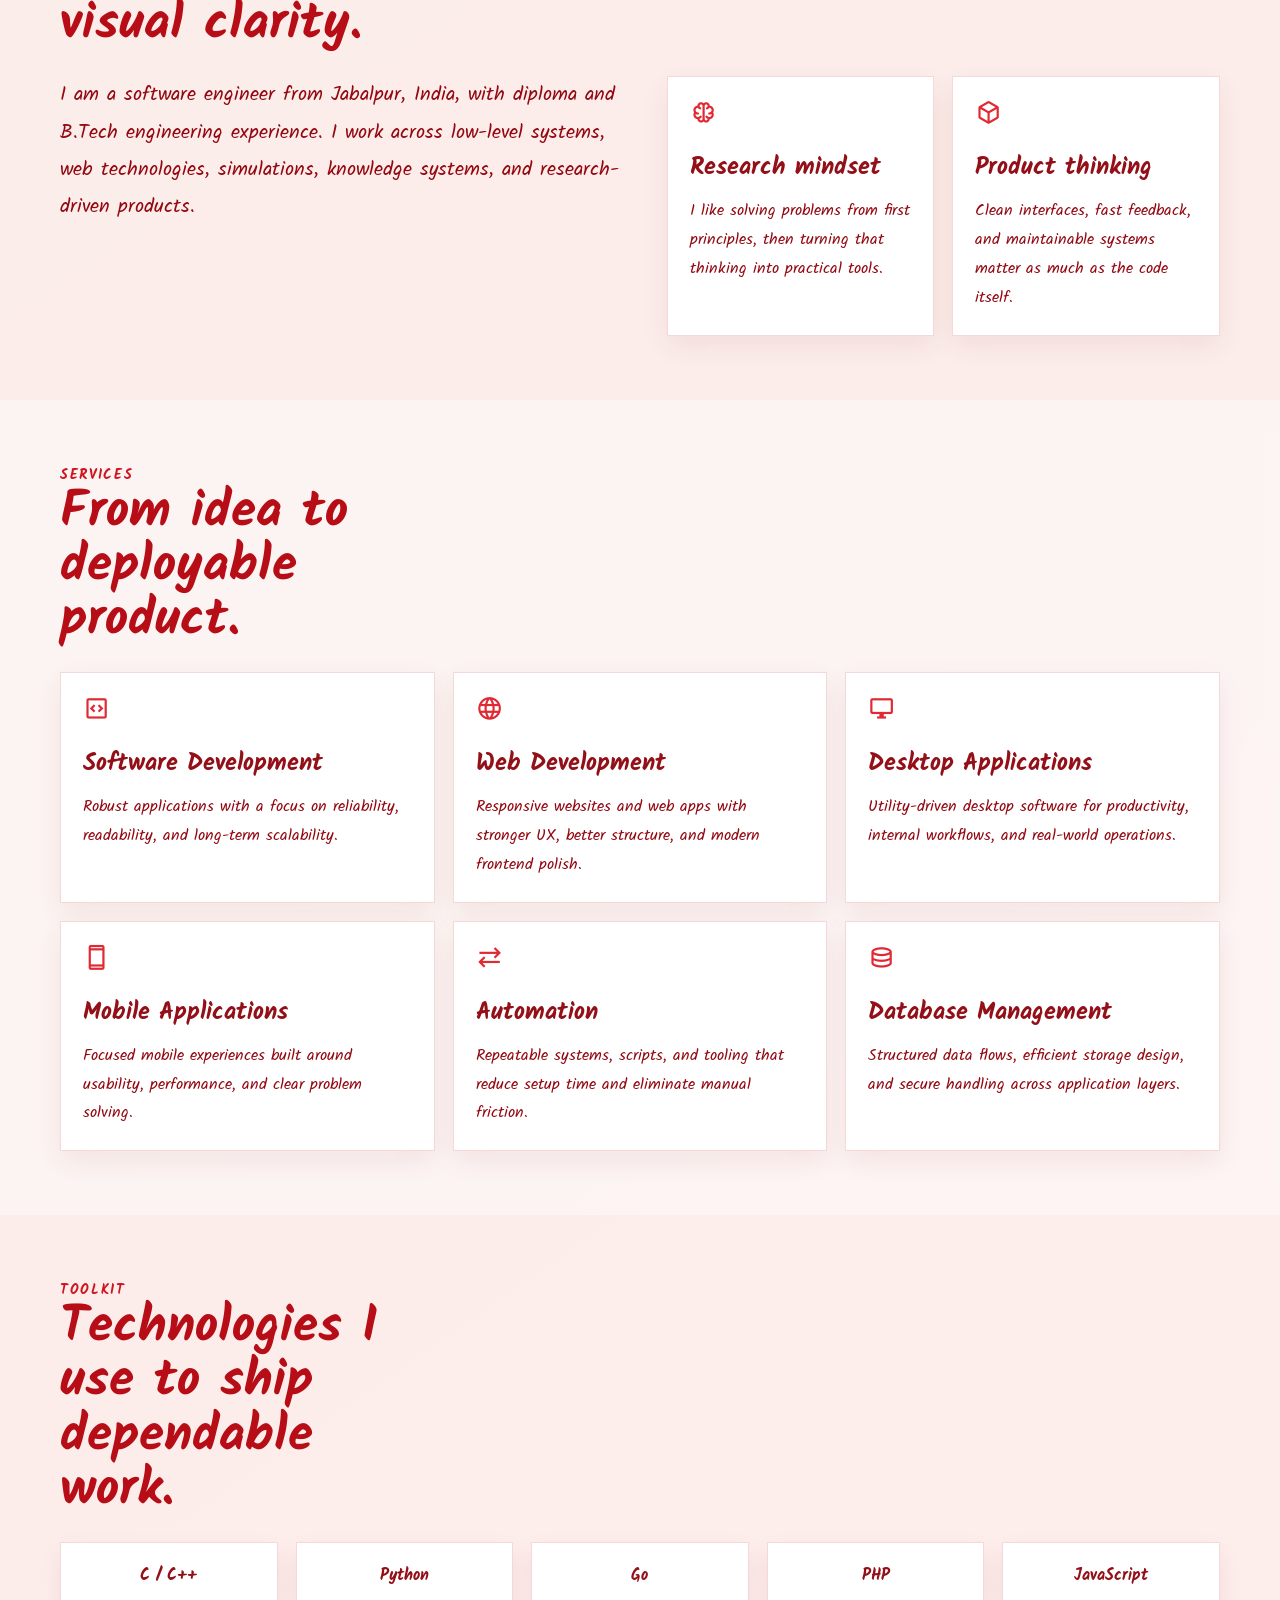
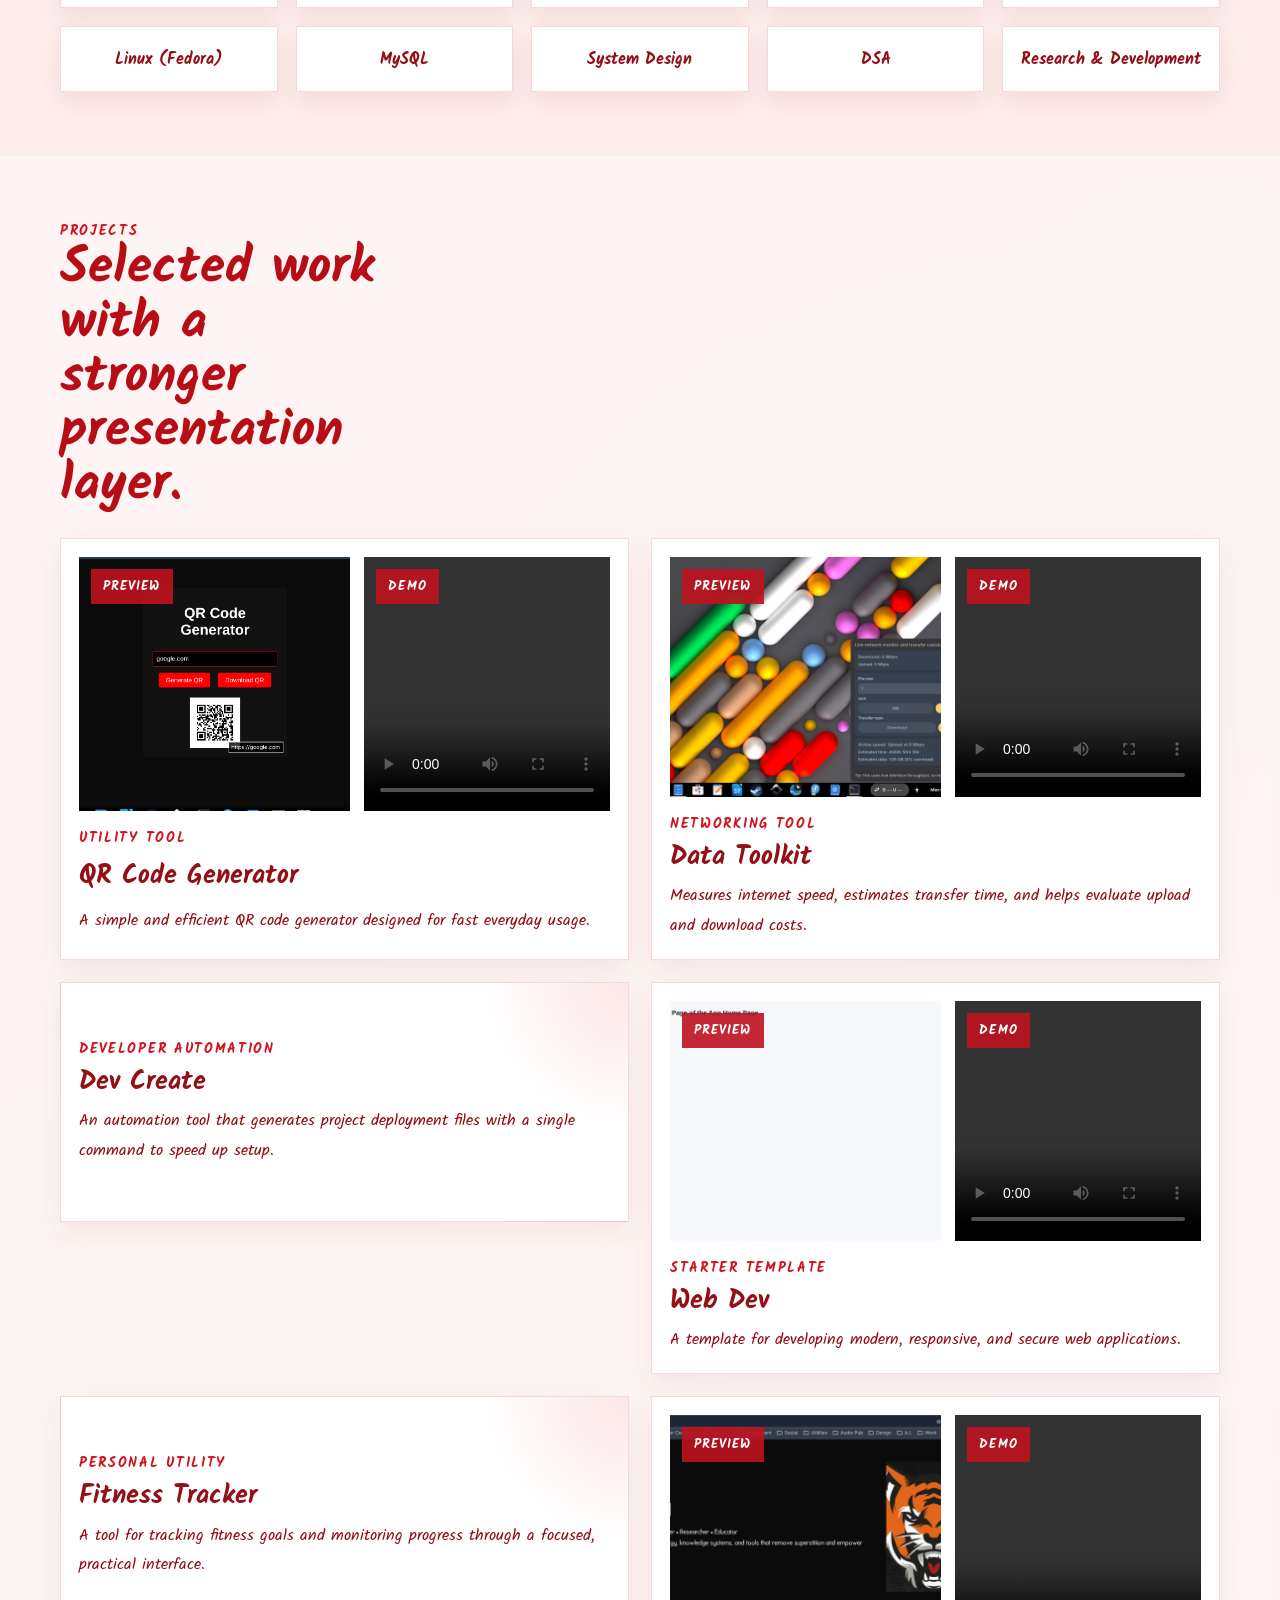
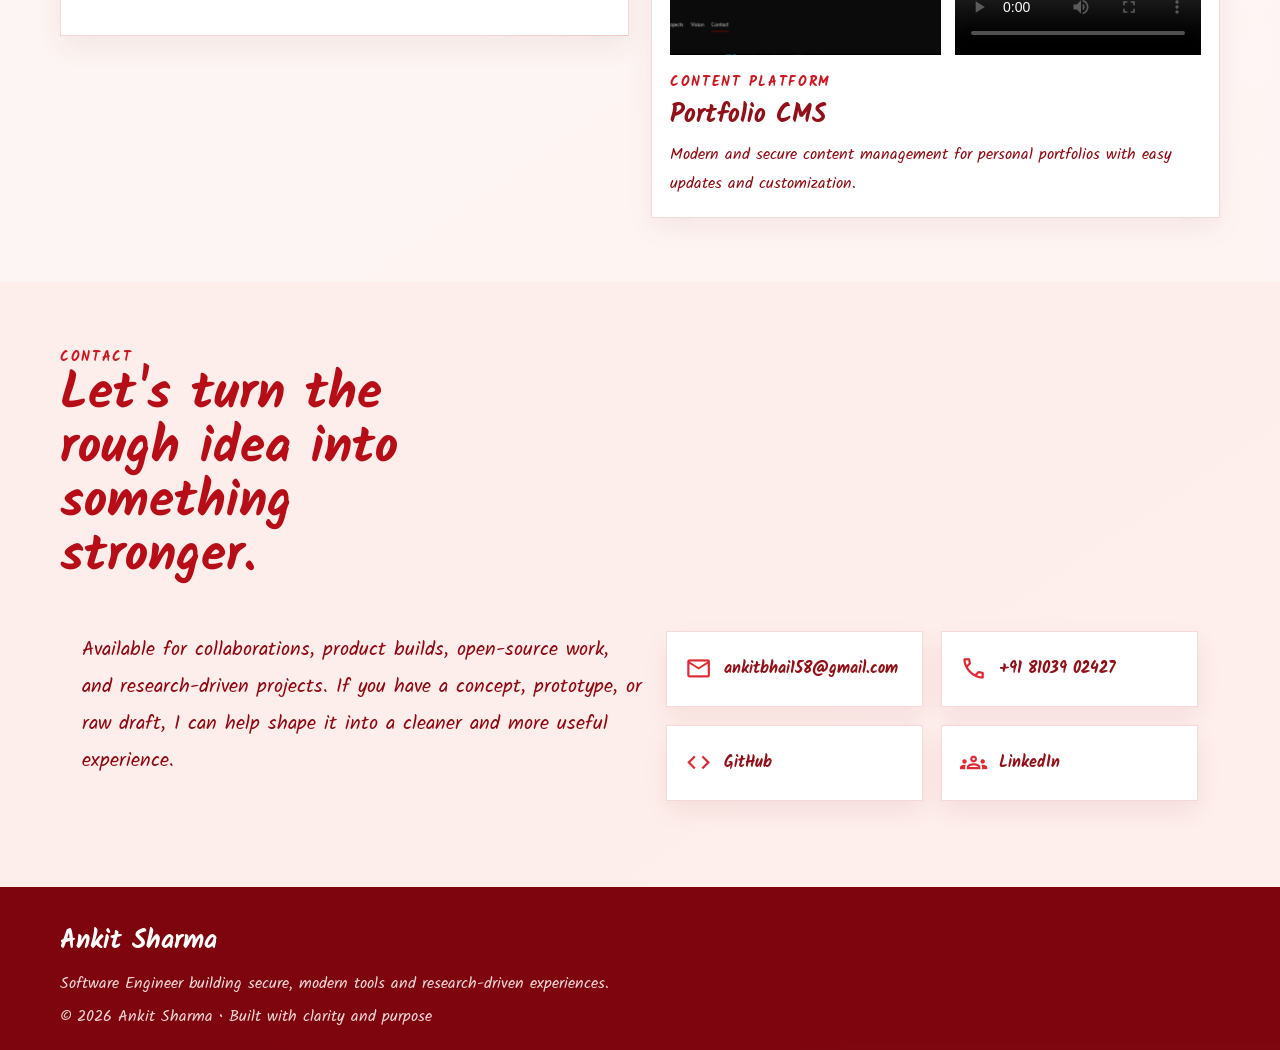
==== commit c868ba00: "updated layout and theme" ====
--- a/index.html
+++ b/index.html
@@ -8,366 +8,336 @@
   <link rel="preconnect" href="https://fonts.googleapis.com">
   <link rel="preconnect" href="https://fonts.gstatic.com" crossorigin>
   <link
-    href="https://fonts.googleapis.com/css2?family=Manrope:wght@400;500;600;700;800&family=Sora:wght@600;700;800&family=Material+Symbols+Outlined:opsz,wght,FILL,GRAD@24,500,0,0"
+    href="https://fonts.googleapis.com/css2?family=Kalam:wght@300;400;700&amp;family=Material+Symbols+Outlined:opsz,wght,FILL,GRAD@24,500,0,0"
     rel="stylesheet">
   <link rel="stylesheet" href="style.css">
   <link rel="shortcut icon" href="files/hero.jpg" type="image/x-icon">
 </head>
 
 <body>
-
-  <!-- HERO -->
-  <section class="hero">
-    <div class="hero-content">
-      <div class="hero-text">
-        <h1>
-          <span class="name-part name-ank">Ank</span><span class="name-part name-it">it</span>
-          <span class="name-part name-sharma">Sharma</span>
-        </h1>
-        <p>
-          Software Engineer • Researcher • Educator<br>
-          Building technology, knowledge systems, and tools that enrich humanity and empower minds.
-        </p>
-
-        <nav class="nav">
-          <a href="#about">About</a>
-          <a href="#services">Services</a>
-          <a href="#tools">Tools</a>
-          <a href="#projects">Projects</a>
-          <a href="#contact">Contact</a>
-        </nav>
-      </div>
-
-      <div class="hero-img">
-        <img src="files/hero.jpg" alt="Ankit Sharma">
-      </div>
-    </div>
-  </section>
-
-  <!-- ABOUT -->
-  <section id="about">
-    <h2><span class="material-symbols-outlined section-icon">person</span>About Me</h2>
-    <p>
-      I am a software engineer from Jabalpur, India, with a background in both
-      diploma and B.Tech engineering. I work across low-level systems,
-      web technologies, simulations, and research-driven projects.
-    </p>
-  </section>
-
-  <!-- SERVICES -->
-  <section id="services">
-    <h2><span class="material-symbols-outlined section-icon">design_services</span>Services</h2>
-    <div class="skills">
-      <div class="skill">Software Development</div>
-      <div class="skill">Web Development</div>
-      <div class="skill">Desktop Applications</div>
-      <div class="skill">Mobile Application</div>
-      <div class="skill">Automation</div>
-      <div class="skill">Database Management</div>
-    </div>
-  </section>
-
-  <!-- TOOLS -->
-  <section id="tools">
-    <h2><span class="material-symbols-outlined section-icon">terminal</span>Tools</h2>
-    <div class="skills">
-      <div class="skill">C / C++</div>
-      <div class="skill">Python</div>
-      <div class="skill">Go</div>
-      <div class="skill">PHP</div>
-      <div class="skill">JavaScript</div>
-      <div class="skill">Linux (Fedora)</div>
-      <div class="skill">MySQL</div>
-      <div class="skill">System Design</div>
-      <div class="skill">DSA</div>
-      <div class="skill">Research & Development</div>
-    </div>
-  </section>
-
-  <!-- PROJECTS -->
-  <section id="projects">
-    <h2><span class="material-symbols-outlined section-icon">deployed_code</span>Projects</h2>
-    <div class="projects">
-
-      <!-- PROJECT 1 -->
-      <a href="#" style="text-decoration: none; color: inherit;">
-        <div class="card card-featured">
-          <div class="card-split-layout">
-            <div class="card-main-column">
-              <div class="media-frame media-frame-single">
-                <img src="files/qr-generator/Screenshot From 2026-03-28 21-28-20.png" alt="QR Code Generator preview">
-                <span class="media-badge">
-                  <span class="material-symbols-outlined">image</span>
-                  Preview
-                </span>
-              </div>
-              <div class="card-content">
-                <h3>
-                  <span class="material-symbols-outlined project-icon">qr_code_2</span>
-                  QR Code Generator
-                </h3>
-                <p>
-                  A simple and efficient QR code generator.
+  <div class="site-shell">
+    <header class="site-header">
+      <a class="brand" href="#top" aria-label="Ankit Sharma home">
+        <span class="brand-text">Ankit Sharma</span>
+      </a>
+
+      <nav class="site-nav" aria-label="Primary navigation">
+        <a href="#about">About</a>
+        <a href="#services">Services</a>
+        <a href="#tools">Tools</a>
+        <a href="#projects">Projects</a>
+        <a href="#contact">Contact</a>
+      </nav>
+    </header>
+
+    <main id="top">
+      <section class="hero">
+        <div class="hero-backdrop"></div>
+
+        <div class="hero-copy">
+          <p class="eyebrow">Software Engineer • Researcher • Educator</p>
+          <h1>Building sharp digital products with research depth and practical execution.</h1>
+          <p class="hero-summary">
+            I create websites, tools, systems, and developer workflows that feel clean, fast, and useful. Your raw
+            concept becomes a polished product with stronger structure, clarity, and usability.
+          </p>
+
+          <div class="hero-actions">
+            <a class="button button-primary" href="#projects">View Projects</a>
+            <a class="button button-secondary" href="#contact">Start a Project</a>
+          </div>
+
+          <div class="hero-metrics">
+            <article>
+              <span class="metric-value">6+</span>
+              <span class="metric-label">Featured builds</span>
+            </article>
+            <article>
+              <span class="metric-value">Full stack</span>
+              <span class="metric-label">Web, automation, systems</span>
+            </article>
+            <article>
+              <span class="metric-value">Research-led</span>
+              <span class="metric-label">Thoughtful execution</span>
+            </article>
+          </div>
+        </div>
+
+        <aside class="hero-spotlight">
+          <div class="portrait-card">
+            <div class="portrait-frame">
+              <img src="files/hero.jpg" alt="Portrait of Ankit Sharma">
+            </div>
+
+            <div class="portrait-content">
+              <p class="portrait-kicker">Currently focused on</p>
+              <h2>Modern web experiences, automation tools, and developer-first systems.</h2>
+              <p>
+                Based in India, working across software engineering, low-level systems, research projects, and modern
+                product design.
+              </p>
+            </div>
+          </div>
+        </aside>
+      </section>
+
+      <section id="about" class="content-section section-light">
+        <div class="section-heading">
+          <p class="section-label">About</p>
+          <h2>Engineering work that balances logic, simplicity, and visual clarity.</h2>
+        </div>
+
+        <div class="about-grid">
+          <p class="lead-text">
+            I am a software engineer from Jabalpur, India, with diploma and B.Tech engineering experience. I work
+            across low-level systems, web technologies, simulations, knowledge systems, and research-driven products.
+          </p>
+
+          <div class="about-panels">
+            <article class="info-panel">
+              <span class="material-symbols-outlined section-icon">neurology</span>
+              <h3>Research mindset</h3>
+              <p>I like solving problems from first principles, then turning that thinking into practical tools.</p>
+            </article>
+
+            <article class="info-panel">
+              <span class="material-symbols-outlined section-icon">deployed_code</span>
+              <h3>Product thinking</h3>
+              <p>Clean interfaces, fast feedback, and maintainable systems matter as much as the code itself.</p>
+            </article>
+          </div>
+        </div>
+      </section>
+
+      <section id="services" class="content-section">
+        <div class="section-heading">
+          <p class="section-label">Services</p>
+          <h2>From idea to deployable product.</h2>
+        </div>
+
+        <div class="tile-grid">
+          <article class="tile">
+            <span class="material-symbols-outlined section-icon">code_blocks</span>
+            <h3>Software Development</h3>
+            <p>Robust applications with a focus on reliability, readability, and long-term scalability.</p>
+          </article>
+
+          <article class="tile">
+            <span class="material-symbols-outlined section-icon">language</span>
+            <h3>Web Development</h3>
+            <p>Responsive websites and web apps with stronger UX, better structure, and modern frontend polish.</p>
+          </article>
+
+          <article class="tile">
+            <span class="material-symbols-outlined section-icon">desktop_windows</span>
+            <h3>Desktop Applications</h3>
+            <p>Utility-driven desktop software for productivity, internal workflows, and real-world operations.</p>
+          </article>
+
+          <article class="tile">
+            <span class="material-symbols-outlined section-icon">smartphone</span>
+            <h3>Mobile Applications</h3>
+            <p>Focused mobile experiences built around usability, performance, and clear problem solving.</p>
+          </article>
+
+          <article class="tile">
+            <span class="material-symbols-outlined section-icon">sync_alt</span>
+            <h3>Automation</h3>
+            <p>Repeatable systems, scripts, and tooling that reduce setup time and eliminate manual friction.</p>
+          </article>
+
+          <article class="tile">
+            <span class="material-symbols-outlined section-icon">database</span>
+            <h3>Database Management</h3>
+            <p>Structured data flows, efficient storage design, and secure handling across application layers.</p>
+          </article>
+        </div>
+      </section>
+
+      <section id="tools" class="content-section section-light">
+        <div class="section-heading">
+          <p class="section-label">Toolkit</p>
+          <h2>Technologies I use to ship dependable work.</h2>
+        </div>
+
+        <div class="chip-grid">
+          <span class="chip">C / C++</span>
+          <span class="chip">Python</span>
+          <span class="chip">Go</span>
+          <span class="chip">PHP</span>
+          <span class="chip">JavaScript</span>
+          <span class="chip">Linux (Fedora)</span>
+          <span class="chip">MySQL</span>
+          <span class="chip">System Design</span>
+          <span class="chip">DSA</span>
+          <span class="chip">Research &amp; Development</span>
+        </div>
+      </section>
+
+      <section id="projects" class="content-section">
+        <div class="section-heading">
+          <p class="section-label">Projects</p>
+          <h2>Selected work with a stronger presentation layer.</h2>
+        </div>
+
+        <div class="projects">
+          <a class="project-link" href="#">
+            <article class="project-card">
+              <div class="project-media">
+                <div class="media-frame media-preview">
+                  <img src="files/qr-generator/Screenshot From 2026-03-28 21-28-20.png" alt="QR Code Generator preview">
+                  <span class="media-badge">Preview</span>
+                </div>
+                <div class="media-frame media-demo">
+                  <video controls preload="metadata">
+                    <source src="files/qr-generator/demo.mp4" type="video/mp4">
+                  </video>
+                  <span class="media-badge">Demo</span>
+                </div>
+              </div>
+
+              <div class="project-body">
+                <p class="project-type">Utility Tool</p>
+                <h3>QR Code Generator</h3>
+                <p>A simple and efficient QR code generator designed for fast everyday usage.</p>
+              </div>
+            </article>
+          </a>
+
+          <a class="project-link" href="#">
+            <article class="project-card">
+              <div class="project-media">
+                <div class="media-frame media-preview">
+                  <img src="files/data_toolkit/Screenshot From 2026-03-30 14-53-03.png" alt="Data Toolkit preview">
+                  <span class="media-badge">Preview</span>
+                </div>
+                <div class="media-frame media-demo">
+                  <video controls preload="metadata">
+                    <source src="files/data_toolkit/demo.mp4" type="video/mp4">
+                  </video>
+                  <span class="media-badge">Demo</span>
+                </div>
+              </div>
+
+              <div class="project-body">
+                <p class="project-type">Networking Tool</p>
+                <h3>Data Toolkit</h3>
+                <p>Measures internet speed, estimates transfer time, and helps evaluate upload and download costs.</p>
+              </div>
+            </article>
+          </a>
+
+          <a class="project-link" href="#">
+            <article class="project-card project-card-text">
+              <div class="project-body">
+                <p class="project-type">Developer Automation</p>
+                <h3>Dev Create</h3>
+                <p>An automation tool that generates project deployment files with a single command to speed up setup.
                 </p>
               </div>
-            </div>
-            <div class="card-demo-column">
-              <div class="media-frame media-frame-demo">
-                <video controls preload="metadata">
-                  <source src="files/qr-generator/demo.mp4" type="video/mp4">
-                  Your browser does not support the video tag.
-                </video>
-                <span class="media-badge">
-                  <span class="material-symbols-outlined">play_circle</span>
-                  Demo
-                </span>
-              </div>
-            </div>
-          </div>
-        </div>
-      </a>
-
-      <!-- PROJECT 2 -->
-      <a href="#" style="text-decoration: none; color: inherit;">
-        <div class="card card-featured">
-          <div class="card-split-layout">
-            <div class="card-main-column">
-              <div class="media-frame media-frame-single">
-                <img src="files/data_toolkit/Screenshot From 2026-03-30 14-53-03.png" alt="Data Toolkit preview">
-                <span class="media-badge">
-                  <span class="material-symbols-outlined">image</span>
-                  Preview
-                </span>
-              </div>
-              <div class="card-content">
-                <h3>
-                  <span class="material-symbols-outlined project-icon">data_object</span>
-                  Data Toolkit
-                </h3>
-                <p>
-                  A tool which calculate the current internet speed of upload and download and show it in the panel also
-                  calculates the time and actual data amount cost to upload and download the given data amount.
-                </p>
-              </div>
-            </div>
-            <div class="card-demo-column">
-              <div class="media-frame media-frame-demo">
-                <video controls preload="metadata">
-                  <source src="files/data_toolkit/demo.mp4" type="video/mp4">
-                  Your browser does not support the video tag.
-                </video>
-                <span class="media-badge">
-                  <span class="material-symbols-outlined">play_circle</span>
-                  Demo
-                </span>
-              </div>
-            </div>
-          </div>
-        </div>
-      </a>
-
-      <!-- PROJECT 3 -->
-      <a href="#" style="text-decoration: none; color: inherit;">
-        <div class="card card-featured">
-          <div class="card-split-layout">
-            <div class="card-main-column">
-              <!-- <div class="media-frame media-frame-single">
-                <img src="files/dev_create/" alt="Dev create preview">
-                <span class="media-badge">
-                  <span class="material-symbols-outlined">image</span>
-                  Preview
-                </span>
-              </div> -->
-              <div class="card-content">
-                <h3>
-                  <span class="material-symbols-outlined project-icon">data_object</span>
-                  Dev Create
-                </h3>
-                <p>
-                  An automation tool for developers to create projects deployment files with a single command,
-                  streamlining
-                  the
-                  setup process and boosting productivity.
-                </p>
-              </div>
-            </div>
-            <div class="card-demo-column">
-              <!-- <div class="media-frame media-frame-demo">
-                <video controls preload="metadata">
-                  <source src="files/dev_create/dev-create.mp4" type="video/mp4">
-                  Your browser does not support the video tag.
-                </video>
-                <span class="media-badge">
-                  <span class="material-symbols-outlined">play_circle</span>
-                  Demo
-                </span>
-              </div> -->
-            </div>
-          </div>
-        </div>
-      </a>
-
-      <!-- PROJECT 4 -->
-      <a href="#" style="text-decoration: none; color: inherit;">
-        <div class="card card-featured">
-          <div class="card-split-layout">
-            <div class="card-main-column">
-              <div class="media-frame media-frame-single">
-                <img src="files/webdev/Screenshot From 2026-04-04 10-47-39.png" alt="Web Dev template preview">
-                <span class="media-badge">
-                  <span class="material-symbols-outlined">image</span>
-                  Preview
-                </span>
-              </div>
-              <div class="card-content">
-                <h3>
-                  <span class="material-symbols-outlined project-icon">data_object</span>
-                  Web Dev
-                </h3>
-                <p>
-                  A Template for developing modern, responsive, and secure web applications.
-                </p>
-              </div>
-            </div>
-            <div class="card-demo-column">
-              <div class="media-frame media-frame-demo">
-                <video controls preload="metadata">
-                  <source src="files/webdev/demo.mp4" type="video/mp4">
-                  Your browser does not support the video tag.
-                </video>
-                <span class="media-badge">
-                  <span class="material-symbols-outlined">play_circle</span>
-                  Demo
-                </span>
-              </div>
-            </div>
-          </div>          
-        </div>
-      </a>
-
-      <!-- PROJECT 5 -->
-      <a href="#" style="text-decoration: none; color: inherit;">
-        <div class="card card-featured">
-          <div class="card-split-layout">
-            <div class="card-main-column">
-              <!-- <div class="media-frame media-frame-single">
-                <img src="files/fitness/fitness-preview.png" alt="Fitness Tracker preview">
-                <span class="media-badge">
-                  <span class="material-symbols-outlined">image</span>
-                  Preview
-                </span>
-              </div> -->
-              <div class="card-content">
-                <h3>
-                  <span class="material-symbols-outlined project-icon">data_object</span>
-                  Fitness Tracker
-                </h3>
-                <p>
-                  A tool for tracking fitness goals and monitoring progress.
-                </p>
-              </div>
-            </div>
-            <div class="card-demo-column">
-              <!-- <div class="media-frame media-frame-demo">
-                <video controls preload="metadata">
-                  <source src="files/fitness/fitness-demo.mp4" type="video/mp4">
-                  Your browser does not support the video tag.
-                </video>
-                <span class="media-badge">
-                  <span class="material-symbols-outlined">play_circle</span>
-                  Demo
-                </span>
-              </div> -->
-            </div>
-          </div>
-        </div>
-      </a>
-
-      <!-- PROJECT 6 -->
-      <a href="#" style="text-decoration: none; color: inherit;">
-        <div class="card card-featured">
-          <div class="card-split-layout">
-            <div class="card-main-column">
-              <div class="media-frame media-frame-single">
-                <img src="files/portfoliocms/Screenshot From 2026-04-08 13-53-41.png" alt="Portfolio CMS preview">
-                <span class="media-badge">
-                  <span class="material-symbols-outlined">image</span>
-                  Preview
-                </span>
-              </div>
-              <div class="card-content">
-                <h3>
-                  <span class="material-symbols-outlined project-icon">data_object</span>
-                  Portfolio CMS
-                </h3>
-                <p>
-                  Modern and secure content management system for personal portfolios, enabling easy updates and
-                  customization.
-                </p>
-              </div>
-            </div>
-            <div class="card-demo-column">
-              <div class="media-frame media-frame-demo">
-                <video controls preload="metadata">
-                  <source src="files/portfoliocms/demo.mp4" type="video/mp4">
-                  Your browser does not support the video tag.
-                </video>
-                <span class="media-badge">
-                  <span class="material-symbols-outlined">play_circle</span>
-                  Demo
-                </span>
-              </div>
-            </div>
-          </div>
-        </div>
-      </a>
-    </div>
-  </section>
-
-  <!-- FOOTER -->
-
-  <footer class="footer">
-    <div class="footer-top">
-      <div class="footer-brand">
-        <p class="footer-logo">Ankit Sharma</p>
-        <p class="footer-tagline">
-          Software Engineer building secure, modern tools and research-driven experiences.
-        </p>
-      </div>
-
-      <div class="footer-links">
-        <div class="footer-block">
-          <h4>Explore</h4>
-          <a href="#about">About</a>
-          <a href="#services">Services</a>
-          <a href="#projects">Projects</a>
-        </div>
-
-        <div class="footer-block">
-          <h4>Community</h4>
-          <a href="https://github.com/ankit123618" target="_blank"><span
-              class="material-symbols-outlined footer-icon">code</span>GitHub</a>
-          <a href="https://www.linkedin.com/in/ankitbhai158" target="_blank"><span
-              class="material-symbols-outlined footer-icon">groups</span>LinkedIn</a>
-          <!-- <a href="#">Flathub</a> -->
-          <!-- <a href="#">PyPI</a> -->
-        </div>
-
-        <div class="footer-block">
-          <h4>Contact</h4>
-          <a href="tel:+918103902427"><span class="material-symbols-outlined footer-icon">call</span>+91 81039 02427</a>
-          <a href="mailto:ankitbhai158@gmail.com"><span
-              class="material-symbols-outlined footer-icon">mail</span>ankitbhai158@gmail.com</a>
-          <p>Available for collaboration, open-source contributions, and research projects.</p>
-        </div>
-      </div>
-    </div>
-
-    <div class="footer-bottom">
-      <p>© 2026 Ankit Sharma • Built on Linux with clarity and purpose</p>
-    </div>
-  </footer>
-
+            </article>
+          </a>
+
+          <a class="project-link" href="#">
+            <article class="project-card">
+              <div class="project-media">
+                <div class="media-frame media-preview">
+                  <img src="files/webdev/Screenshot From 2026-04-04 10-47-39.png" alt="Web Dev template preview">
+                  <span class="media-badge">Preview</span>
+                </div>
+                <div class="media-frame media-demo">
+                  <video controls preload="metadata">
+                    <source src="files/webdev/demo.mp4" type="video/mp4">
+                  </video>
+                  <span class="media-badge">Demo</span>
+                </div>
+              </div>
+
+              <div class="project-body">
+                <p class="project-type">Starter Template</p>
+                <h3>Web Dev</h3>
+                <p>A template for developing modern, responsive, and secure web applications.</p>
+              </div>
+            </article>
+          </a>
+
+          <a class="project-link" href="#">
+            <article class="project-card project-card-text">
+              <div class="project-body">
+                <p class="project-type">Personal Utility</p>
+                <h3>Fitness Tracker</h3>
+                <p>A tool for tracking fitness goals and monitoring progress through a focused, practical interface.</p>
+              </div>
+            </article>
+          </a>
+
+          <a class="project-link" href="#">
+            <article class="project-card">
+              <div class="project-media">
+                <div class="media-frame media-preview">
+                  <img src="files/portfoliocms/Screenshot From 2026-04-08 13-53-41.png" alt="Portfolio CMS preview">
+                  <span class="media-badge">Preview</span>
+                </div>
+                <div class="media-frame media-demo">
+                  <video controls preload="metadata">
+                    <source src="files/portfoliocms/demo.mp4" type="video/mp4">
+                  </video>
+                  <span class="media-badge">Demo</span>
+                </div>
+              </div>
+
+              <div class="project-body">
+                <p class="project-type">Content Platform</p>
+                <h3>Portfolio CMS</h3>
+                <p>Modern and secure content management for personal portfolios with easy updates and customization.</p>
+              </div>
+            </article>
+          </a>
+        </div>
+      </section>
+
+      <section id="contact" class="content-section contact-section">
+        <div class="section-heading">
+          <p class="section-label">Contact</p>
+          <h2>Let&apos;s turn the rough idea into something stronger.</h2>
+        </div>
+
+        <div class="contact-panel">
+          <div class="contact-copy">
+            <p>
+              Available for collaborations, product builds, open-source work, and research-driven projects. If you have
+              a concept, prototype, or raw draft, I can help shape it into a cleaner and more useful experience.
+            </p>
+          </div>
+
+          <div class="contact-links">
+            <a href="mailto:ankitbhai158@gmail.com">
+              <span class="material-symbols-outlined">mail</span>
+              ankitbhai158@gmail.com
+            </a>
+            <a href="tel:+918103902427">
+              <span class="material-symbols-outlined">call</span>
+              +91 81039 02427
+            </a>
+            <a href="https://github.com/ankit123618" target="_blank" rel="noreferrer">
+              <span class="material-symbols-outlined">code</span>
+              GitHub
+            </a>
+            <a href="https://www.linkedin.com/in/ankitbhai158" target="_blank" rel="noreferrer">
+              <span class="material-symbols-outlined">groups</span>
+              LinkedIn
+            </a>
+          </div>
+        </div>
+      </section>
+    </main>
+
+    <footer class="site-footer">
+      <p class="footer-logo">Ankit Sharma</p>
+      <p class="footer-note">Software Engineer building secure, modern tools and research-driven experiences.</p>
+      <p class="footer-bottom">© 2026 Ankit Sharma • Built with clarity and purpose</p>
+    </footer>
+  </div>
 </body>
 
-</html>+</html>
--- a/style.css
+++ b/style.css
@@ -1,847 +1,813 @@
 :root {
-  --bg: #151414;
-  --card: #141414;
-  --text: #eaeaea;
-  --muted: #a0a0a0;
-  --accent: #292424;
-  --footer: #0c1d3e;
-  --primary-accent: #ffffff;
-  --secondary-accent: #ffffff;
-  --red-accent: #e81004;
-}
-
-* { 
-  box-sizing: border-box; 
+  --red-900: #78050c;
+  --red-800: #930811;
+  --red-700: #b60d17;
+  --red-600: #cf1620;
+  --red-500: #e12933;
+  --red-400: #f15157;
+  --white: #fffdfb;
+  --white-soft: rgba(255, 253, 251, 0.84);
+  --line: rgba(183, 18, 27, 0.16);
+  --ink-red: #931018;
+  --shadow: 0 24px 70px rgba(85, 0, 7, 0.2);
+  --header-height: 120px;
+  --max-content: 1240px;
+}
+
+* {
+  box-sizing: border-box;
 }
 
 html {
   scroll-behavior: smooth;
 }
 
-/* ---------- Animations ---------- */
-@keyframes electricity {
-  0% {
-    text-shadow: 0 0 10px rgba(0, 132, 255, 0.5),
-                 0 0 20px rgba(0, 212, 255, 0.3);
-    filter: brightness(1);
-  }
-  50% {
-    text-shadow: 0 0 20px rgba(0, 132, 255, 0.8),
-                 0 0 40px rgba(0, 212, 255, 0.6),
-                 0 0 60px rgba(0, 132, 255, 0.4);
-    filter: brightness(1.2);
-  }
-  100% {
-    text-shadow: 0 0 10px rgba(0, 132, 255, 0.5),
-                 0 0 20px rgba(0, 212, 255, 0.3);
-    filter: brightness(1);
-  }
-}
-
-@keyframes glow-pulse {
-  0%, 100% {
-    box-shadow: 0 0 10px rgba(0, 132, 255, 0.3),
-                inset 0 0 10px rgba(0, 132, 255, 0.1);
-  }
-  50% {
-    box-shadow: 0 0 30px rgba(0, 132, 255, 0.6),
-                0 0 60px rgba(0, 212, 255, 0.4),
-                inset 0 0 20px rgba(0, 132, 255, 0.2);
-  }
-}
-
-@keyframes flicker {
-  0%, 100% { opacity: 1; }
-  33% { opacity: 0.95; }
-  66% { opacity: 0.98; }
-}
-
 body {
   margin: 0;
-  font-family: 'Manrope', system-ui, -apple-system, sans-serif;
-  background: var(--bg);
-  color: var(--text);
-  line-height: 1.75;
-}
-
-/* ---------- Typography ---------- */
-h1, h2 {
-  margin: 0 0 20px;
-  font-weight: 700;
-}
-
-h1 {
-  font-size: 2rem;
-  font-family: 'Sora', sans-serif;
-}
-
-h2 {
-  font-size: 1.8rem;
-  font-family: 'Sora', sans-serif;
-}
-
-h3 {
-  font-size: 1.18rem;
-  margin: 10px 0;
-  font-family: 'Sora', sans-serif;
-}
-
-p {
-  color: var(--muted);
-  line-height: 1.8;
+  font-family: "Kalam", cursive;
+  color: var(--white);
+  background:
+    radial-gradient(circle at 10% 10%, rgba(255, 151, 151, 0.18), transparent 18%),
+    radial-gradient(circle at 88% 72%, rgba(255, 110, 118, 0.16), transparent 20%),
+    linear-gradient(145deg, var(--red-900) 0%, var(--red-700) 42%, var(--red-500) 100%);
+  overflow-x: hidden;
+}
+
+body::before,
+body::after {
+  content: "";
+  position: fixed;
+  inset: auto;
+  width: 38vw;
+  height: 38vw;
+  pointer-events: none;
+  filter: blur(28px);
+  opacity: 0.28;
+  z-index: 0;
+  animation: drift 15s ease-in-out infinite alternate;
+}
+
+body::before {
+  top: 12%;
+  left: -10%;
+  background: radial-gradient(circle, rgba(255, 226, 195, 0.36), transparent 62%);
+}
+
+body::after {
+  right: -10%;
+  bottom: 8%;
+  background: radial-gradient(circle, rgba(255, 255, 255, 0.22), transparent 58%);
+  animation-duration: 18s;
+}
+
+img,
+video {
+  display: block;
+  max-width: 100%;
+}
+
+a {
+  color: inherit;
+}
+
+.site-shell {
+  position: relative;
+  z-index: 1;
+  width: 100%;
+}
+
+.site-header {
+  position: fixed;
+  top: 0;
+  left: 0;
+  right: 0;
+  z-index: 50;
+  display: flex;
+  align-items: center;
+  justify-content: space-between;
+  gap: 20px;
+  min-height: var(--header-height);
+  padding: 20px clamp(16px, 4vw, 48px);
+  background: rgba(255, 253, 251, 0.98);
+  color: var(--ink-red);
+  box-shadow: 0 14px 40px rgba(83, 4, 11, 0.12);
+}
+
+.brand {
+  text-decoration: none;
+}
+
+.brand-text {
+  display: inline-block;
+  font-size: clamp(2.1rem, 4vw, 3.8rem);
+  font-weight: 700;
+  line-height: 1;
+  letter-spacing: 0.01em;
+  color: var(--red-600);
+  animation: inkPulse 5s ease-in-out infinite;
+}
+
+.site-nav {
+  display: flex;
+  align-items: center;
+  justify-content: center;
+  gap: clamp(12px, 2vw, 34px);
+  flex-wrap: wrap;
+}
+
+.site-nav a {
+  position: relative;
+  text-decoration: none;
+  color: var(--red-600);
+  font-size: clamp(1rem, 1.5vw, 1.3rem);
+  font-weight: 700;
+  padding: 6px 0;
+  transition: color 0.3s ease, transform 0.3s ease;
+}
+
+.site-nav a::after {
+  content: "";
+  position: absolute;
+  left: 0;
+  bottom: -6px;
+  width: 100%;
+  height: 3px;
+  background: linear-gradient(90deg, var(--red-400), var(--red-700));
+  transform: scaleX(0);
+  transform-origin: left;
+  transition: transform 0.35s ease;
+}
+
+.site-nav a:hover,
+.site-nav a:focus-visible {
+  color: var(--red-800);
+  transform: translateY(-2px);
+}
+
+.site-nav a:hover::after,
+.site-nav a:focus-visible::after {
+  transform: scaleX(1);
+}
+
+main {
+  padding-top: var(--header-height);
+}
+
+.hero,
+.content-section,
+.site-footer {
+  width: 100%;
+}
+
+.hero {
+  position: relative;
+  display: grid;
+  grid-template-columns: minmax(0, 1.15fr) minmax(280px, 0.85fr);
+  align-items: center;
+  gap: clamp(24px, 4vw, 56px);
+  min-height: calc(100vh - var(--header-height));
+  padding: clamp(34px, 5vw, 68px) clamp(16px, 5vw, 60px);
+  overflow: hidden;
+}
+
+.hero::before {
+  content: "";
+  position: absolute;
+  inset: 0;
+  background:
+    linear-gradient(115deg, rgba(255, 255, 255, 0.06), transparent 42%),
+    radial-gradient(circle at 78% 22%, rgba(255, 236, 220, 0.18), transparent 18%),
+    radial-gradient(circle at 15% 82%, rgba(255, 255, 255, 0.1), transparent 20%);
+  pointer-events: none;
+}
+
+.hero-backdrop {
+  position: absolute;
+  inset: auto 12% 14% auto;
+  width: 340px;
+  height: 340px;
+  border-radius: 50%;
+  background: radial-gradient(circle, rgba(255, 242, 238, 0.18), transparent 65%);
+  animation: floatBlob 10s ease-in-out infinite;
+}
+
+.hero-copy,
+.hero-spotlight {
+  position: relative;
+  z-index: 1;
+}
+
+.eyebrow,
+.section-label,
+.project-type,
+.portrait-kicker {
   margin: 0;
-  font-size: 1.03rem;
-}
-
-/* ---------- Layout ---------- */
-section {
-  padding: 40px 16px;
-  margin: 0 auto 24px;
-  /* max-width: 1200px; */
-}
-
-section:nth-of-type(even) {
-  background: rgba(255, 255, 255, 0.02);
-  border: 1px solid rgba(255, 255, 255, 0.04);
-  border-radius: 28px;
-}
-
-section h2 {
-  position: relative;
-  display: inline-flex;
-  align-items: center;
-  gap: 12px;
-  margin-bottom: 24px;
-  padding-bottom: 10px;
-  font-size: 1.8rem;
-  letter-spacing: 0.04em;
+  color: rgba(255, 243, 238, 0.88);
   text-transform: uppercase;
-}
-
-.section-icon,
-.project-icon,
-.footer-icon,
-.media-badge .material-symbols-outlined {
-  font-family: 'Material Symbols Outlined';
-  font-weight: normal;
-  font-style: normal;
-  line-height: 1;
+  letter-spacing: 0.12em;
+  font-size: 0.88rem;
+  font-weight: 700;
+}
+
+.hero h1,
+.section-heading h2,
+.portrait-content h2,
+.project-body h3,
+.tile h3,
+.info-panel h3 {
+  margin: 0;
+  font-family: "Kalam", cursive;
+  font-weight: 700;
+}
+
+.hero h1 {
+  max-width: 11ch;
+  margin-top: 14px;
+  font-size: clamp(2.6rem, 6vw, 5.5rem);
+  line-height: 1.02;
+  text-shadow: 0 10px 28px rgba(96, 2, 10, 0.26);
+  animation: riseIn 1s ease 0.1s both;
+}
+
+.hero-summary {
+  max-width: 760px;
+  margin: 18px 0 0;
+  color: rgba(255, 248, 244, 0.94);
+  font-size: clamp(1.05rem, 2vw, 1.4rem);
+  line-height: 1.85;
+  animation: riseIn 1s ease 0.25s both;
+}
+
+.hero-actions {
+  display: flex;
+  flex-wrap: wrap;
+  gap: 16px;
+  margin-top: 28px;
+  animation: riseIn 1s ease 0.4s both;
+}
+
+.button {
   display: inline-flex;
   align-items: center;
   justify-content: center;
-  letter-spacing: normal;
-  text-transform: none;
-  white-space: nowrap;
-  word-wrap: normal;
-  direction: ltr;
-  -webkit-font-smoothing: antialiased;
-}
-
-.section-icon {
-  font-size: 1.3em;
-  color: #78c1ff;
-}
-
-section h2::after {
-  content: '';
-  flex: 1;
-  height: 2px;
-  background: linear-gradient(90deg, rgba(0, 132, 255, 0.3), rgba(0, 212, 255, 0.15));
-  margin-left: 14px;
-}
-
-section h2 + p {
-  max-width: 680px;
-  margin-top: -8px;
-  margin-bottom: 28px;
-  color: var(--muted);
-}
-
-/* ---------- Hero ---------- */
-.hero {
-  padding: 32px 16px;
-  min-height: auto;
+  min-height: 58px;
+  padding: 0 24px;
+  border: 2px solid transparent;
+  text-decoration: none;
+  font-size: 1.04rem;
+  font-weight: 700;
+  transition: transform 0.35s ease, box-shadow 0.35s ease, background 0.35s ease, color 0.35s ease;
+}
+
+.button-primary {
+  background: var(--white);
+  color: var(--red-700);
+  box-shadow: 0 16px 36px rgba(84, 0, 6, 0.24);
+}
+
+.button-secondary {
+  border-color: rgba(255, 250, 246, 0.45);
+  background: rgba(255, 255, 255, 0.08);
+  color: var(--white);
+}
+
+.button:hover {
+  transform: translateY(-4px) scale(1.02);
+}
+
+.hero-metrics {
+  display: grid;
+  grid-template-columns: repeat(3, minmax(0, 1fr));
+  gap: 16px;
+  margin-top: 30px;
+  animation: riseIn 1s ease 0.55s both;
+}
+
+.hero-metrics article {
+  padding: 18px 16px;
+  background: rgba(255, 255, 255, 0.08);
+  border: 1px solid rgba(255, 250, 248, 0.14);
+  box-shadow: inset 0 1px 0 rgba(255, 255, 255, 0.08);
+  transition: transform 0.35s ease, background 0.35s ease;
+}
+
+.hero-metrics article:hover {
+  transform: translateY(-4px);
+  background: rgba(255, 255, 255, 0.12);
+}
+
+.metric-value {
+  display: block;
+  font-size: 1.28rem;
+  font-weight: 700;
+}
+
+.metric-label {
+  display: block;
+  margin-top: 4px;
+  color: rgba(255, 243, 239, 0.9);
+  line-height: 1.6;
+}
+
+.hero-spotlight {
   display: flex;
+  justify-content: center;
+}
+
+.portrait-card {
+  width: min(100%, 440px);
+  background:
+    linear-gradient(180deg, rgba(255, 253, 251, 0.98), rgba(255, 244, 240, 0.95)),
+    var(--white);
+  color: var(--ink-red);
+  box-shadow: var(--shadow);
+  transform: translateY(0);
+  animation: floatCard 7s ease-in-out infinite;
+}
+
+.portrait-frame {
+  padding: 18px 18px 0;
+}
+
+.portrait-frame img {
+  width: 100%;
+  aspect-ratio: 4 / 4.7;
+  object-fit: cover;
+}
+
+.portrait-content {
+  padding: 18px 20px 24px;
+}
+
+.portrait-kicker,
+.section-label,
+.project-type {
+  color: var(--red-600);
+}
+
+.portrait-content h2 {
+  margin-top: 10px;
+  font-size: clamp(1.55rem, 3vw, 2.2rem);
+  line-height: 1.15;
+}
+
+.portrait-content p {
+  margin: 12px 0 0;
+  color: var(--red-800);
+  line-height: 1.8;
+}
+
+.content-section {
+  padding: clamp(34px, 5vw, 64px) clamp(16px, 5vw, 60px);
+}
+
+.content-section:nth-of-type(odd) {
+  background: rgba(255, 254, 252, 0.96);
+}
+
+.content-section:nth-of-type(even) {
+  background: rgba(255, 247, 244, 0.96);
+}
+
+.section-heading {
+  max-width: var(--max-content);
+  margin: 0 auto 24px;
+}
+
+.section-heading h2 {
+  max-width: 13ch;
+  color: var(--red-700);
+  font-size: clamp(2rem, 4vw, 3.6rem);
+  line-height: 1.06;
+}
+
+.about-grid,
+.contact-panel,
+.projects {
+  max-width: var(--max-content);
+  margin: 0 auto;
+}
+
+.about-grid,
+.contact-panel {
+  display: grid;
+  grid-template-columns: minmax(0, 1fr) minmax(0, 0.95fr);
+  gap: 24px;
+  align-items: start;
+}
+
+.lead-text,
+.contact-copy p {
+  margin: 0;
+  color: var(--red-800);
+  font-size: clamp(1rem, 1.8vw, 1.22rem);
+  line-height: 1.9;
+}
+
+.about-panels,
+.tile-grid,
+.chip-grid,
+.contact-links {
+  display: grid;
+  gap: 18px;
+}
+
+.about-panels {
+  grid-template-columns: repeat(2, minmax(0, 1fr));
+}
+
+.info-panel,
+.tile,
+.project-card,
+.contact-links a,
+.chip {
+  background: rgba(255, 255, 255, 0.98);
+  color: var(--ink-red);
+  border: 1px solid var(--line);
+  box-shadow: 0 10px 26px rgba(116, 10, 18, 0.07);
+  transition: transform 0.35s ease, box-shadow 0.35s ease, background 0.35s ease;
+}
+
+.info-panel,
+.tile {
+  padding: 22px;
+}
+
+.section-icon,
+.contact-links .material-symbols-outlined {
+  color: var(--red-500);
+  font-size: 1.7rem;
+}
+
+.info-panel:hover,
+.tile:hover,
+.project-card:hover,
+.contact-links a:hover,
+.chip:hover {
+  transform: translateY(-6px);
+  box-shadow: 0 20px 36px rgba(116, 10, 18, 0.12);
+}
+
+.info-panel h3,
+.tile h3 {
+  margin-top: 14px;
+  font-size: 1.5rem;
+}
+
+.info-panel p,
+.tile p {
+  margin: 10px 0 0;
+  color: var(--red-800);
+  line-height: 1.8;
+}
+
+.tile-grid {
+  max-width: var(--max-content);
+  margin: 0 auto;
+  grid-template-columns: repeat(3, minmax(0, 1fr));
+}
+
+.chip-grid {
+  max-width: var(--max-content);
+  margin: 0 auto;
+  grid-template-columns: repeat(5, minmax(0, 1fr));
+}
+
+.chip {
+  display: inline-flex;
   align-items: center;
   justify-content: center;
-  background: radial-gradient(circle at top left, rgba(0, 132, 255, 0.08), transparent 32%),
-              radial-gradient(circle at bottom right, rgba(232, 16, 4, 0.06), transparent 28%);
-  border-radius: 32px;
-}
-
-.hero-content {
-  width: 100%;
-  display: flex;
-  flex-direction: column;
-  align-items: center;
-  gap: 32px;
-  max-width: 1200px;
-  margin: 0 auto;
-}
-
-.hero-text {
-  width: 100%;
-}
-
-.hero-text h1 {
-  font-size: 2.35rem;
-  line-height: 1.05;
-  margin-bottom: 16px;
-  color: var(--text);
-}
-
-.name-part {
-  display: inline-block;
-  position: relative;
-  transition: transform 0.25s ease, color 0.25s ease;
-}
-
-.name-part::after {
-  content: '';
-  position: absolute;
-  left: 0;
-  right: 0;
-  bottom: -4px;
-  height: 3px;
-  background: currentColor;
-  opacity: 0.35;
-  transform: scaleX(0.9);
-  transition: opacity 0.25s ease, transform 0.25s ease;
-}
-
-.name-ank {
-  color: #ff0d00;
-}
-
-.name-it {
-  color: var(--primary-accent);
-}
-
-.name-sharma {
-  color: var(--secondary-accent);
-}
-
-.hero-text h1:hover .name-part,
-.name-part:hover {
-  transform: translateY(-4px) scale(1.03);
-}
-
-.name-part:hover::after,
-.hero-text h1:hover .name-part::after {
-  opacity: 0.55;
-  transform: scaleX(1.04);
-}
-
-@keyframes pop {
-  0% {
-    transform: translateY(0) scale(1);
-  }
-  50% {
-    transform: translateY(-10px) scale(1.08);
-  }
-  100% {
-    transform: translateY(0) scale(1);
-  }
-}
-
-.name-part:active {
-  animation: pop 0.35s ease;
-}
-
-.hero-text p {
-  max-width: 100%;
-  margin-bottom: 28px;
+  min-height: 66px;
+  padding: 14px 16px;
   text-align: center;
-  font-size: 1.08rem;
-}
-
-.nav {
-  display: flex;
-  flex-wrap: nowrap;
-  justify-content: center;
-  gap: 12px;
-  margin: 0;
-  overflow-x: auto;
-  padding-bottom: 6px;
-  scrollbar-width: thin;
-}
-
-.nav::-webkit-scrollbar {
-  height: 8px;
-}
-
-.nav::-webkit-scrollbar-thumb {
-  background: rgba(255, 255, 255, 0.18);
-  border-radius: 999px;
-}
-
-.nav a {
-  color: var(--text);
-  text-decoration: none;
-  font-weight: 600;
   font-size: 1rem;
-  padding: 10px 18px;
-  border-radius: 999px;
-  transition: all 0.3s ease;
-  background: rgba(255, 255, 255, 0.03);
-  min-width: 96px;
-  text-align: center;
-  border: 1px solid transparent;
-}
-
-.nav a:hover {
-  background: rgba(0, 132, 255, 0.16);
-  color: white;
-  transform: translateY(-2px);
-  box-shadow: 0 12px 30px rgba(0, 132, 255, 0.12);
-  border-color: rgba(0, 132, 255, 0.25);
-}
-
-.hero-img {
-  width: 100%;
-  max-width: 280px;
-}
-
-.hero-img img {
-  width: 100%;
-  height: auto;
-  aspect-ratio: 16/21;
-  object-fit: cover;
-  border-radius: 16px;
-  box-shadow: 0 8px 32px rgba(0, 132, 255, 0.2);
-  transition: transform 0.3s ease, box-shadow 0.3s ease;
-}
-
-.hero-img img:hover {
-  transform: translateY(-4px);
-  box-shadow: 0 12px 48px rgba(0, 132, 255, 0.4);
-}
-
-/* ---------- Skills ---------- */
-.skills {
-  display: grid;
-  grid-template-columns: repeat(auto-fit, minmax(160px, 1fr));
-  gap: 12px;
-}
-
-.skill {
-  background: rgba(255, 255, 255, 0.04);
-  padding: 14px 18px;
-  border-radius: 16px;
-  font-size: 1.02rem;
-  color: var(--text);
-  border: 1px solid rgba(255, 255, 255, 0.05);
-  transition: transform 0.25s ease, border-color 0.25s ease, background 0.25s ease;
-  min-height: 58px;
-  display: flex;
-  align-items: center;
-  justify-content: center;
-  text-align: center;
-}
-
-.skill:hover {
-  border-color: rgba(0, 132, 255, 0.3);
-  background: rgba(0, 132, 255, 0.08);
-  transform: translateY(-3px);
-}
-
-/* ---------- Projects ---------- */
+  font-weight: 700;
+}
+
 .projects {
   display: grid;
-  grid-template-columns: 1fr;
-  gap: 24px;
-}
-
-
-.card {
-  background: linear-gradient(180deg, #101010 0%, #14141a 100%);
-  border-radius: 24px;
-  padding: 22px;
-  border: 1px solid rgba(255, 255, 255, 0.06);
-  transition: transform 0.3s ease, border-color 0.3s ease, box-shadow 0.3s ease;
-  display: flex;
-  flex-direction: column;
-  justify-content: space-between;
-  min-height: 320px;
-  gap: 18px;
-}
-
-.card:hover {
-  border-color: var(--primary-accent);
-  transform: translateY(-4px);
-  box-shadow: 0 8px 32px rgba(0, 132, 255, 0.25);
-}
-
-.card img {
-  width: 100%;
-  height: auto;
-  min-height: 180px;
-  border-radius: 12px;
-  object-fit: cover;
-}
-
-.card video {
-  width: 100%;
-  height: 100%;
-  min-height: 180px;
-  border-radius: 12px;
-  object-fit: cover;
-  background: #070707;
-  display: block;
-}
-
-.card-featured {
-  gap: 20px;
-}
-
-.card-split-layout {
+  grid-template-columns: repeat(2, minmax(0, 1fr));
+  gap: 22px;
+}
+
+.project-link {
+  text-decoration: none;
+}
+
+.project-card {
   display: grid;
-  grid-template-columns: 1fr;
-  gap: 18px;
-  width: 100%;
-}
-
-.card-main-column,
-.card-demo-column {
-  display: flex;
-  flex-direction: column;
   gap: 16px;
-}
-
-.card-media-row {
+  padding: 18px;
+  min-height: 100%;
+}
+
+.project-card-text {
+  align-content: center;
+  min-height: 240px;
+  background:
+    radial-gradient(circle at top right, rgba(241, 81, 87, 0.14), transparent 24%),
+    rgba(255, 255, 255, 0.98);
+}
+
+.project-media {
   display: grid;
-  grid-template-columns: 1fr;
-  gap: 16px;
-  width: 100%;
+  grid-template-columns: 1.05fr 0.95fr;
+  gap: 14px;
 }
 
 .media-frame {
   position: relative;
   overflow: hidden;
-  border-radius: 18px;
-  border: 1px solid rgba(255, 255, 255, 0.08);
-  background: rgba(255, 255, 255, 0.02);
+  background: #fff3f1;
 }
 
 .media-frame img,
 .media-frame video {
   width: 100%;
-  margin: 0;
-}
-
-.media-frame-single img {
-  max-height: 250px;
-}
-
-.media-frame-demo {
   height: 100%;
-}
-
-.media-frame-demo video {
-  min-height: 260px;
+  object-fit: cover;
+}
+
+.media-frame img {
+  aspect-ratio: 16 / 10;
+}
+
+.media-frame video {
+  min-height: 240px;
+  background: #1f0a0d;
 }
 
 .media-badge {
   position: absolute;
   top: 12px;
   left: 12px;
+  padding: 7px 12px;
+  background: rgba(190, 18, 30, 0.9);
+  color: var(--white);
+  font-size: 0.84rem;
+  font-weight: 700;
+  letter-spacing: 0.08em;
+  text-transform: uppercase;
+}
+
+.project-body {
+  display: grid;
+  gap: 8px;
+}
+
+.project-body h3 {
+  font-size: clamp(1.5rem, 2vw, 2rem);
+  line-height: 1.2;
+}
+
+.project-body p:last-child {
+  margin: 0;
+  color: var(--red-800);
+  line-height: 1.85;
+}
+
+.contact-panel {
+  padding: 22px;
+}
+
+.contact-links {
+  grid-template-columns: repeat(2, minmax(0, 1fr));
+}
+
+.contact-links a {
   display: inline-flex;
   align-items: center;
-  gap: 8px;
-  padding: 8px 12px;
-  border-radius: 999px;
-  background: rgba(10, 10, 12, 0.72);
-  border: 1px solid rgba(255, 255, 255, 0.12);
-  color: var(--text);
-  font-size: 0.88rem;
-  font-weight: 700;
-  backdrop-filter: blur(10px);
-}
-
-.media-badge .material-symbols-outlined {
-  font-size: 1.05rem;
-  color: #78c1ff;
-}
-
-.card-content {
-  display: flex;
-  flex-direction: column;
-  gap: 10px;
-}
-
-.card h3 {
-  color: var(--text);
-  font-size: 1.32rem;
-  margin: 0;
-  display: flex;
-  align-items: center;
-  gap: 10px;
-}
-
-.card p {
+  gap: 12px;
+  min-height: 76px;
+  padding: 14px 18px;
+  text-decoration: none;
   font-size: 1rem;
-  color: var(--muted);
+  font-weight: 700;
+  min-width: 0;
+  white-space: normal;
+  overflow-wrap: anywhere;
+  word-break: break-word;
+  line-height: 1.45;
+}
+
+.contact-links a .material-symbols-outlined {
+  flex: 0 0 auto;
+}
+
+.site-footer {
+  background: rgba(122, 5, 13, 0.96);
+  padding: 34px clamp(16px, 5vw, 60px) 20px;
+}
+
+.site-footer > * {
+  max-width: var(--max-content);
+  margin-left: auto;
+  margin-right: auto;
+}
+
+.footer-logo {
+  margin-top: 0;
+  margin-bottom: 8px;
+  font-size: 1.6rem;
+  font-weight: 700;
+}
+
+.footer-note,
+.footer-bottom {
+  margin-top: 0;
+  margin-bottom: 0;
+  color: rgba(255, 245, 241, 0.88);
   line-height: 1.7;
 }
 
-.project-icon {
-  font-size: 1.3rem;
-  color: #78c1ff;
-}
-
-/* ---------- Footer ---------- */
-footer {
-  text-align: left;
-  padding: 32px 18px;
-  color: var(--muted);
-  background: linear-gradient(135deg, #08101f 0%, #0c1d3e 100%);
-  font-size: 0.95rem;
-  border-top: 1px solid rgba(0, 132, 255, 0.25);
-  position: relative;
-  overflow: hidden;
-}
-
-footer::before {
-  content: '';
-  position: absolute;
-  top: 0;
-  left: 0;
-  right: 0;
-  height: 2px;
-  background: linear-gradient(90deg, transparent, var(--primary-accent), var(--secondary-accent), transparent);
-  animation: electricity 3s ease-in-out infinite;
-}
-
-.footer-top {
-  display: flex;
-  flex-direction: column;
-  gap: 24px;
-  max-width: 1200px;
-  margin: 0 auto;
-}
-
-.footer-brand {
-  display: flex;
-  flex-direction: column;
-  gap: 8px;
-}
-
-.footer-logo {
-  margin: 0;
-  font-size: 1.35rem;
-  color: var(--text);
-  font-weight: 700;
-  font-family: 'Sora', sans-serif;
-}
-
-.footer-tagline {
-  margin: 0;
-  color: var(--muted);
-  max-width: 520px;
-  line-height: 1.6;
-}
-
-.footer-links {
-  display: flex;
-  flex-direction: column;
-  gap: 20px;
-}
-
-.footer-block {
-  display: flex;
-  flex-direction: column;
-  gap: 10px;
-}
-
-.footer-block h4 {
-  margin: 0;
-  color: var(--text);
-  font-size: 1.05rem;
-  letter-spacing: 0.06em;
-  text-transform: uppercase;
-  font-family: 'Sora', sans-serif;
-}
-
-.footer-block a,
-.footer-block p {
-  color: var(--muted);
-  text-decoration: none;
-  transition: color 0.25s ease;
-  display: block;
-  font-size: 1rem;
-}
-
-.footer-block a {
-  padding: 6px 0;
-  display: inline-flex;
-  align-items: center;
-  gap: 10px;
-}
-
-.footer-block a:hover {
-  color: var(--primary-accent);
-}
-
-.footer-block p {
-  margin: 0;
-  line-height: 1.6;
-  max-width: 320px;
-}
-
 .footer-bottom {
-  margin-top: 24px;
-  padding-top: 18px;
-  border-top: 1px solid rgba(255, 255, 255, 0.05);
-  text-align: center;
-}
-
-.footer-bottom p {
-  margin: 0;
-  color: #7a7a8a;
-}
-
-.footer-icon {
-  font-size: 1.1rem;
-  color: #8dc9ff;
-}
-
-@media (min-width: 768px) {
-  footer {
-    padding: 36px 24px;
-  }
-  .footer-top {
-    flex-direction: row;
+  margin-top: 6px;
+}
+
+@keyframes drift {
+  from {
+    transform: translate3d(0, 0, 0) scale(1);
+  }
+
+  to {
+    transform: translate3d(32px, -22px, 0) scale(1.08);
+  }
+}
+
+@keyframes floatBlob {
+  0%,
+  100% {
+    transform: translateY(0) scale(1);
+  }
+
+  50% {
+    transform: translateY(-18px) scale(1.06);
+  }
+}
+
+@keyframes floatCard {
+  0%,
+  100% {
+    transform: translateY(0);
+  }
+
+  50% {
+    transform: translateY(-10px);
+  }
+}
+
+@keyframes inkPulse {
+  0%,
+  100% {
+    color: var(--red-600);
+    text-shadow: 0 0 0 rgba(227, 41, 51, 0);
+  }
+
+  50% {
+    color: var(--red-500);
+    text-shadow: 0 0 22px rgba(227, 41, 51, 0.18);
+  }
+}
+
+@keyframes riseIn {
+  from {
+    opacity: 0;
+    transform: translateY(24px);
+  }
+
+  to {
+    opacity: 1;
+    transform: translateY(0);
+  }
+}
+
+@media (prefers-reduced-motion: reduce) {
+  *,
+  *::before,
+  *::after {
+    animation: none !important;
+    transition: none !important;
+    scroll-behavior: auto !important;
+  }
+}
+
+@media (max-width: 1100px) {
+  :root {
+    --header-height: 132px;
+  }
+
+  .hero {
+    grid-template-columns: 1fr;
+    min-height: auto;
+  }
+
+  .hero h1,
+  .section-heading h2 {
+    max-width: none;
+  }
+
+  .hero-metrics,
+  .tile-grid,
+  .projects,
+  .chip-grid,
+  .contact-links,
+  .about-panels,
+  .project-media,
+  .about-grid,
+  .contact-panel {
+    grid-template-columns: 1fr 1fr;
+  }
+
+  .hero-metrics {
+    grid-template-columns: repeat(3, minmax(0, 1fr));
+  }
+
+  .hero-spotlight {
+    justify-content: flex-start;
+  }
+}
+
+@media (max-width: 820px) {
+  :root {
+    --header-height: 164px;
+  }
+
+  .site-header {
+    flex-direction: column;
+    justify-content: center;
     align-items: flex-start;
-    justify-content: space-between;
-    gap: 28px;
-  }
-  .footer-links {
-    flex-direction: row;
-    gap: 28px;
-  }
-  .footer-block {
-    min-width: 160px;
-  }
-}
-
-/* ---------- Responsive ---------- */
-/* Tablet - 640px */
-@media (min-width: 640px) {
-  section {
-    padding: 48px 24px;
-  }
-
-  h1 {
+    padding-top: 18px;
+    padding-bottom: 18px;
+  }
+
+  .site-nav {
+    width: 100%;
+    justify-content: flex-start;
+    gap: 10px 18px;
+  }
+
+  .hero-metrics,
+  .about-grid,
+  .contact-panel,
+  .about-panels,
+  .tile-grid,
+  .chip-grid,
+  .projects,
+  .project-media,
+  .contact-links {
+    grid-template-columns: 1fr;
+  }
+
+  .hero {
+    padding-top: 30px;
+    padding-bottom: 30px;
+  }
+
+  .hero-actions {
+    width: 100%;
+  }
+
+  .button {
+    width: 100%;
+  }
+}
+
+@media (max-width: 560px) {
+  :root {
+    --header-height: 186px;
+  }
+
+  .site-header {
+    padding-left: 16px;
+    padding-right: 16px;
+  }
+
+  .brand-text {
     font-size: 2.45rem;
   }
 
-  h2 {
-    font-size: 2rem;
-  }
-
-  .hero-text h1 {
-    font-size: 2.8rem;
-  }
-
-  .hero-text p {
-    text-align: left;
-  }
-
-  .nav {
-    justify-content: flex-start;
-  }
-
-  .projects {
-    grid-template-columns: 1fr;
-    gap: 28px;
-  }
-
-  .card-media-row {
-    grid-template-columns: repeat(2, minmax(0, 1fr));
-    align-items: stretch;
-  }
-
-  .card-split-layout {
-    grid-template-columns: minmax(0, 1.15fr) minmax(0, 0.85fr);
-    align-items: stretch;
-  }
-
-  .card-demo-column .media-frame {
-    height: 100%;
-  }
-
-  .card-demo-column video {
-    min-height: 100%;
-  }
-
-  footer {
-    padding: 40px 24px;
-  }
-
-  footer div {
-    gap: 20px;
-  }
-
-  footer div a {
-    padding: 10px 18px;
-  }
-}
-
-/* Tablet - 768px */
-@media (min-width: 768px) {
-  section {
-    padding: 56px 32px;
-  }
-
-  h1 {
-    font-size: 2.7rem;
-  }
-
-  h2 {
-    font-size: 2.15rem;
-  }
-
-  .hero-text h1 {
-    font-size: 3.1rem;
-  }
-
-  .hero-img {
-    max-width: 320px;
-  }
-
-  .card {
-    padding: 24px;
-  }
-
-  .skills {
-    justify-content: flex-start;
-  }
-
-  footer {
-    padding: 48px 32px;
-  }
-
-  footer div {
-    gap: 22px;
-  }
-
-  footer div a {
-    padding: 11px 19px;
-  }
-}
-
-/* Desktop - 1024px */
-@media (min-width: 1024px) {
-  section {
-    padding: 64px 48px;
-  }
-
-  h1 {
-    font-size: 3rem;
-  }
-
-  h2 {
-    font-size: 2.35rem;
-  }
-
-  .hero {
-    min-height: 80vh;
-  }
-
-  .hero-content {
-    flex-direction: row;
-    align-items: center;
-    gap: 60px;
-  }
-
-  .hero-text {
-    flex: 1;
-  }
-
-  .hero-text h1 {
-    font-size: 3.6rem;
-    text-align: left;
-  }
-
-  .hero-text p {
-    text-align: left;
-  }
-
-  .nav {
-    justify-content: flex-start;
-    gap: 12px;
-  }
-
-  .nav a {
-    background: transparent;
-    border: 1.5px solid var(--accent);
-    padding: 10px 20px;
-  }
-
-  .nav a:hover {
-    border-color: var(--primary-accent);
-    background: rgba(0, 132, 255, 0.1);
-  }
-
-  .hero-img {
-    flex: 0 0 auto;
-    max-width: 360px;
-  }
-
-  .hero-img img {
-    aspect-ratio: auto;
-    height: 420px;
-  }
-
-  .projects {
-    grid-template-columns: repeat(2, minmax(0, 1fr));
-    gap: 32px;
-  }
-
-  .card {
-    padding: 26px;
-  }
-
-  footer div {
-    gap: 24px;
-  }
-
-  footer h4 {
+  .site-nav a {
     font-size: 1rem;
   }
 
-  footer div a {
-    padding: 12px 20px;
-  }
-}
-
-/* Large Desktop - 1280px */
-@media (min-width: 1280px) {
-  section {
-    padding: 72px 64px;
-  }
-
-  h2 {
-    font-size: 2.4rem;
-  }
-
-  .hero {
-    min-height: 90vh;
-  }
-
-  .projects {
-    gap: 36px;
-  }
-
-  footer {
-    padding: 56px 64px;
-  }
-
-  footer div {
-    gap: 32px;
-  }
-
-  footer div a {
-    padding: 14px 24px;
-  }
-}
+  .hero,
+  .content-section,
+  .site-footer {
+    padding-left: 16px;
+    padding-right: 16px;
+  }
+
+  .hero h1 {
+    font-size: 2.25rem;
+  }
+
+  .hero-summary,
+  .lead-text,
+  .contact-copy p,
+  .project-body p:last-child,
+  .info-panel p,
+  .tile p,
+  .portrait-content p {
+    font-size: 1rem;
+  }
+}
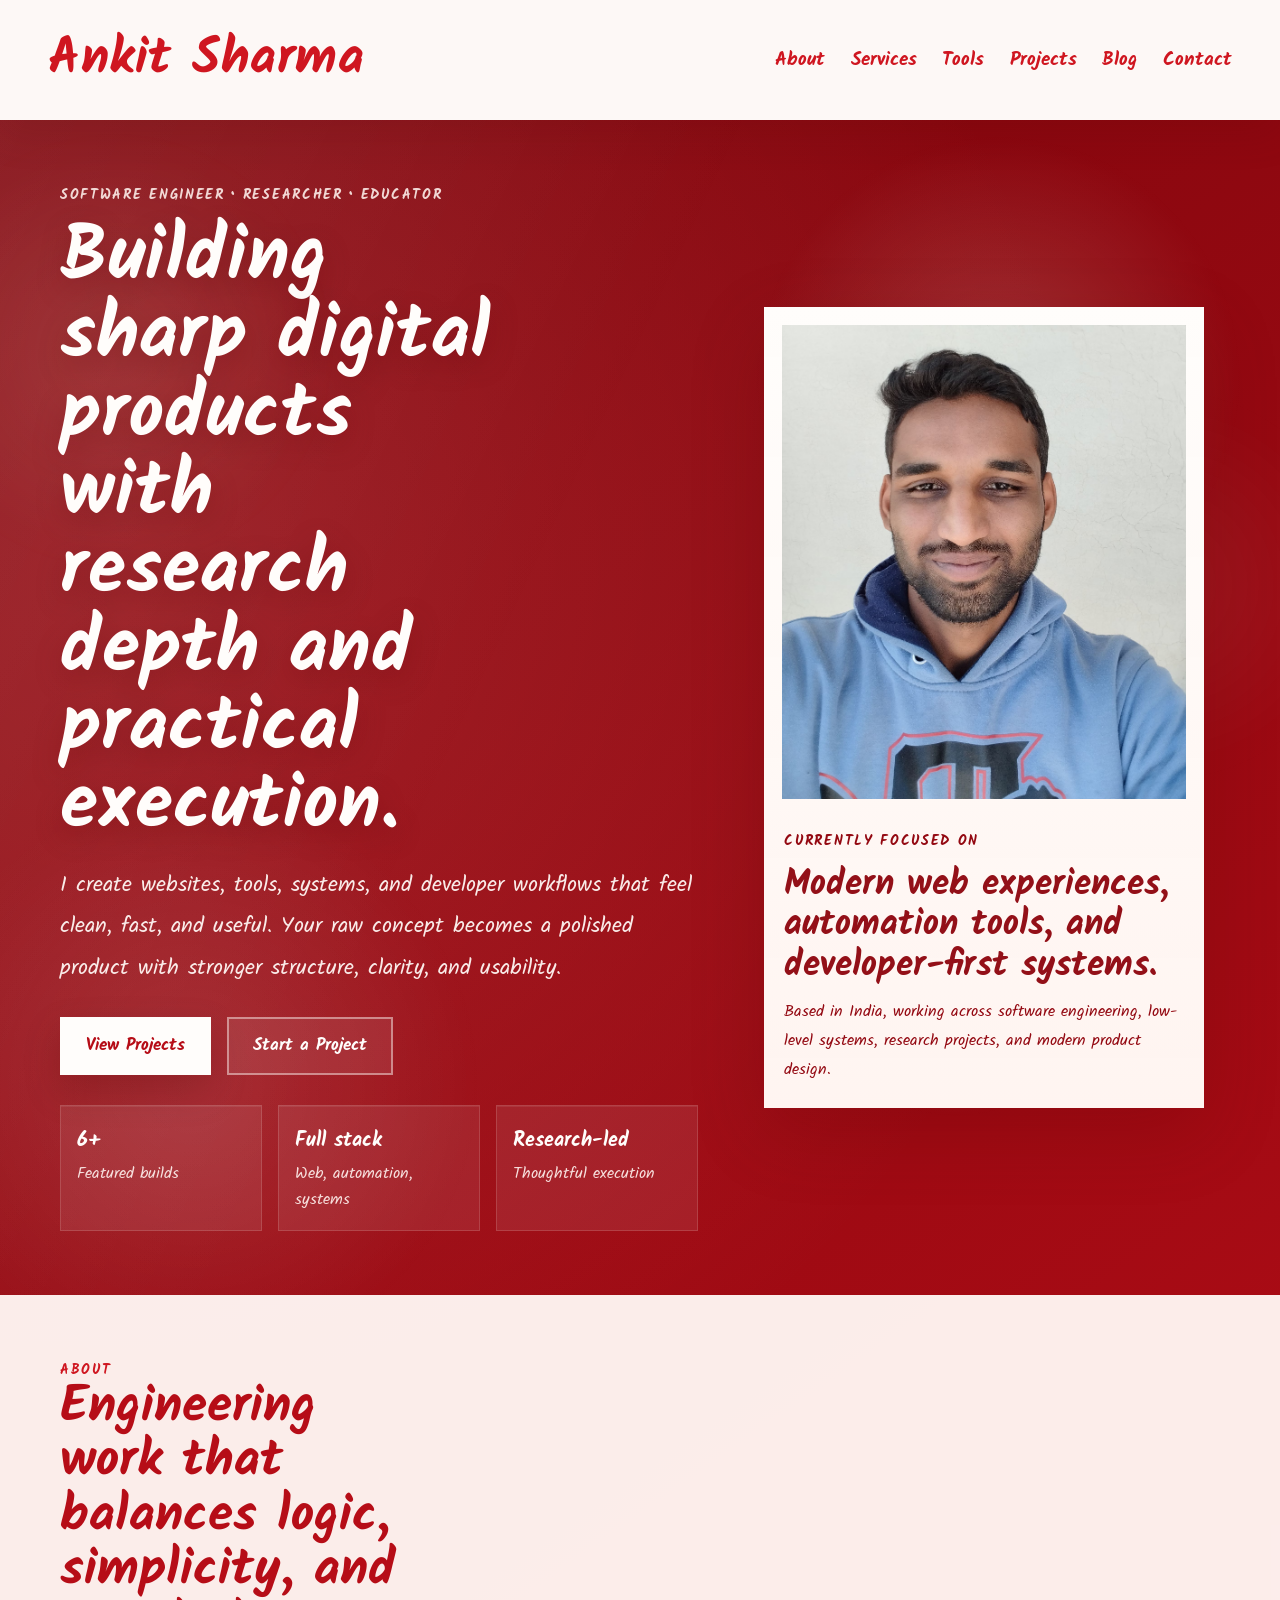
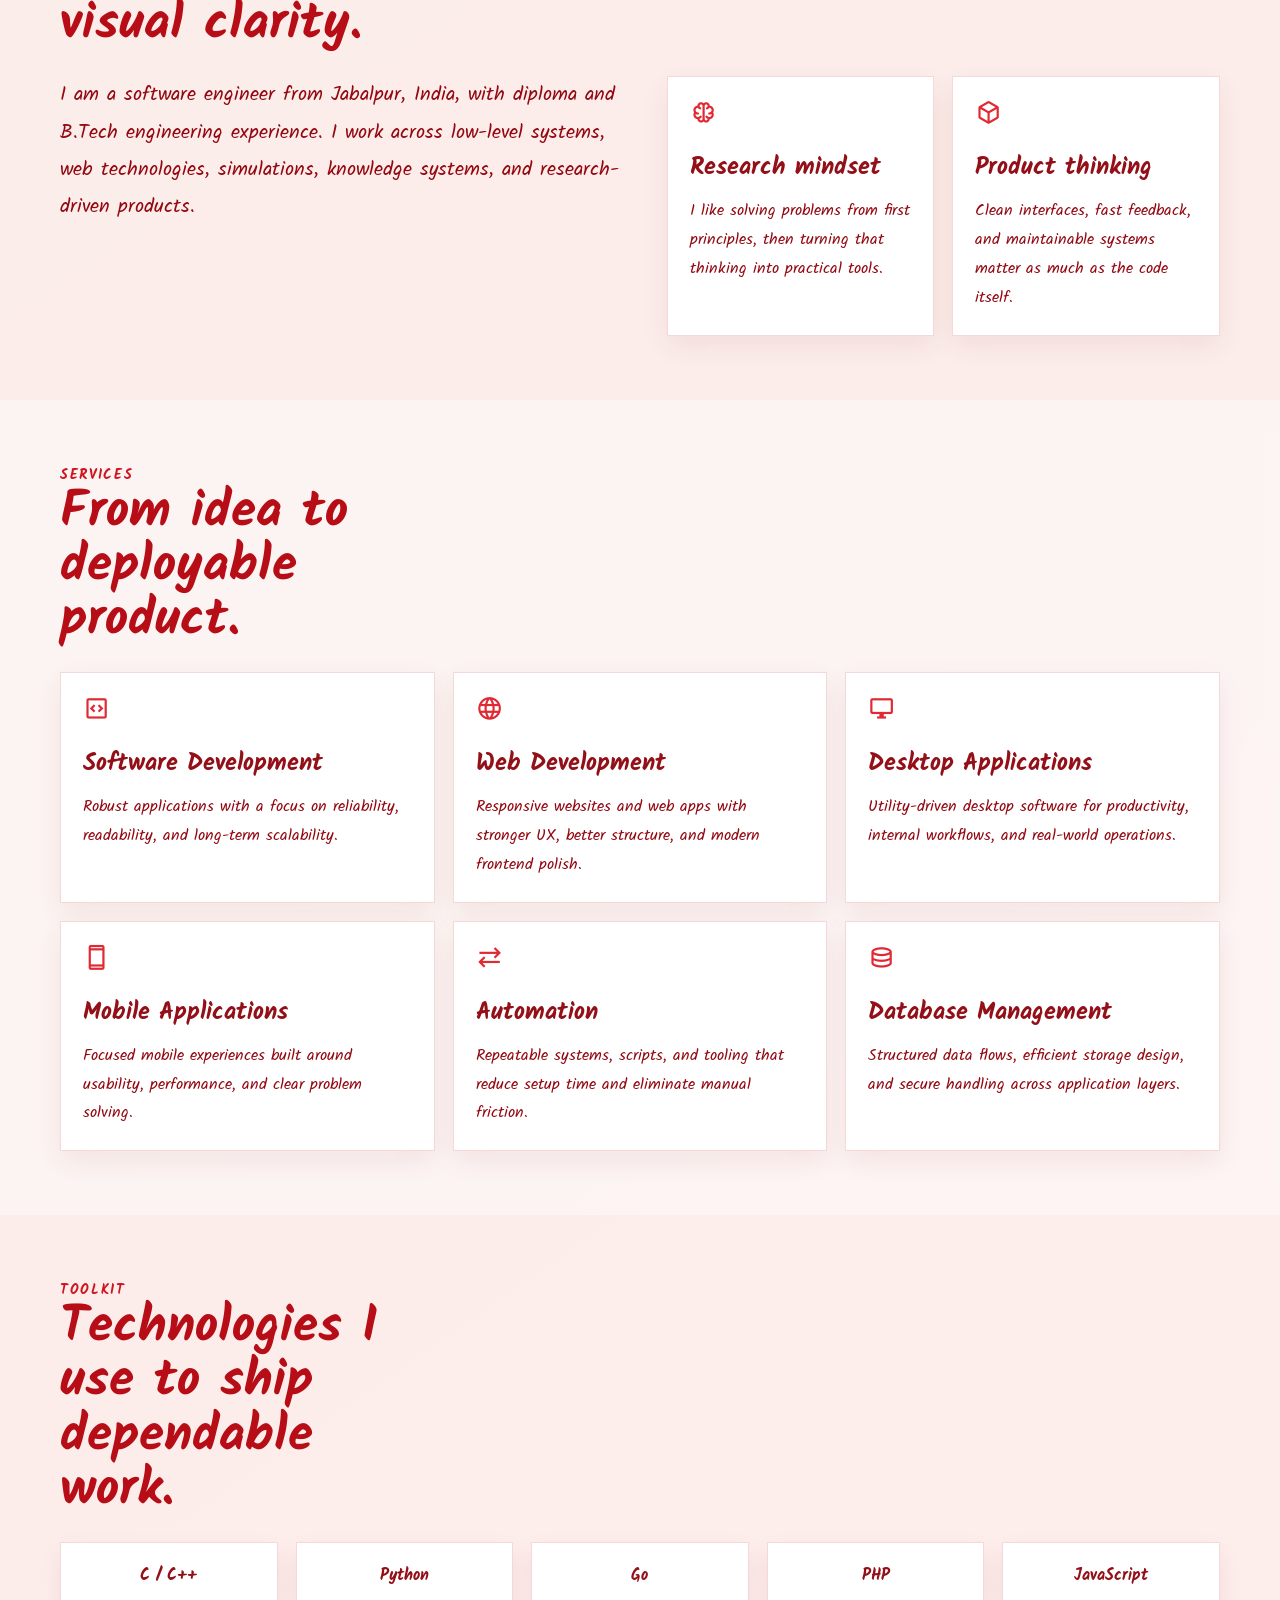
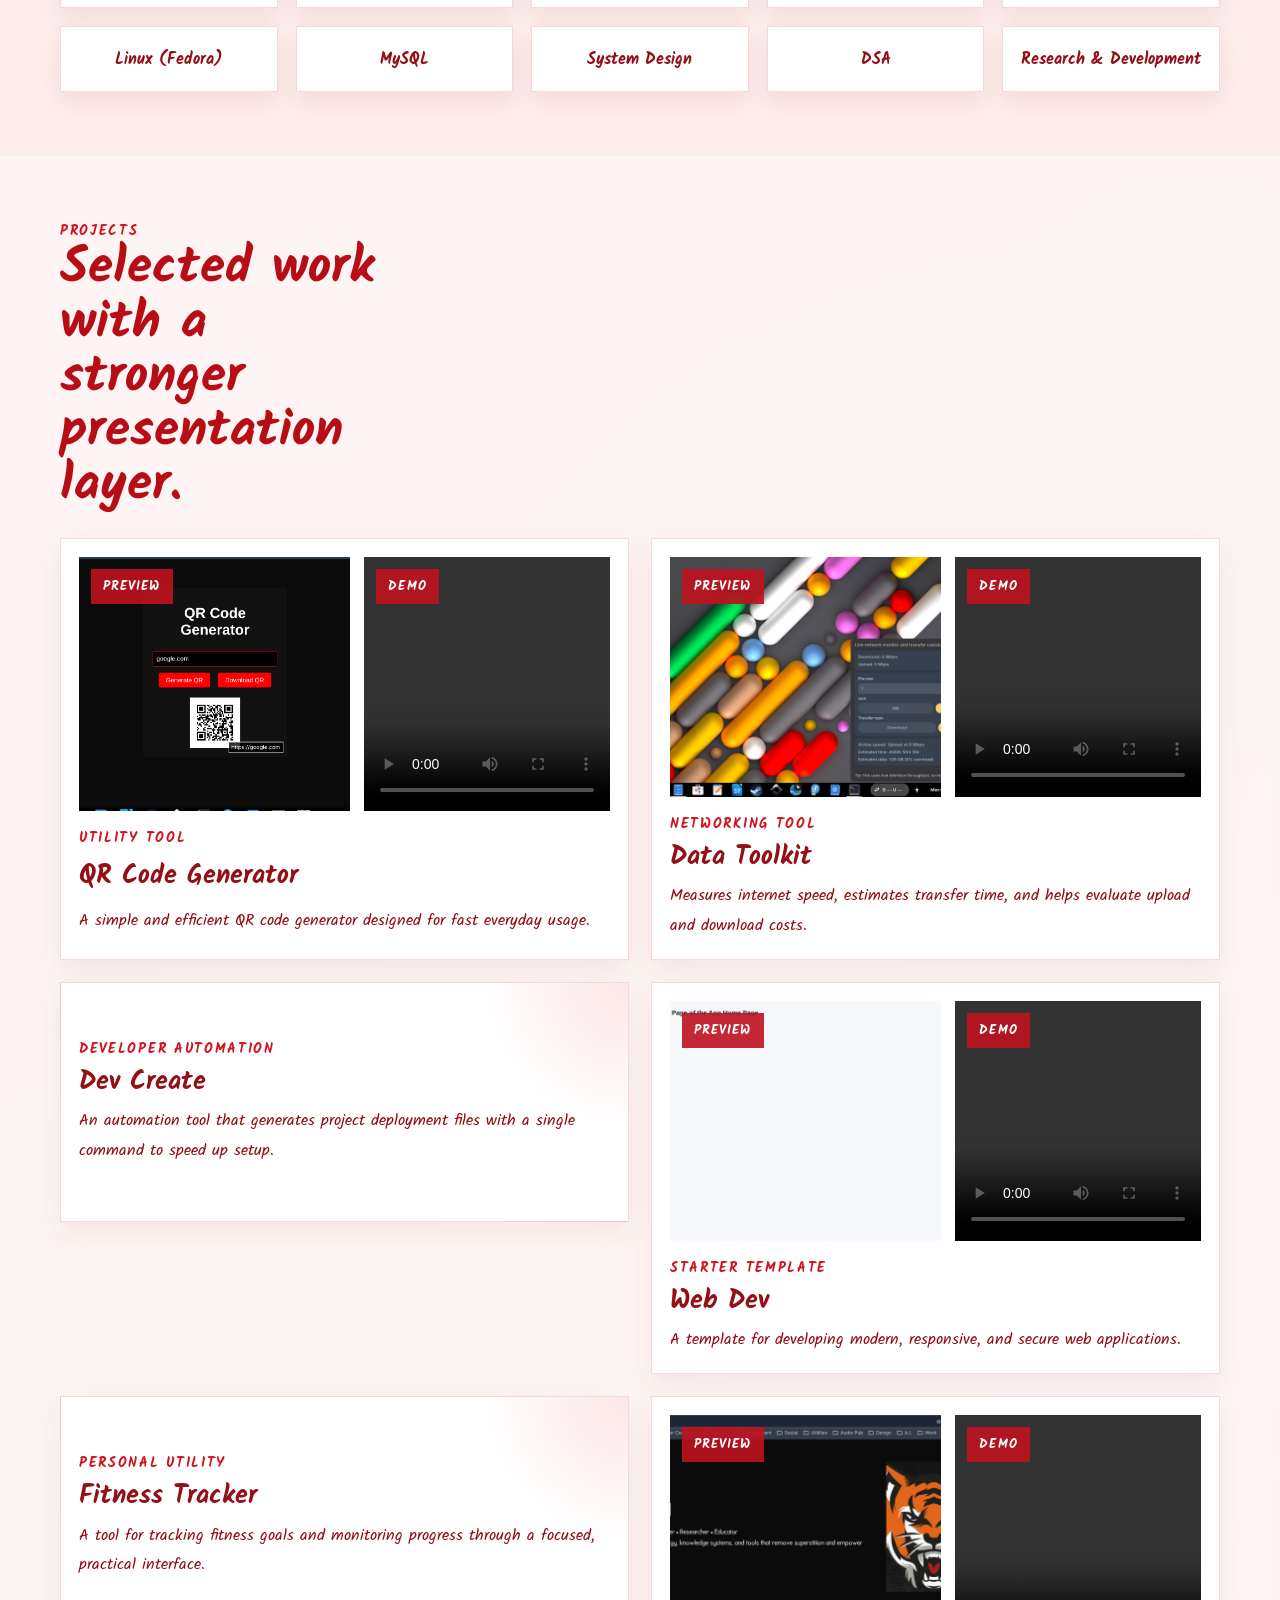
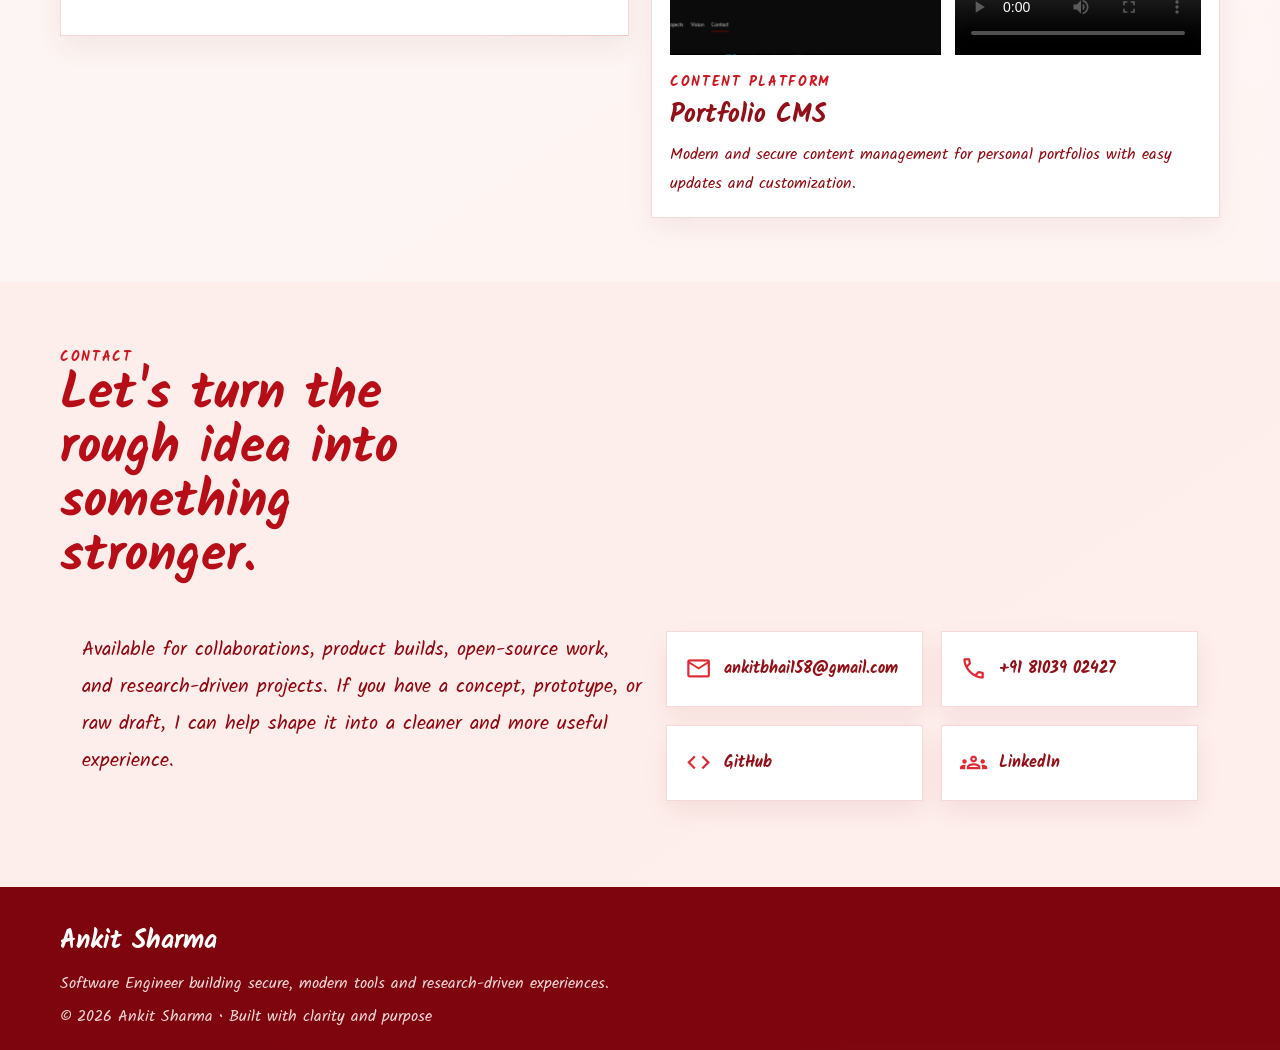
==== commit 9e9c640d: "Add: Blog posts and sitemap updates" ====
--- a/index.html
+++ b/index.html
@@ -26,6 +26,7 @@
         <a href="#services">Services</a>
         <a href="#tools">Tools</a>
         <a href="#projects">Projects</a>
+        <a href="blogs.html">Blog</a>
         <a href="#contact">Contact</a>
       </nav>
     </header>
--- a/style.css
+++ b/style.css
@@ -145,9 +145,15 @@
 }
 
 .site-nav a:hover::after,
-.site-nav a:focus-visible::after {
+.site-nav a:focus-visible::after,
+.site-nav a[aria-current="page"]::after {
   transform: scaleX(1);
 }
+
+.site-nav a[aria-current="page"] {
+  color: var(--red-800);
+}
+
 
 main {
   padding-top: var(--header-height);
@@ -210,7 +216,9 @@
 }
 
 .hero h1,
+.blog-hero h1,
 .section-heading h2,
+.blog-card h2,
 .portrait-content h2,
 .project-body h3,
 .tile h3,
@@ -361,6 +369,36 @@
   padding: clamp(34px, 5vw, 64px) clamp(16px, 5vw, 60px);
 }
 
+.blog-hero {
+  padding: clamp(46px, 8vw, 92px) clamp(16px, 5vw, 60px);
+  background:
+    linear-gradient(115deg, rgba(255, 255, 255, 0.08), transparent 46%),
+    radial-gradient(circle at 84% 18%, rgba(255, 236, 220, 0.2), transparent 18%);
+}
+
+.blog-hero .section-heading {
+  margin-bottom: 0;
+}
+
+.blog-hero h1 {
+  max-width: 13ch;
+  margin: 12px 0 0;
+  color: var(--white);
+  font-size: clamp(2.55rem, 5.8vw, 5.2rem);
+  line-height: 1.04;
+  text-shadow: 0 10px 28px rgba(96, 2, 10, 0.26);
+  animation: riseIn 1s ease 0.1s both;
+}
+
+.blog-intro {
+  max-width: 760px;
+  margin: 20px 0 0;
+  color: rgba(255, 248, 244, 0.94);
+  font-size: clamp(1.05rem, 2vw, 1.35rem);
+  line-height: 1.85;
+  animation: riseIn 1s ease 0.25s both;
+}
+
 .content-section:nth-of-type(odd) {
   background: rgba(255, 254, 252, 0.96);
 }
@@ -383,7 +421,8 @@
 
 .about-grid,
 .contact-panel,
-.projects {
+.projects,
+.blog-list {
   max-width: var(--max-content);
   margin: 0 auto;
 }
@@ -419,6 +458,7 @@
 .info-panel,
 .tile,
 .project-card,
+.blog-card,
 .contact-links a,
 .chip {
   background: rgba(255, 255, 255, 0.98);
@@ -443,6 +483,7 @@
 .tile:hover,
 .project-card:hover,
 .contact-links a:hover,
+.blog-card:hover,
 .chip:hover {
   transform: translateY(-6px);
   box-shadow: 0 20px 36px rgba(116, 10, 18, 0.12);
@@ -566,6 +607,55 @@
   line-height: 1.85;
 }
 
+.blog-list {
+  display: grid;
+  grid-template-columns: repeat(3, minmax(0, 1fr));
+  gap: 22px;
+}
+
+.blog-card {
+  display: grid;
+  align-content: start;
+  gap: 14px;
+  min-height: 100%;
+  padding: 24px;
+}
+
+.blog-meta {
+  display: flex;
+  align-items: center;
+  gap: 12px;
+}
+
+.blog-card h2 {
+  color: var(--red-700);
+  font-size: clamp(1.55rem, 2.4vw, 2.2rem);
+  line-height: 1.18;
+}
+
+.blog-card p {
+  margin: 0;
+}
+
+.blog-card > p {
+  color: var(--red-800);
+  line-height: 1.85;
+}
+
+.text-link {
+  align-self: end;
+  color: var(--red-600);
+  font-weight: 700;
+  text-decoration: none;
+}
+
+.text-link:hover,
+.text-link:focus-visible {
+  color: var(--red-800);
+  text-decoration: underline;
+}
+
+
 .contact-panel {
   padding: 22px;
 }
@@ -620,6 +710,45 @@
   line-height: 1.7;
 }
 
+.blog-article {
+  max-width: 920px;
+  margin: 0 auto;
+  padding: clamp(44px, 7vw, 84px) clamp(16px, 5vw, 60px);
+}
+
+.blog-article h1 {
+  margin: 12px 0 0;
+  color: var(--white);
+  font-size: clamp(2.4rem, 5vw, 4.8rem);
+  line-height: 1.06;
+  text-shadow: 0 10px 28px rgba(96, 2, 10, 0.26);
+}
+
+.back-link {
+  display: inline-block;
+  margin-bottom: 22px;
+  color: var(--white);
+}
+
+.blog-article-body {
+  display: grid;
+  gap: 18px;
+  margin-top: 28px;
+  padding: clamp(22px, 4vw, 34px);
+  background: rgba(255, 255, 255, 0.98);
+  color: var(--red-800);
+  border: 1px solid var(--line);
+  box-shadow: 0 18px 46px rgba(84, 0, 6, 0.18);
+}
+
+.blog-article-body p {
+  margin: 0;
+  font-size: clamp(1.05rem, 2vw, 1.24rem);
+  line-height: 1.9;
+}
+
+
+
 .footer-bottom {
   margin-top: 6px;
 }
@@ -709,6 +838,7 @@
   .hero-metrics,
   .tile-grid,
   .projects,
+  .blog-list,
   .chip-grid,
   .contact-links,
   .about-panels,
@@ -752,6 +882,7 @@
   .about-panels,
   .tile-grid,
   .chip-grid,
+  .blog-list,
   .projects,
   .project-media,
   .contact-links {
@@ -801,9 +932,11 @@
     font-size: 2.25rem;
   }
 
+  .blog-intro,
   .hero-summary,
   .lead-text,
   .contact-copy p,
+  .blog-card > p,
   .project-body p:last-child,
   .info-panel p,
   .tile p,
